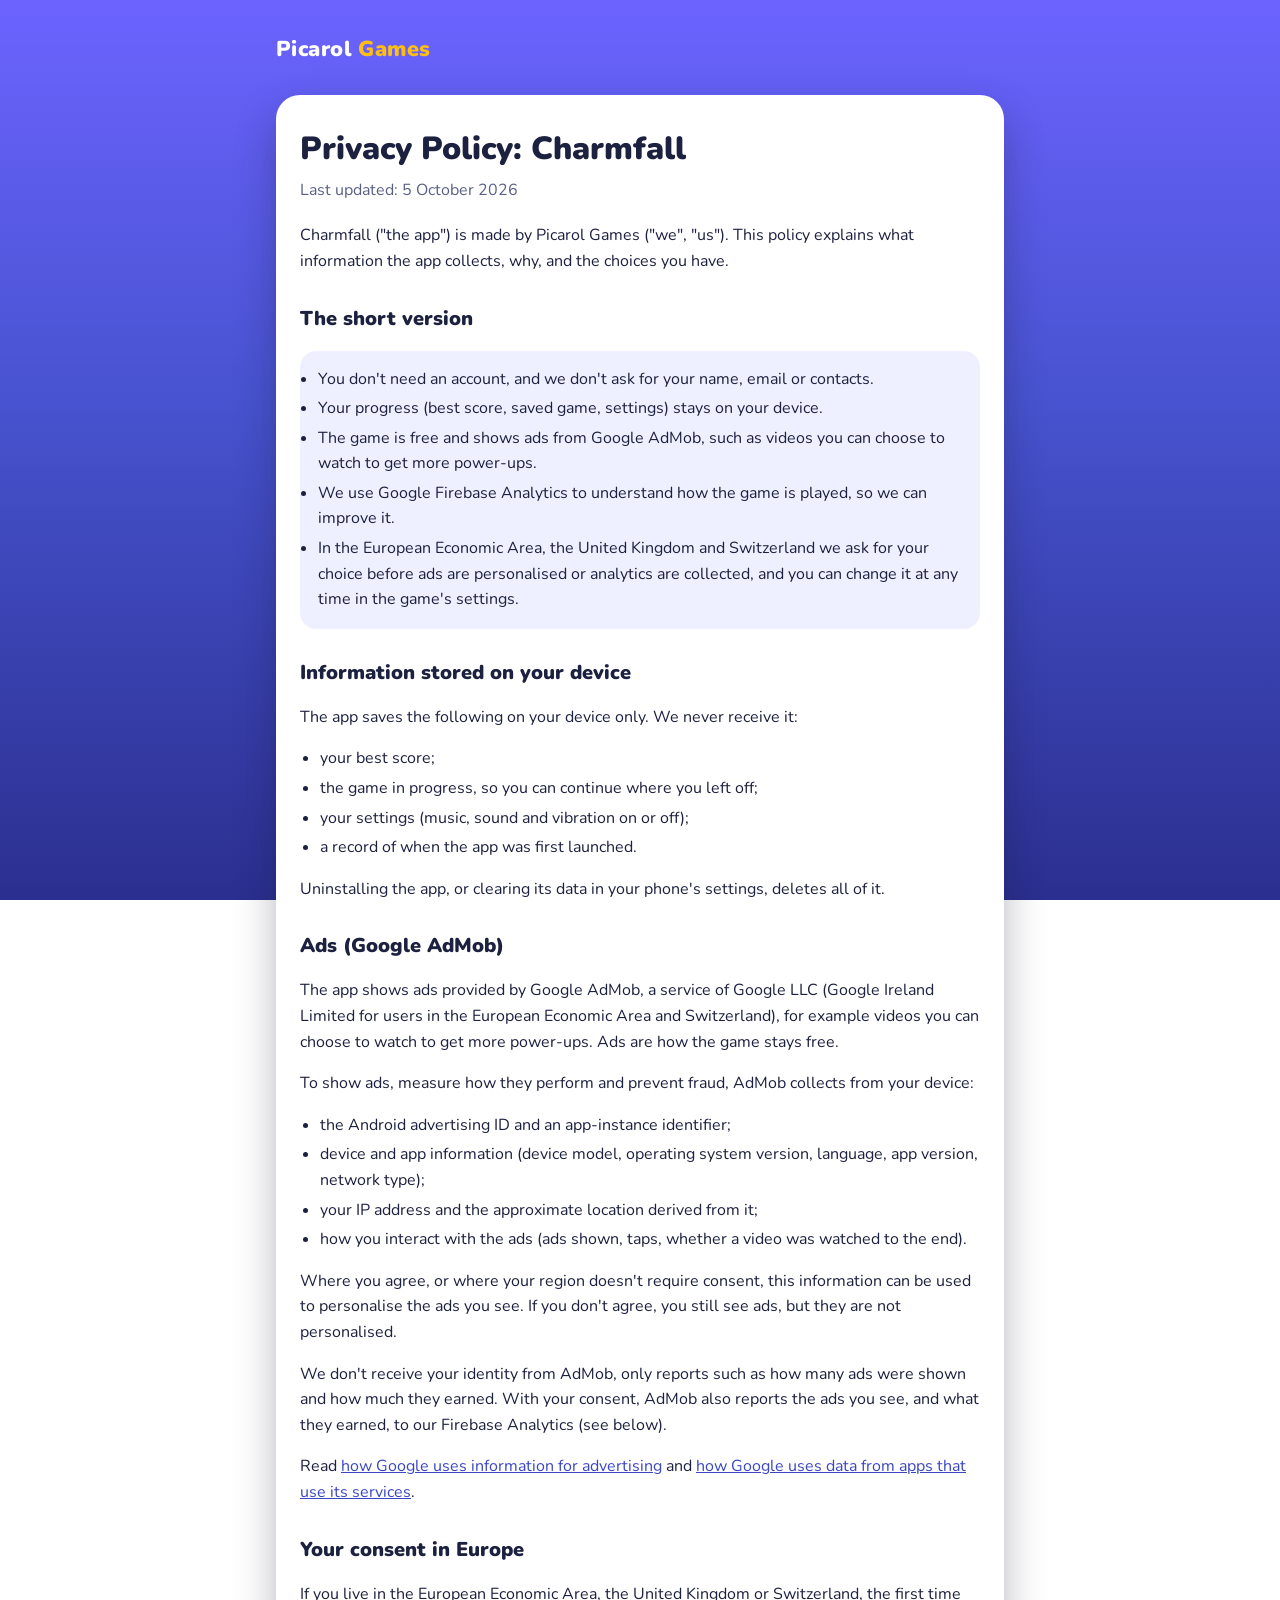
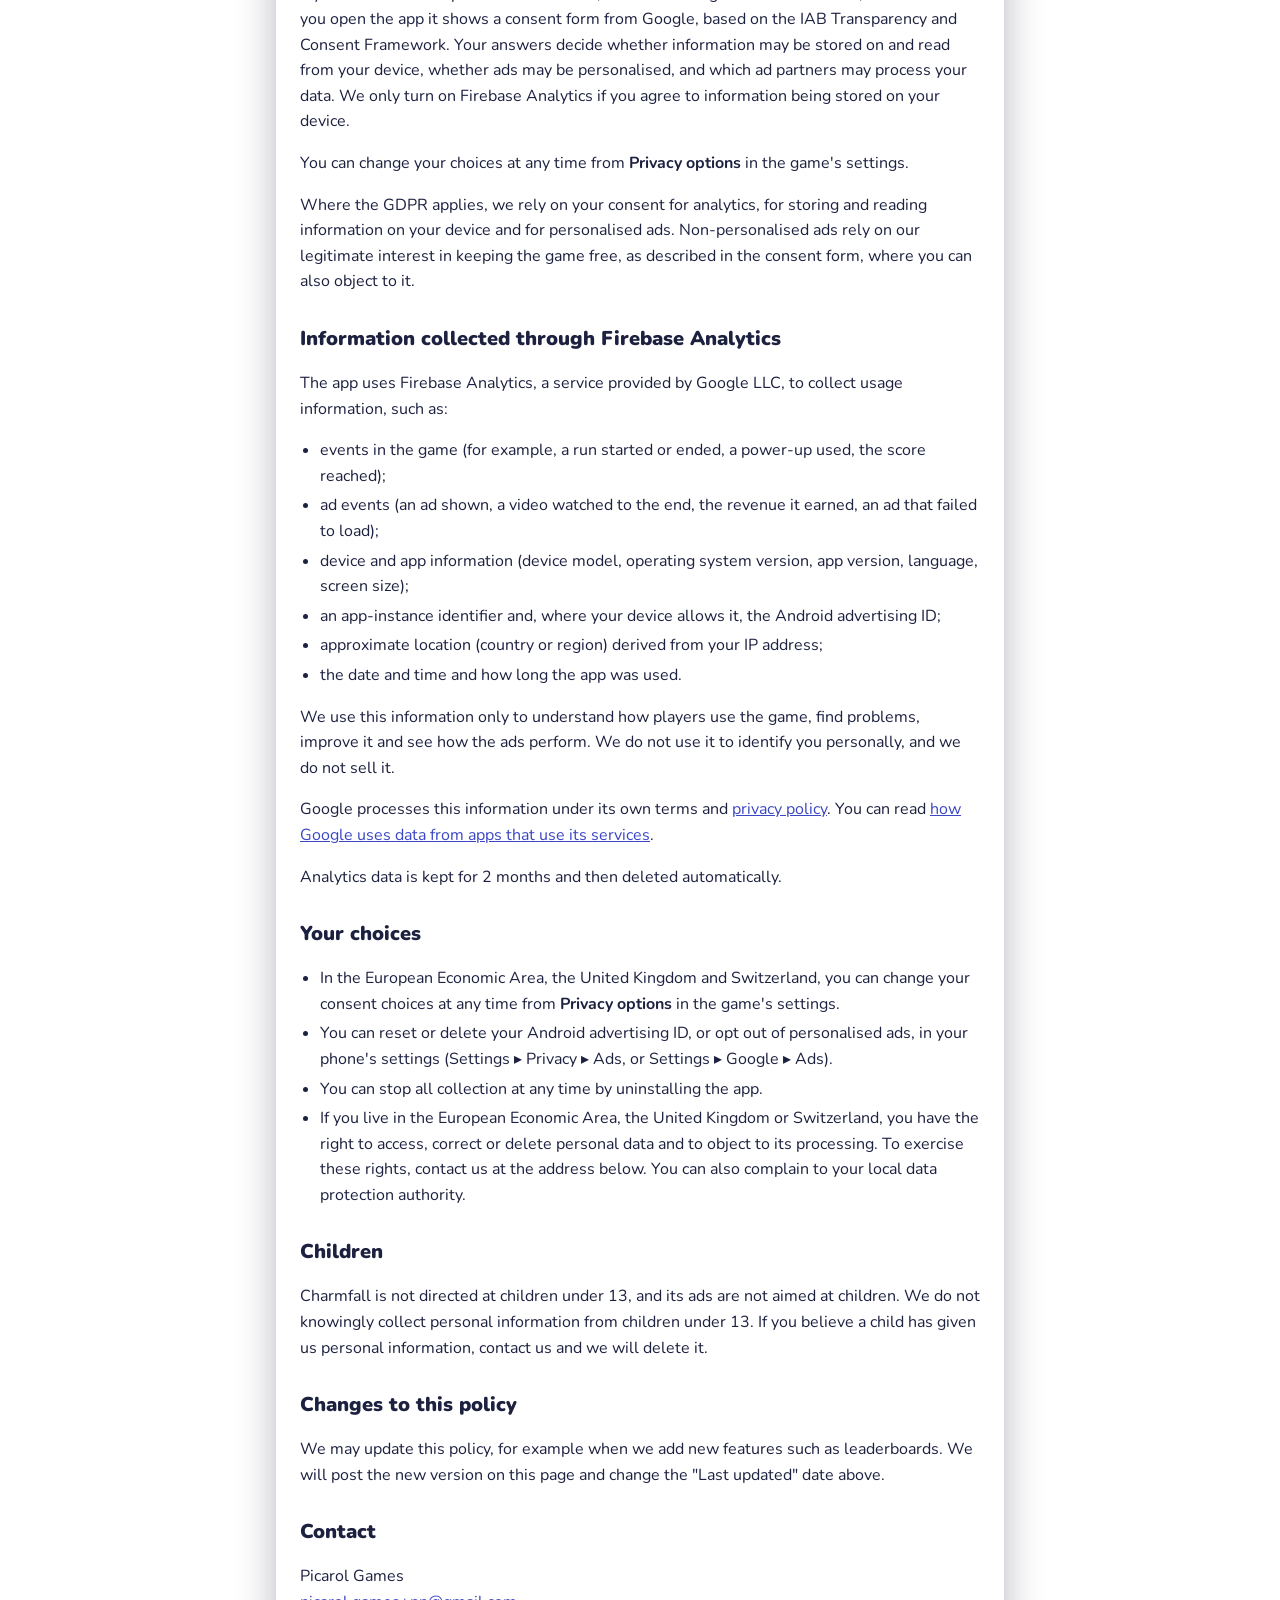
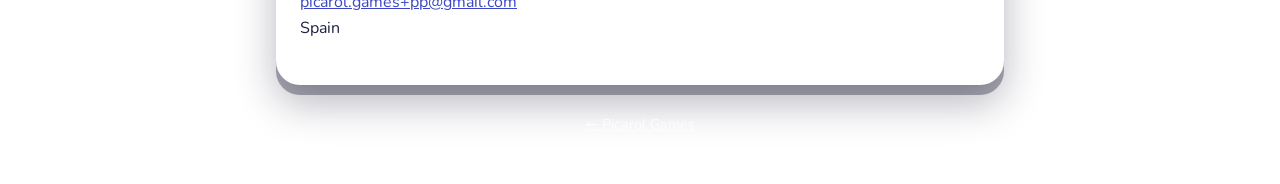
==== charmfall/privacy/index.html @ 5f687afd "Charmfall privacy policy: add AdMob ads and the consent form Co-Authored-By: Claude Opus 5.5 <norepl" ====
<!doctype html>
<html lang="en">
<head>
  <meta charset="utf-8">
  <meta name="viewport" content="width=device-width, initial-scale=1">
  <title>Charmfall Privacy Policy</title>
  <meta name="description" content="How Charmfall by Picarol Games handles your information.">
  <link rel="icon" href="../../assets/charmfall-icon.png">
  <link rel="preconnect" href="https://fonts.googleapis.com">
  <link rel="preconnect" href="https://fonts.gstatic.com" crossorigin>
  <link href="https://fonts.googleapis.com/css2?family=Nunito:wght@400;800;900&display=swap" rel="stylesheet">
  <link rel="stylesheet" href="../../assets/style.css">
</head>
<body>
  <div class="wrap">
    <header class="studio">
      <a class="name" href="../../">Picarol <span>Games</span></a>
    </header>

    <article class="card policy">
      <h1>Privacy Policy: Charmfall</h1>
      <p class="updated">Last updated: 5 October 2026</p>

      <p>Charmfall ("the app") is made by Picarol Games ("we", "us"). This policy explains what
      information the app collects, why, and the choices you have.</p>

      <h2>The short version</h2>
      <ul class="tldr">
        <li>You don't need an account, and we don't ask for your name, email or contacts.</li>
        <li>Your progress (best score, saved game, settings) stays on your device.</li>
        <li>The game is free and shows ads from Google AdMob, such as videos you can choose to watch to get
        more power-ups.</li>
        <li>We use Google Firebase Analytics to understand how the game is played, so we can improve it.</li>
        <li>In the European Economic Area, the United Kingdom and Switzerland we ask for your choice before
        ads are personalised or analytics are collected, and you can change it at any time in the game's
        settings.</li>
      </ul>

      <h2>Information stored on your device</h2>
      <p>The app saves the following on your device only. We never receive it:</p>
      <ul>
        <li>your best score;</li>
        <li>the game in progress, so you can continue where you left off;</li>
        <li>your settings (music, sound and vibration on or off);</li>
        <li>a record of when the app was first launched.</li>
      </ul>
      <p>Uninstalling the app, or clearing its data in your phone's settings, deletes all of it.</p>

      <h2>Ads (Google AdMob)</h2>
      <p>The app shows ads provided by Google AdMob, a service of Google LLC (Google Ireland Limited for
      users in the European Economic Area and Switzerland), for example videos you can choose to watch to
      get more power-ups. Ads are how the game stays free.</p>
      <p>To show ads, measure how they perform and prevent fraud, AdMob collects from your device:</p>
      <ul>
        <li>the Android advertising ID and an app-instance identifier;</li>
        <li>device and app information (device model, operating system version, language, app version, network type);</li>
        <li>your IP address and the approximate location derived from it;</li>
        <li>how you interact with the ads (ads shown, taps, whether a video was watched to the end).</li>
      </ul>
      <p>Where you agree, or where your region doesn't require consent, this information can be used to
      personalise the ads you see. If you don't agree, you still see ads, but they are not personalised.</p>
      <p>We don't receive your identity from AdMob, only reports such as how many ads were shown and how
      much they earned. With your consent, AdMob also reports the ads you see, and what they earned, to our
      Firebase Analytics (see below).</p>
      <p>Read <a href="https://policies.google.com/technologies/ads">how Google uses information for
      advertising</a> and <a href="https://policies.google.com/technologies/partner-sites">how Google uses
      data from apps that use its services</a>.</p>

      <h2>Your consent in Europe</h2>
      <p>If you live in the European Economic Area, the United Kingdom or Switzerland, the first time you
      open the app it shows a consent form from Google, based on the IAB Transparency and Consent
      Framework. Your answers decide whether information may be stored on and read from your device,
      whether ads may be personalised, and which ad partners may process your data. We only turn on Firebase
      Analytics if you agree to information being stored on your device.</p>
      <p>You can change your choices at any time from <strong>Privacy options</strong> in the game's
      settings.</p>
      <p>Where the GDPR applies, we rely on your consent for analytics, for storing and reading information
      on your device and for personalised ads. Non-personalised ads rely on our legitimate interest in
      keeping the game free, as described in the consent form, where you can also object to it.</p>

      <h2>Information collected through Firebase Analytics</h2>
      <p>The app uses Firebase Analytics, a service provided by Google LLC, to collect usage information,
      such as:</p>
      <ul>
        <li>events in the game (for example, a run started or ended, a power-up used, the score reached);</li>
        <li>ad events (an ad shown, a video watched to the end, the revenue it earned, an ad that failed to load);</li>
        <li>device and app information (device model, operating system version, app version, language, screen size);</li>
        <li>an app-instance identifier and, where your device allows it, the Android advertising ID;</li>
        <li>approximate location (country or region) derived from your IP address;</li>
        <li>the date and time and how long the app was used.</li>
      </ul>
      <p>We use this information only to understand how players use the game, find problems, improve it
      and see how the ads perform. We do not use it to identify you personally, and we do not sell it.</p>
      <p>Google processes this information under its own terms and
      <a href="https://policies.google.com/privacy">privacy policy</a>. You can read
      <a href="https://policies.google.com/technologies/partner-sites">how Google uses data from apps that use its services</a>.</p>
      <p>Analytics data is kept for 2 months and then deleted automatically.</p>

      <h2>Your choices</h2>
      <ul>
        <li>In the European Economic Area, the United Kingdom and Switzerland, you can change your consent
        choices at any time from <strong>Privacy options</strong> in the game's settings.</li>
        <li>You can reset or delete your Android advertising ID, or opt out of personalised ads, in your
        phone's settings (Settings ▸ Privacy ▸ Ads, or Settings ▸ Google ▸ Ads).</li>
        <li>You can stop all collection at any time by uninstalling the app.</li>
        <li>If you live in the European Economic Area, the United Kingdom or Switzerland, you have the right
        to access, correct or delete personal data and to object to its processing. To exercise these
        rights, contact us at the address below. You can also complain to your local data protection
        authority.</li>
      </ul>

      <h2>Children</h2>
      <p>Charmfall is not directed at children under 13, and its ads are not aimed at children. We do not
      knowingly collect personal information from children under 13. If you believe a child has given us
      personal information, contact us and we will delete it.</p>

      <h2>Changes to this policy</h2>
      <p>We may update this policy, for example when we add new features such as leaderboards. We will post the new
      version on this page and change the "Last updated" date above.</p>

      <h2>Contact</h2>
      <p>Picarol Games<br><a href="mailto:picarol.games+pp@gmail.com">picarol.games+pp@gmail.com</a><br>Spain</p>
    </article>

    <footer><a href="../../">← Picarol Games</a></footer>
  </div>
</body>
</html>
---- assets/style.css ----
:root {
  --bg: #4753cf;
  --bg-deep: #2b2f8f;
  --navy: #13152d;
  --card: #ffffff;
  --text: #1d2140;
  --muted: #5a5f86;
  --accent: #ffbe14;
  --link: #3a46c4;
}

* { box-sizing: border-box; }

html { -webkit-text-size-adjust: 100%; }

body {
  margin: 0;
  min-height: 100vh;
  font-family: "Nunito", system-ui, -apple-system, "Segoe UI", Roboto, sans-serif;
  color: var(--text);
  background: linear-gradient(180deg, #6c63ff 0%, var(--bg) 45%, var(--bg-deep) 100%) fixed;
  line-height: 1.6;
}

a { color: var(--link); }

.wrap { max-width: 760px; margin: 0 auto; padding: 32px 16px 48px; }

.studio {
  display: flex; align-items: center; justify-content: space-between; gap: 12px;
  color: #fff; margin-bottom: 28px;
}
.studio a { color: #fff; text-decoration: none; }
.studio .name { font-weight: 900; font-size: 1.35rem; letter-spacing: 0.02em; }
.studio .name span { color: var(--accent); }

.card {
  background: var(--card);
  border-radius: 24px;
  padding: 28px 24px;
  box-shadow: 0 10px 0 rgba(19, 21, 45, 0.35), 0 18px 40px rgba(19, 21, 45, 0.3);
}

.hero { color: #fff; text-align: center; margin: 8px 0 32px; }
.hero h1 { font-size: 2.4rem; font-weight: 900; margin: 0 0 8px; }
.hero p { margin: 0; opacity: 0.9; font-size: 1.1rem; }

.game { display: grid; grid-template-columns: 112px 1fr; gap: 20px; align-items: center; }
.game img.icon { width: 112px; height: 112px; border-radius: 24px; box-shadow: 0 6px 0 rgba(19, 21, 45, 0.25); }
.game h2 { margin: 0 0 4px; font-size: 1.6rem; font-weight: 900; }
.game p { margin: 0 0 10px; color: var(--muted); }
.banner { width: 100%; height: auto; border-radius: 16px; margin-bottom: 20px; display: block; }

.links { display: flex; flex-wrap: wrap; gap: 10px; }
.btn {
  display: inline-block; padding: 8px 16px; border-radius: 999px;
  background: var(--bg); color: #fff; font-weight: 800; text-decoration: none;
  box-shadow: 0 4px 0 var(--bg-deep);
}
.btn.soon { background: #c9cbe0; box-shadow: 0 4px 0 #a5a8c4; color: #fff; cursor: default; }

.policy h1 { font-size: 2rem; font-weight: 900; margin: 0 0 4px; }
.policy .updated { color: var(--muted); margin: 0 0 20px; }
.policy h2 { font-size: 1.25rem; font-weight: 900; margin: 28px 0 8px; }
.policy ul { padding-left: 1.25rem; }
.policy li { margin: 4px 0; }
.policy .tldr { background: #eef0ff; border-radius: 16px; padding: 12px 18px; }

footer { color: #fff; opacity: 0.8; text-align: center; font-size: 0.9rem; margin-top: 28px; }
footer a { color: #fff; }

@media (max-width: 520px) {
  .game { grid-template-columns: 1fr; text-align: center; }
  .game img.icon { margin: 0 auto; }
  .links { justify-content: center; }
  .hero h1 { font-size: 2rem; }
}
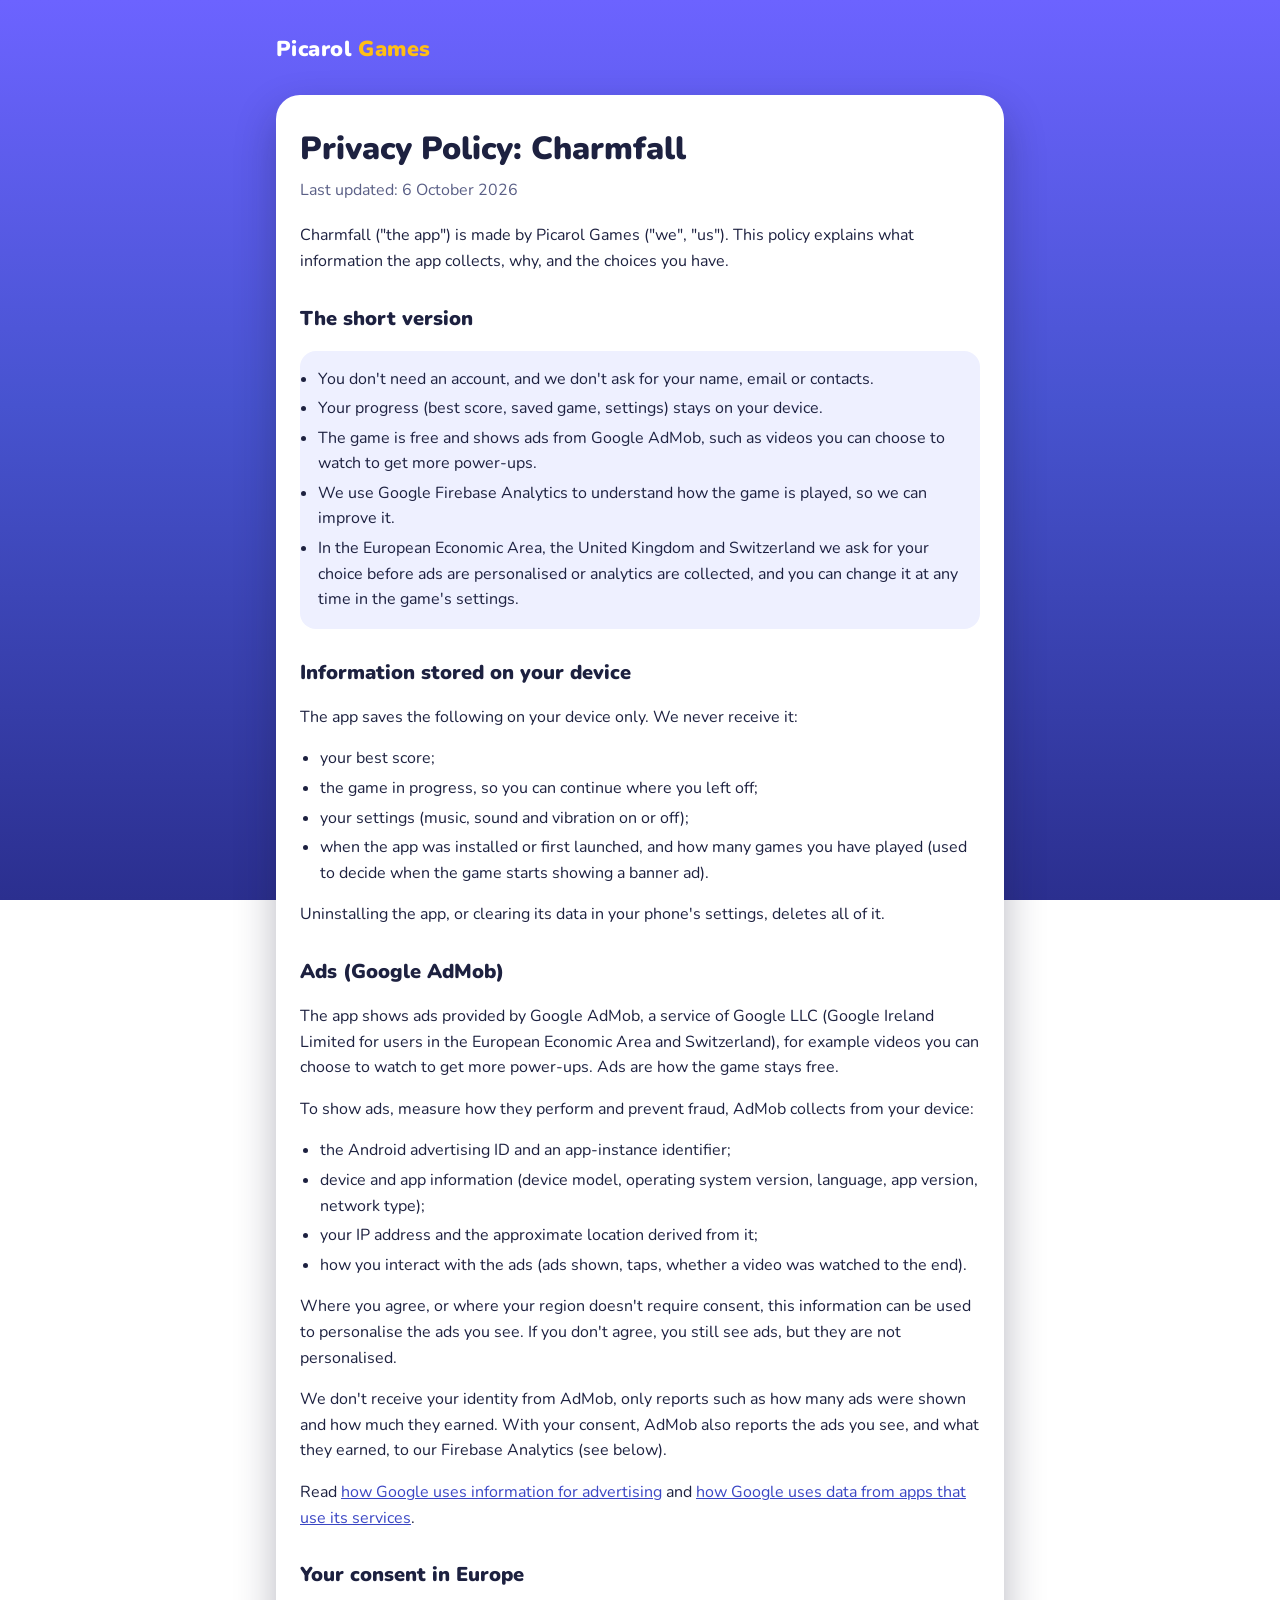
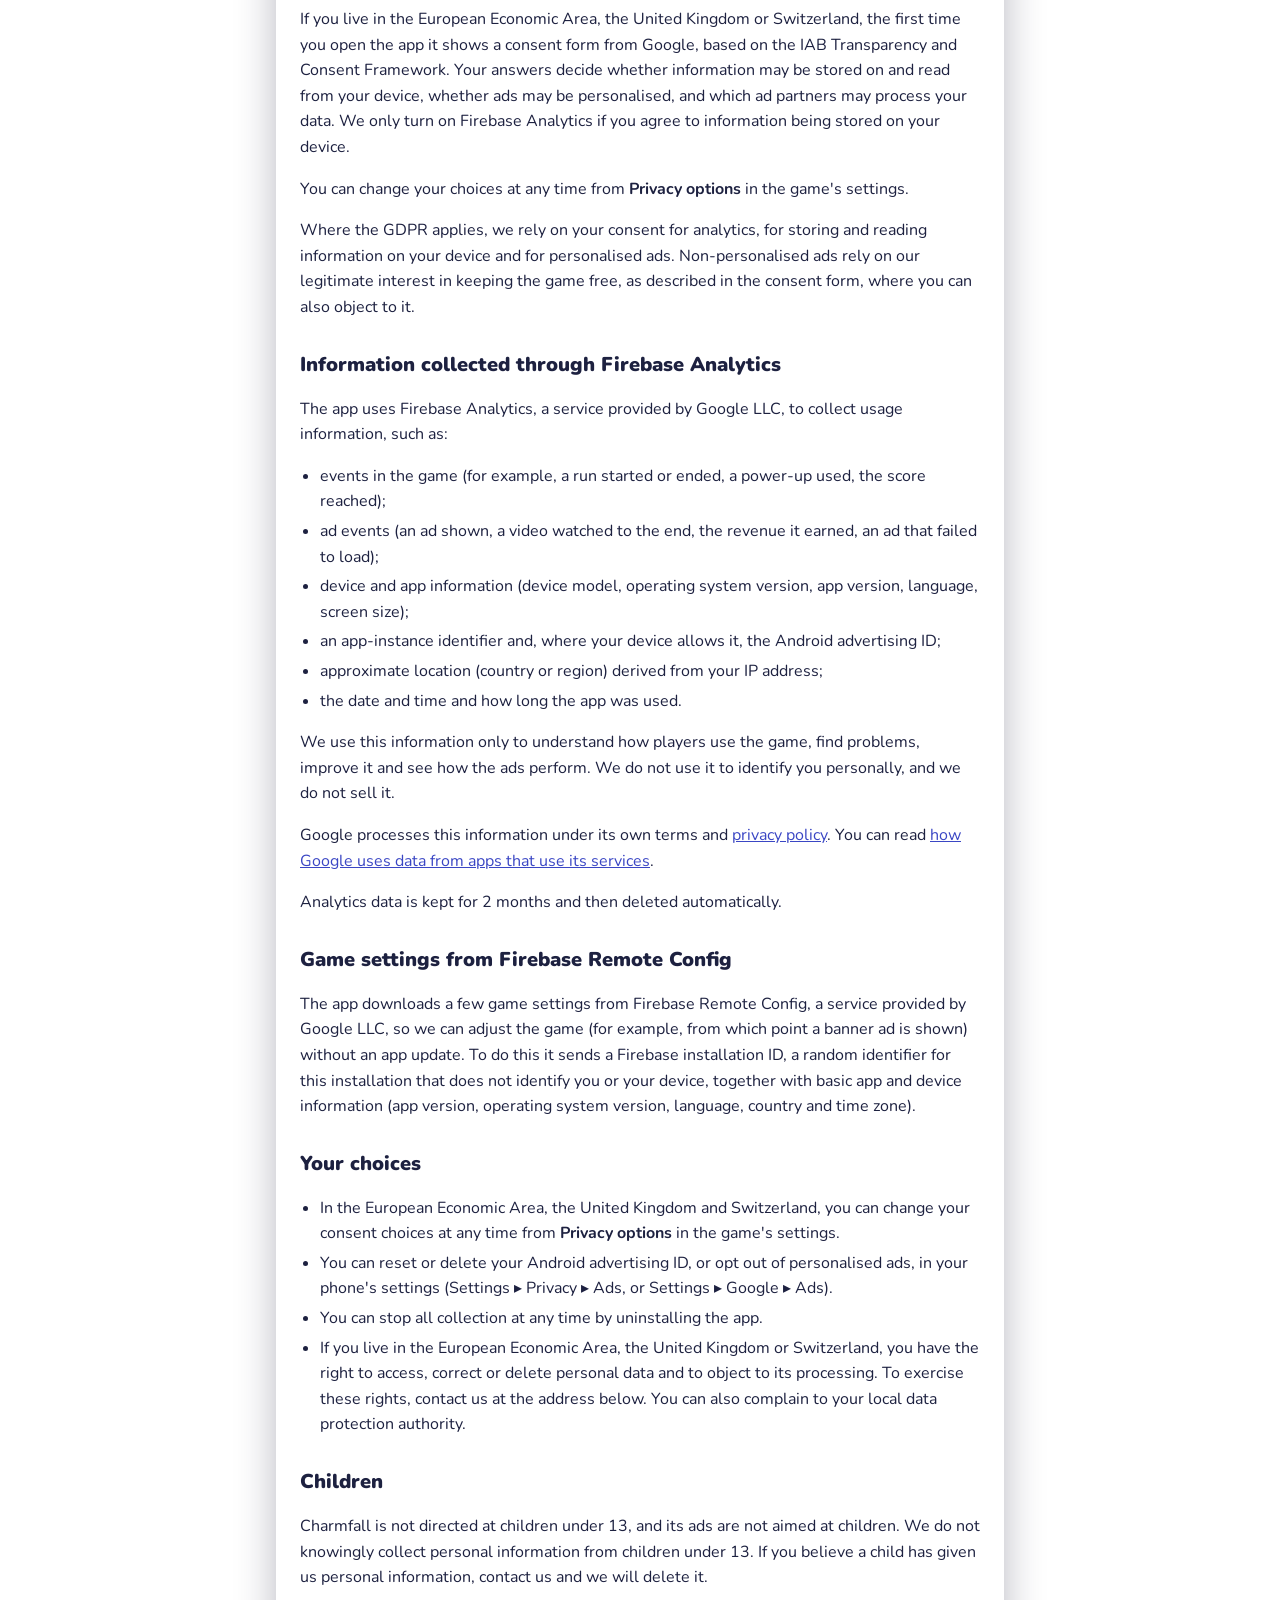
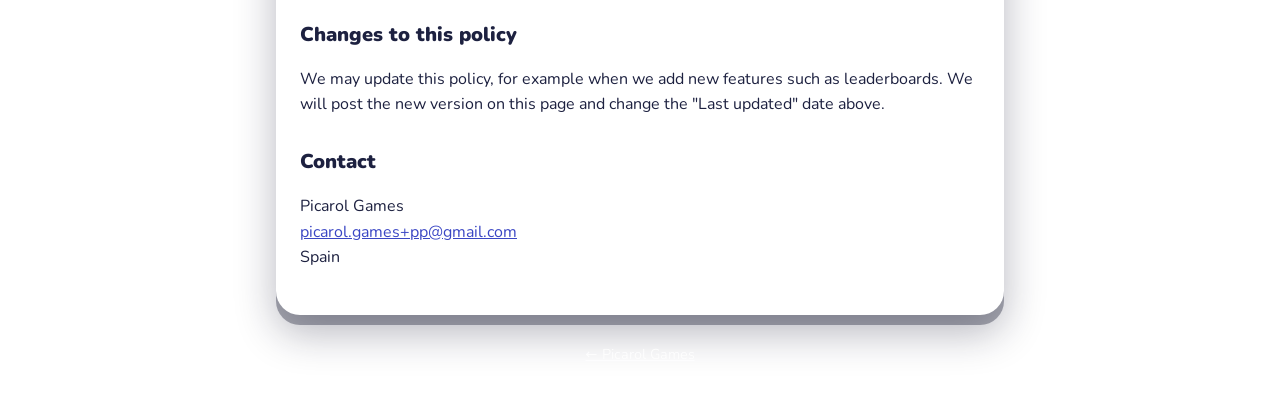
==== commit 9e9bb35f: "Charmfall privacy policy: Remote Config and the on-device install and games counters Co-Authored-By:" ====
--- a/charmfall/privacy/index.html
+++ b/charmfall/privacy/index.html
@@ -19,7 +19,7 @@
 
     <article class="card policy">
       <h1>Privacy Policy: Charmfall</h1>
-      <p class="updated">Last updated: 5 October 2026</p>
+      <p class="updated">Last updated: 6 October 2026</p>
 
       <p>Charmfall ("the app") is made by Picarol Games ("we", "us"). This policy explains what
       information the app collects, why, and the choices you have.</p>
@@ -42,7 +42,8 @@
         <li>your best score;</li>
         <li>the game in progress, so you can continue where you left off;</li>
         <li>your settings (music, sound and vibration on or off);</li>
-        <li>a record of when the app was first launched.</li>
+        <li>when the app was installed or first launched, and how many games you have played (used to decide
+        when the game starts showing a banner ad).</li>
       </ul>
       <p>Uninstalling the app, or clearing its data in your phone's settings, deletes all of it.</p>
 
@@ -96,6 +97,13 @@
       <a href="https://policies.google.com/technologies/partner-sites">how Google uses data from apps that use its services</a>.</p>
       <p>Analytics data is kept for 2 months and then deleted automatically.</p>
 
+      <h2>Game settings from Firebase Remote Config</h2>
+      <p>The app downloads a few game settings from Firebase Remote Config, a service provided by Google LLC,
+      so we can adjust the game (for example, from which point a banner ad is shown) without an app update. To do
+      this it sends a Firebase installation ID, a random identifier for this installation that does not identify
+      you or your device, together with basic app and device information (app version, operating system version,
+      language, country and time zone).</p>
+
       <h2>Your choices</h2>
       <ul>
         <li>In the European Economic Area, the United Kingdom and Switzerland, you can change your consent
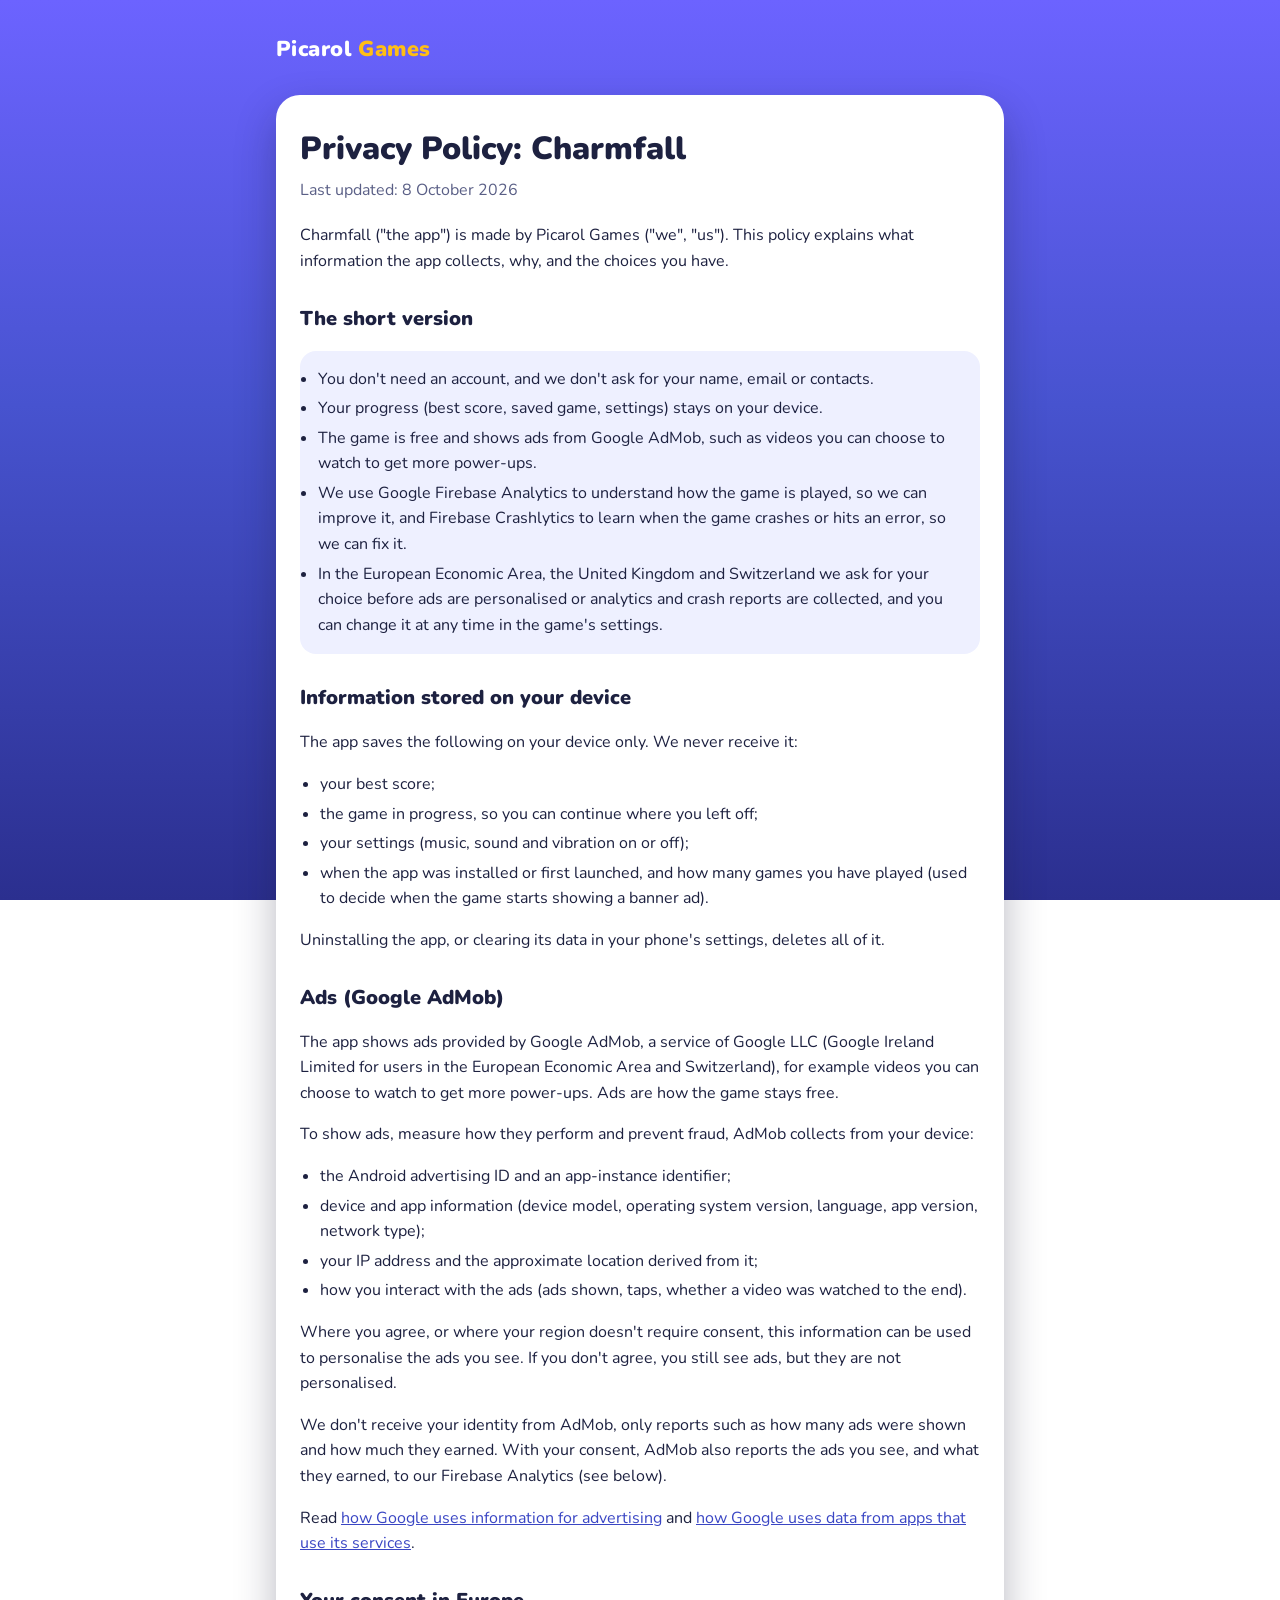
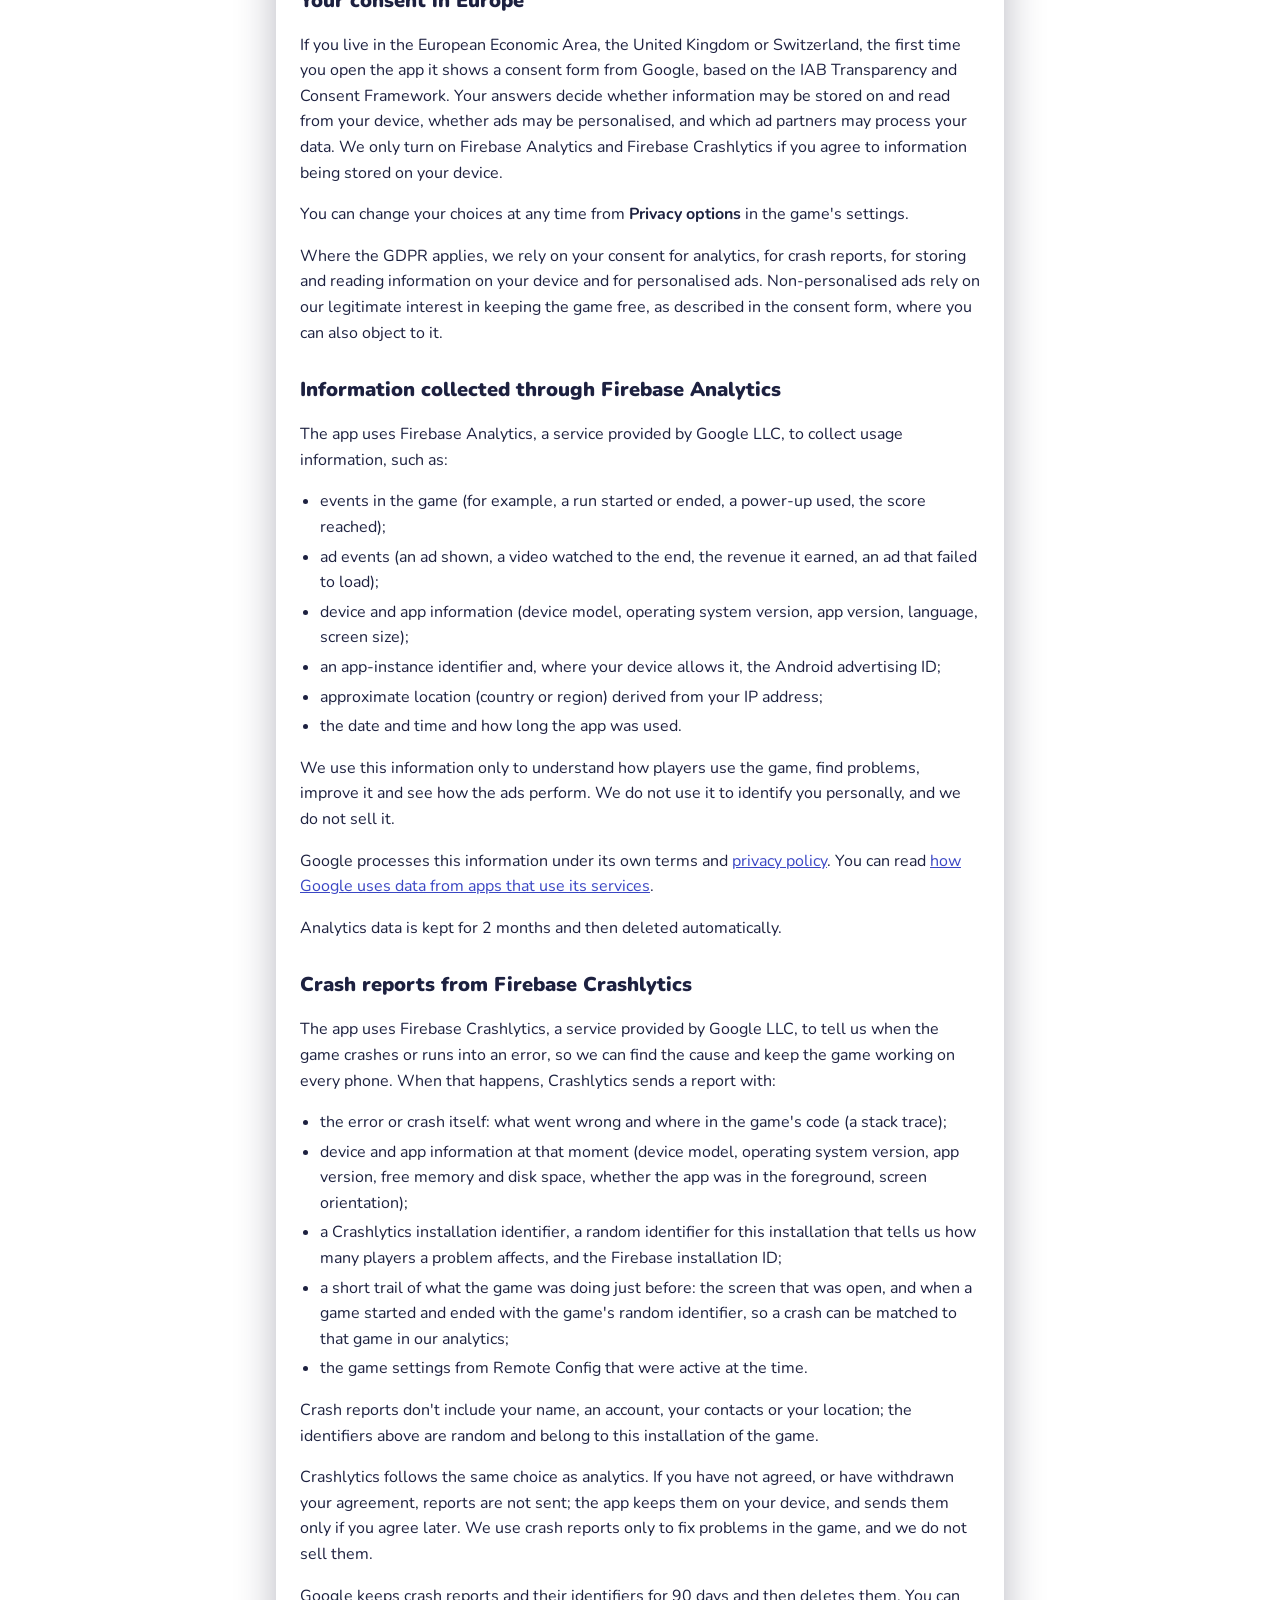
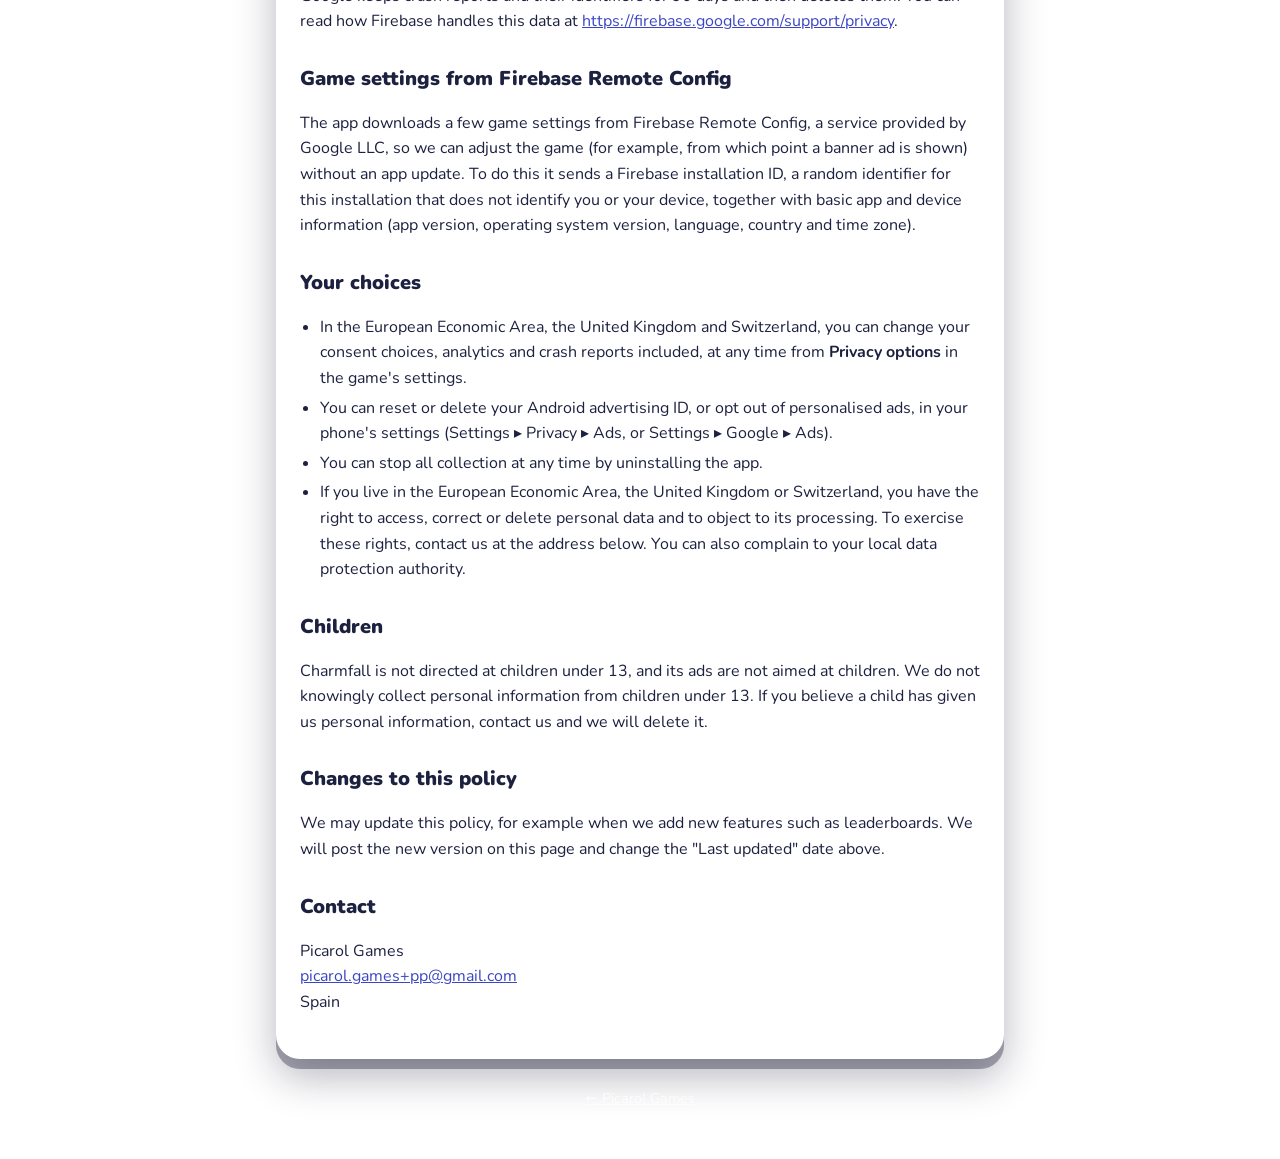
==== commit 3ac73306: "Charmfall privacy policy: add Firebase Crashlytics crash reports Co-Authored-By: Claude Sonnet 5.5 <" ====
--- a/charmfall/privacy/index.html
+++ b/charmfall/privacy/index.html
@@ -19,7 +19,7 @@
 
     <article class="card policy">
       <h1>Privacy Policy: Charmfall</h1>
-      <p class="updated">Last updated: 6 October 2026</p>
+      <p class="updated">Last updated: 8 October 2026</p>
 
       <p>Charmfall ("the app") is made by Picarol Games ("we", "us"). This policy explains what
       information the app collects, why, and the choices you have.</p>
@@ -30,10 +30,11 @@
         <li>Your progress (best score, saved game, settings) stays on your device.</li>
         <li>The game is free and shows ads from Google AdMob, such as videos you can choose to watch to get
         more power-ups.</li>
-        <li>We use Google Firebase Analytics to understand how the game is played, so we can improve it.</li>
+        <li>We use Google Firebase Analytics to understand how the game is played, so we can improve it, and
+        Firebase Crashlytics to learn when the game crashes or hits an error, so we can fix it.</li>
         <li>In the European Economic Area, the United Kingdom and Switzerland we ask for your choice before
-        ads are personalised or analytics are collected, and you can change it at any time in the game's
-        settings.</li>
+        ads are personalised or analytics and crash reports are collected, and you can change it at any
+        time in the game's settings.</li>
       </ul>
 
       <h2>Information stored on your device</h2>
@@ -72,11 +73,11 @@
       open the app it shows a consent form from Google, based on the IAB Transparency and Consent
       Framework. Your answers decide whether information may be stored on and read from your device,
       whether ads may be personalised, and which ad partners may process your data. We only turn on Firebase
-      Analytics if you agree to information being stored on your device.</p>
+      Analytics and Firebase Crashlytics if you agree to information being stored on your device.</p>
       <p>You can change your choices at any time from <strong>Privacy options</strong> in the game's
       settings.</p>
-      <p>Where the GDPR applies, we rely on your consent for analytics, for storing and reading information
-      on your device and for personalised ads. Non-personalised ads rely on our legitimate interest in
+      <p>Where the GDPR applies, we rely on your consent for analytics, for crash reports, for storing and
+      reading information on your device and for personalised ads. Non-personalised ads rely on our legitimate interest in
       keeping the game free, as described in the consent form, where you can also object to it.</p>
 
       <h2>Information collected through Firebase Analytics</h2>
@@ -97,6 +98,28 @@
       <a href="https://policies.google.com/technologies/partner-sites">how Google uses data from apps that use its services</a>.</p>
       <p>Analytics data is kept for 2 months and then deleted automatically.</p>
 
+      <h2>Crash reports from Firebase Crashlytics</h2>
+      <p>The app uses Firebase Crashlytics, a service provided by Google LLC, to tell us when the game crashes or
+      runs into an error, so we can find the cause and keep the game working on every phone. When that happens,
+      Crashlytics sends a report with:</p>
+      <ul>
+        <li>the error or crash itself: what went wrong and where in the game's code (a stack trace);</li>
+        <li>device and app information at that moment (device model, operating system version, app version, free
+        memory and disk space, whether the app was in the foreground, screen orientation);</li>
+        <li>a Crashlytics installation identifier, a random identifier for this installation that tells us how many
+        players a problem affects, and the Firebase installation ID;</li>
+        <li>a short trail of what the game was doing just before: the screen that was open, and when a game started
+        and ended with the game's random identifier, so a crash can be matched to that game in our analytics;</li>
+        <li>the game settings from Remote Config that were active at the time.</li>
+      </ul>
+      <p>Crash reports don't include your name, an account, your contacts or your location; the identifiers
+      above are random and belong to this installation of the game.</p>
+      <p>Crashlytics follows the same choice as analytics. If you have not agreed, or have withdrawn your
+      agreement, reports are not sent; the app keeps them on your device, and sends them only if you agree
+      later. We use crash reports only to fix problems in the game, and we do not sell them.</p>
+      <p>Google keeps crash reports and their identifiers for 90 days and then deletes them. You can read how
+      Firebase handles this data at <a href="https://firebase.google.com/support/privacy">https://firebase.google.com/support/privacy</a>.</p>
+
       <h2>Game settings from Firebase Remote Config</h2>
       <p>The app downloads a few game settings from Firebase Remote Config, a service provided by Google LLC,
       so we can adjust the game (for example, from which point a banner ad is shown) without an app update. To do
@@ -107,7 +130,8 @@
       <h2>Your choices</h2>
       <ul>
         <li>In the European Economic Area, the United Kingdom and Switzerland, you can change your consent
-        choices at any time from <strong>Privacy options</strong> in the game's settings.</li>
+        choices, analytics and crash reports included, at any time from <strong>Privacy options</strong> in the game's
+        settings.</li>
         <li>You can reset or delete your Android advertising ID, or opt out of personalised ads, in your
         phone's settings (Settings ▸ Privacy ▸ Ads, or Settings ▸ Google ▸ Ads).</li>
         <li>You can stop all collection at any time by uninstalling the app.</li>
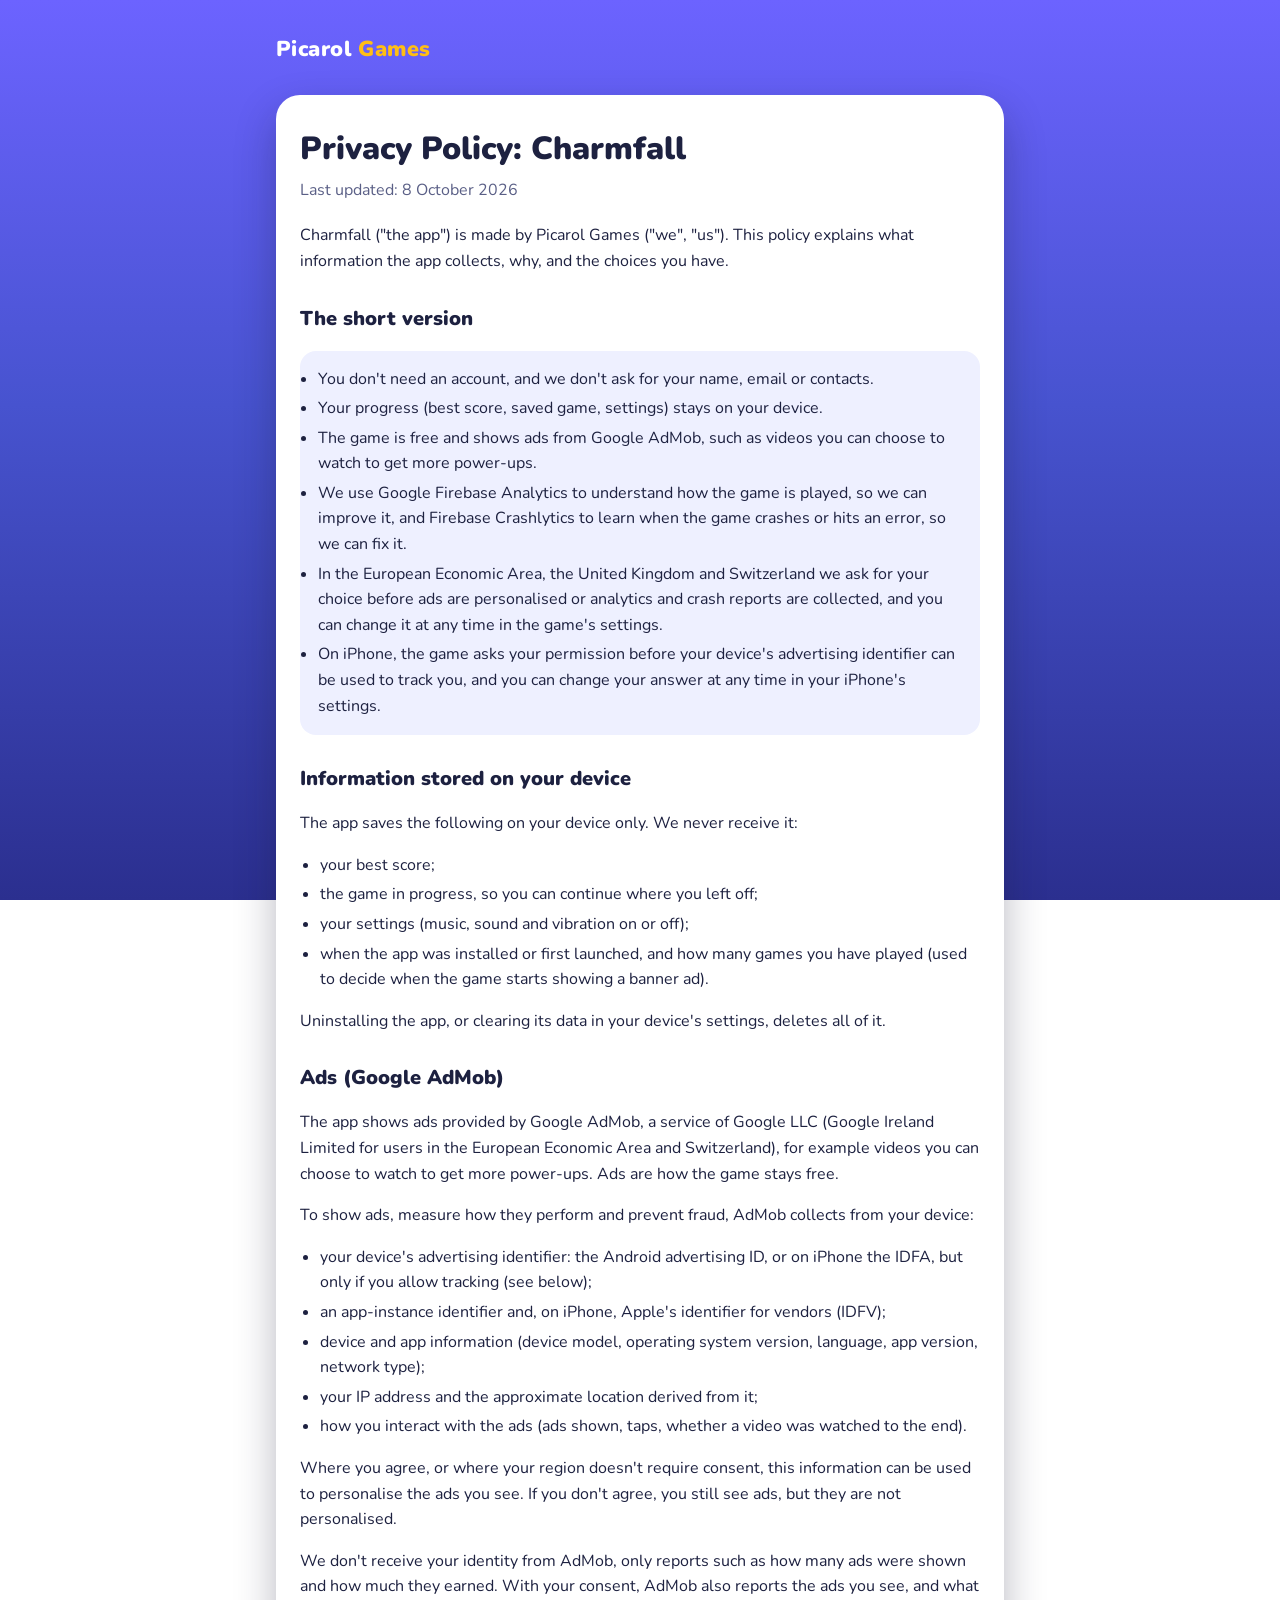
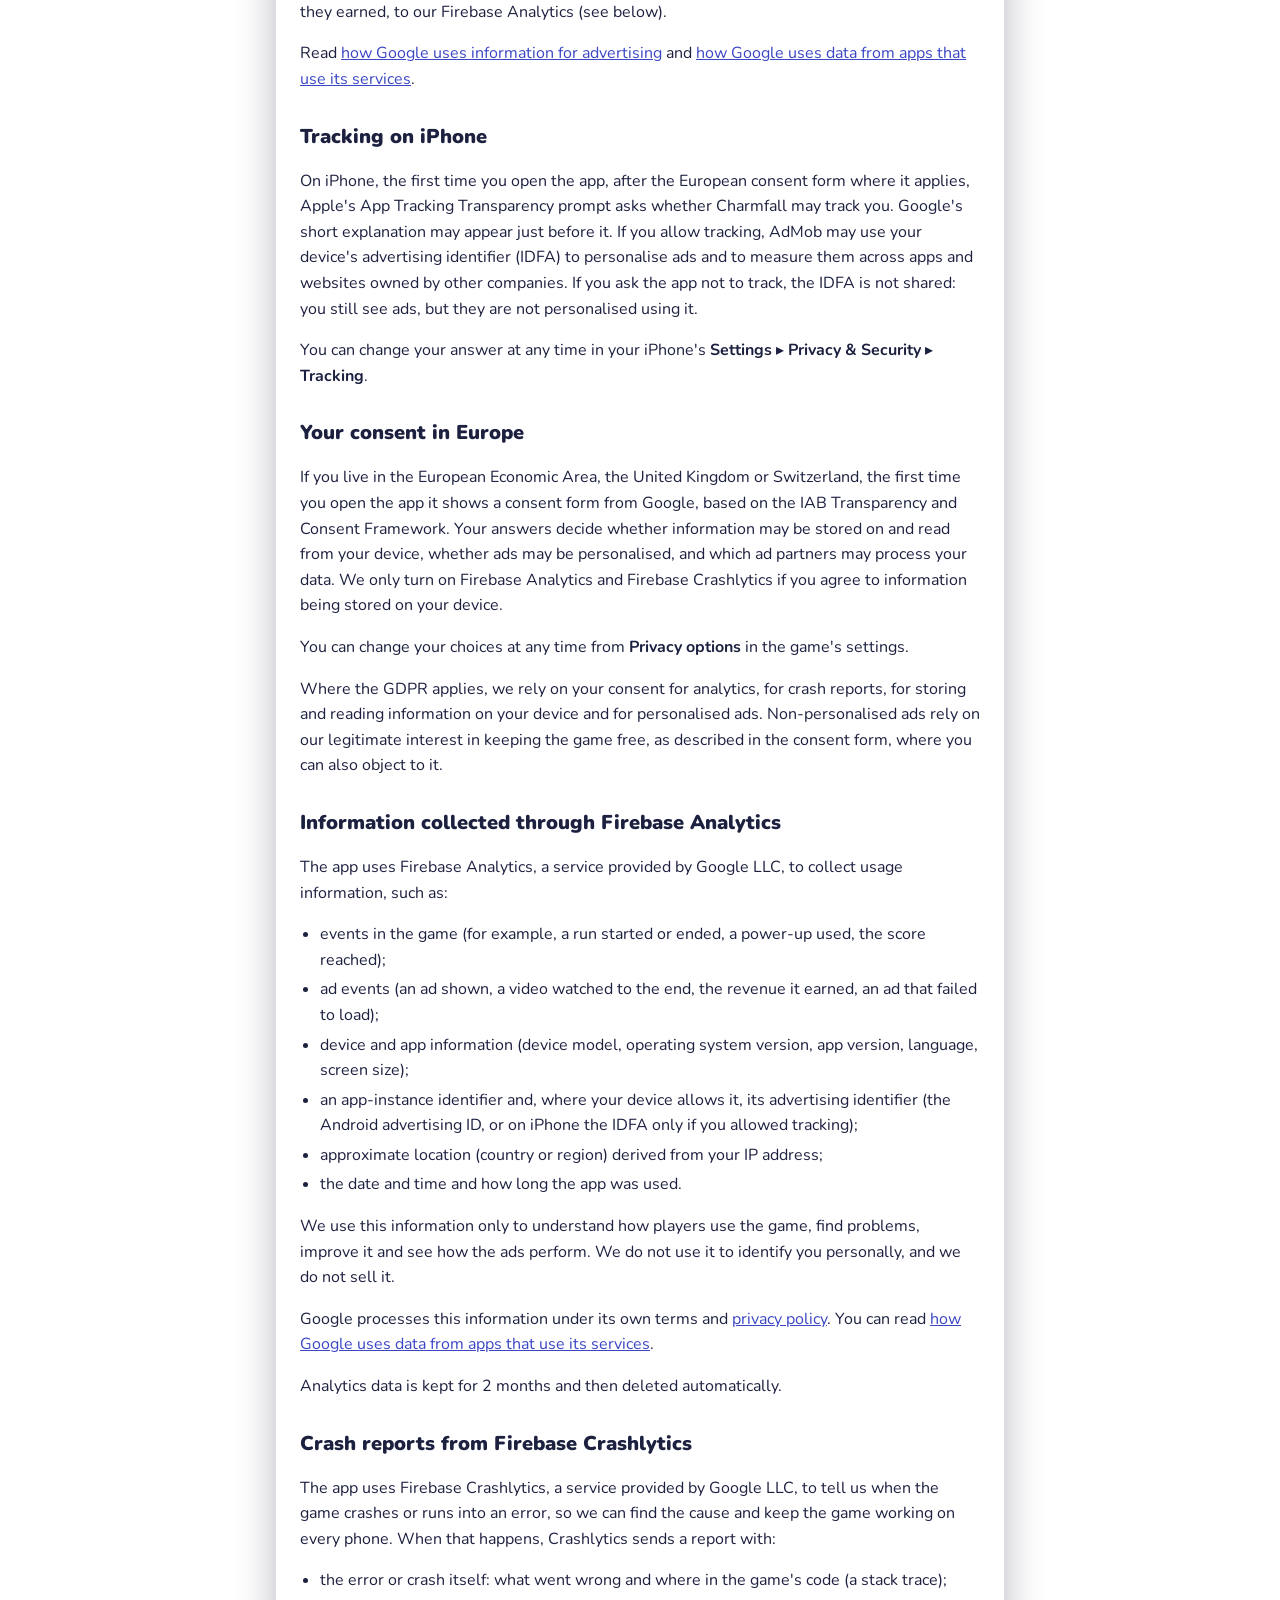
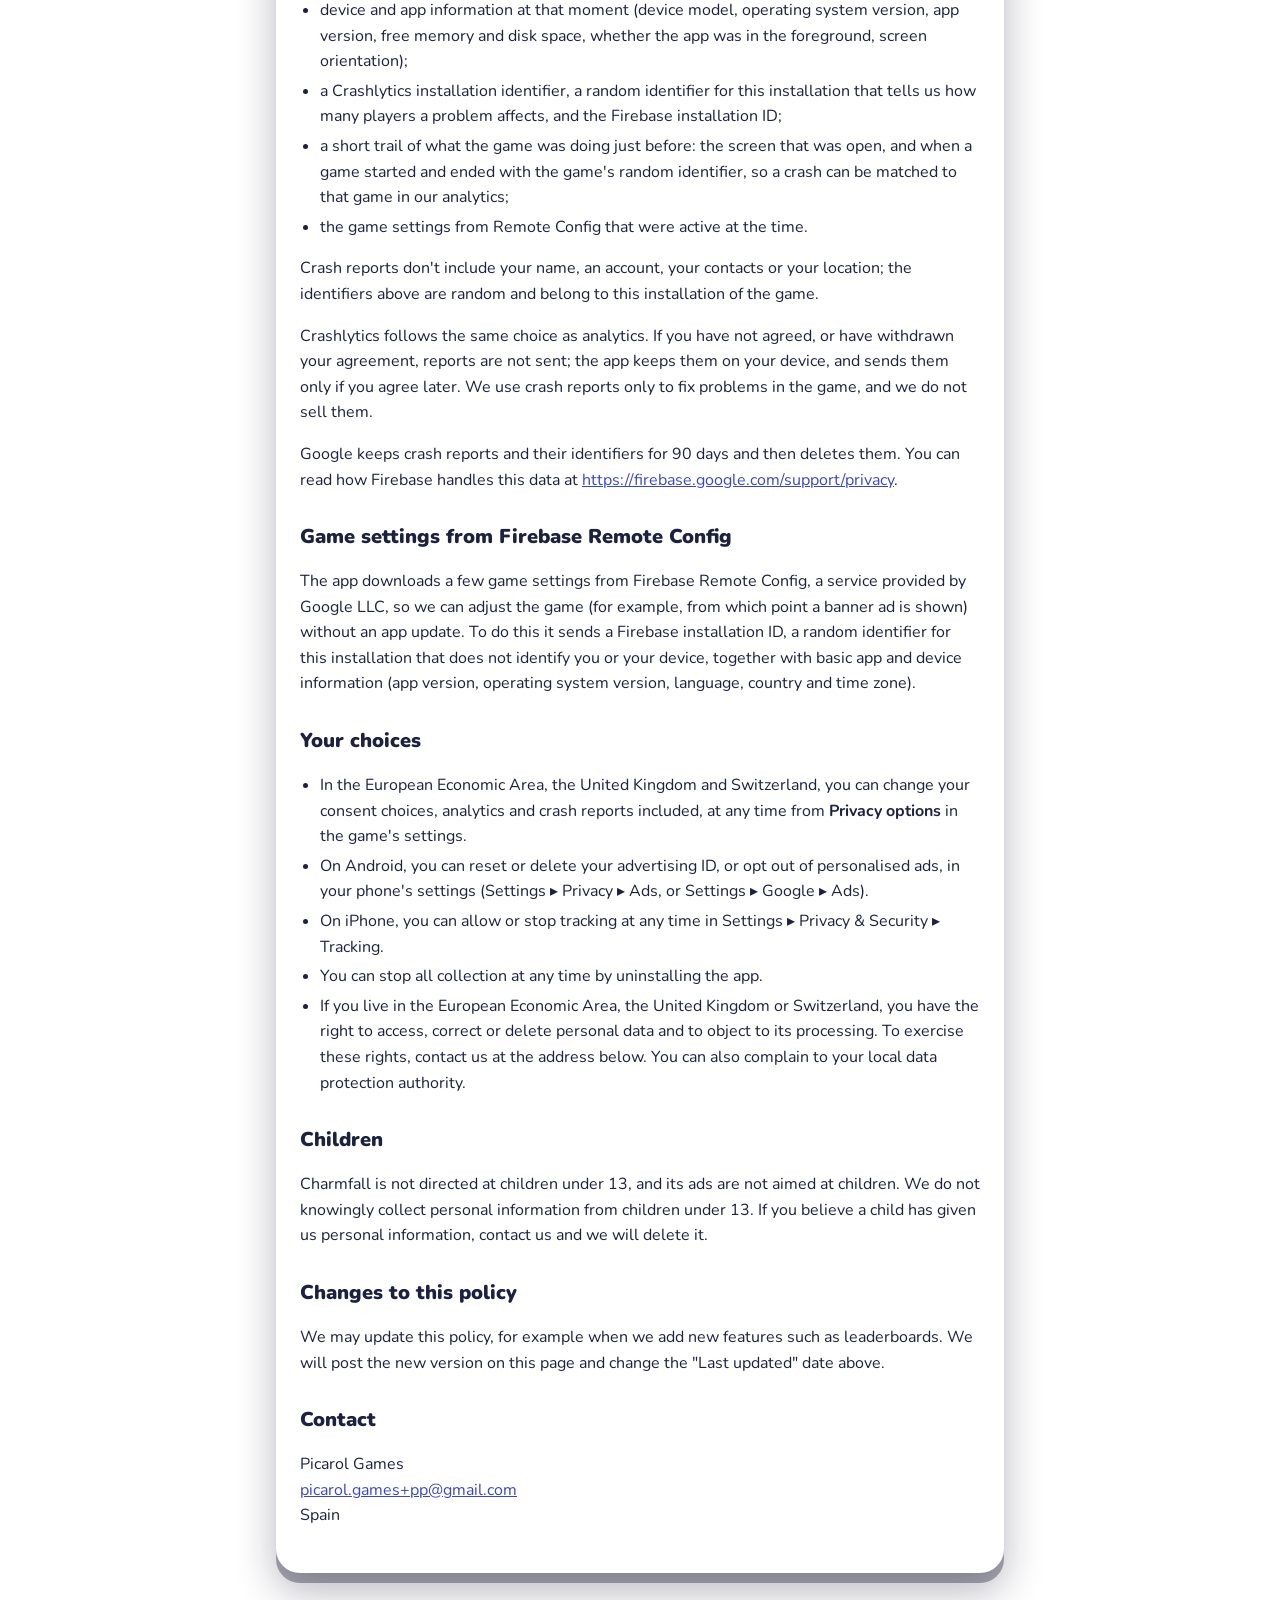
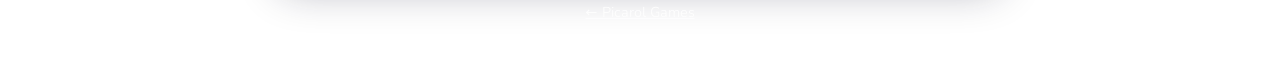
==== commit 7c02bcc4: "Charmfall: privacy policy covers iPhone tracking (ATT, IDFA); add the support page Co-Authored-By: C" ====
--- a/charmfall/privacy/index.html
+++ b/charmfall/privacy/index.html
@@ -35,6 +35,8 @@
         <li>In the European Economic Area, the United Kingdom and Switzerland we ask for your choice before
         ads are personalised or analytics and crash reports are collected, and you can change it at any
         time in the game's settings.</li>
+        <li>On iPhone, the game asks your permission before your device's advertising identifier can be used
+        to track you, and you can change your answer at any time in your iPhone's settings.</li>
       </ul>
 
       <h2>Information stored on your device</h2>
@@ -46,7 +48,7 @@
         <li>when the app was installed or first launched, and how many games you have played (used to decide
         when the game starts showing a banner ad).</li>
       </ul>
-      <p>Uninstalling the app, or clearing its data in your phone's settings, deletes all of it.</p>
+      <p>Uninstalling the app, or clearing its data in your device's settings, deletes all of it.</p>
 
       <h2>Ads (Google AdMob)</h2>
       <p>The app shows ads provided by Google AdMob, a service of Google LLC (Google Ireland Limited for
@@ -54,7 +56,9 @@
       get more power-ups. Ads are how the game stays free.</p>
       <p>To show ads, measure how they perform and prevent fraud, AdMob collects from your device:</p>
       <ul>
-        <li>the Android advertising ID and an app-instance identifier;</li>
+        <li>your device's advertising identifier: the Android advertising ID, or on iPhone the IDFA, but only if
+        you allow tracking (see below);</li>
+        <li>an app-instance identifier and, on iPhone, Apple's identifier for vendors (IDFV);</li>
         <li>device and app information (device model, operating system version, language, app version, network type);</li>
         <li>your IP address and the approximate location derived from it;</li>
         <li>how you interact with the ads (ads shown, taps, whether a video was watched to the end).</li>
@@ -67,6 +71,16 @@
       <p>Read <a href="https://policies.google.com/technologies/ads">how Google uses information for
       advertising</a> and <a href="https://policies.google.com/technologies/partner-sites">how Google uses
       data from apps that use its services</a>.</p>
+
+      <h2>Tracking on iPhone</h2>
+      <p>On iPhone, the first time you open the app, after the European consent form where it applies,
+      Apple's App Tracking Transparency prompt asks whether Charmfall may track you. Google's short
+      explanation may appear just before it. If you allow tracking, AdMob may use your device's advertising
+      identifier (IDFA) to personalise ads and to measure them across apps and websites owned by other
+      companies. If you ask the app not to track, the IDFA is not shared: you still see ads, but they are
+      not personalised using it.</p>
+      <p>You can change your answer at any time in your iPhone's <strong>Settings ▸ Privacy &amp; Security ▸
+      Tracking</strong>.</p>
 
       <h2>Your consent in Europe</h2>
       <p>If you live in the European Economic Area, the United Kingdom or Switzerland, the first time you
@@ -87,7 +101,8 @@
         <li>events in the game (for example, a run started or ended, a power-up used, the score reached);</li>
         <li>ad events (an ad shown, a video watched to the end, the revenue it earned, an ad that failed to load);</li>
         <li>device and app information (device model, operating system version, app version, language, screen size);</li>
-        <li>an app-instance identifier and, where your device allows it, the Android advertising ID;</li>
+        <li>an app-instance identifier and, where your device allows it, its advertising identifier (the
+        Android advertising ID, or on iPhone the IDFA only if you allowed tracking);</li>
         <li>approximate location (country or region) derived from your IP address;</li>
         <li>the date and time and how long the app was used.</li>
       </ul>
@@ -132,8 +147,9 @@
         <li>In the European Economic Area, the United Kingdom and Switzerland, you can change your consent
         choices, analytics and crash reports included, at any time from <strong>Privacy options</strong> in the game's
         settings.</li>
-        <li>You can reset or delete your Android advertising ID, or opt out of personalised ads, in your
+        <li>On Android, you can reset or delete your advertising ID, or opt out of personalised ads, in your
         phone's settings (Settings ▸ Privacy ▸ Ads, or Settings ▸ Google ▸ Ads).</li>
+        <li>On iPhone, you can allow or stop tracking at any time in Settings ▸ Privacy &amp; Security ▸ Tracking.</li>
         <li>You can stop all collection at any time by uninstalling the app.</li>
         <li>If you live in the European Economic Area, the United Kingdom or Switzerland, you have the right
         to access, correct or delete personal data and to object to its processing. To exercise these
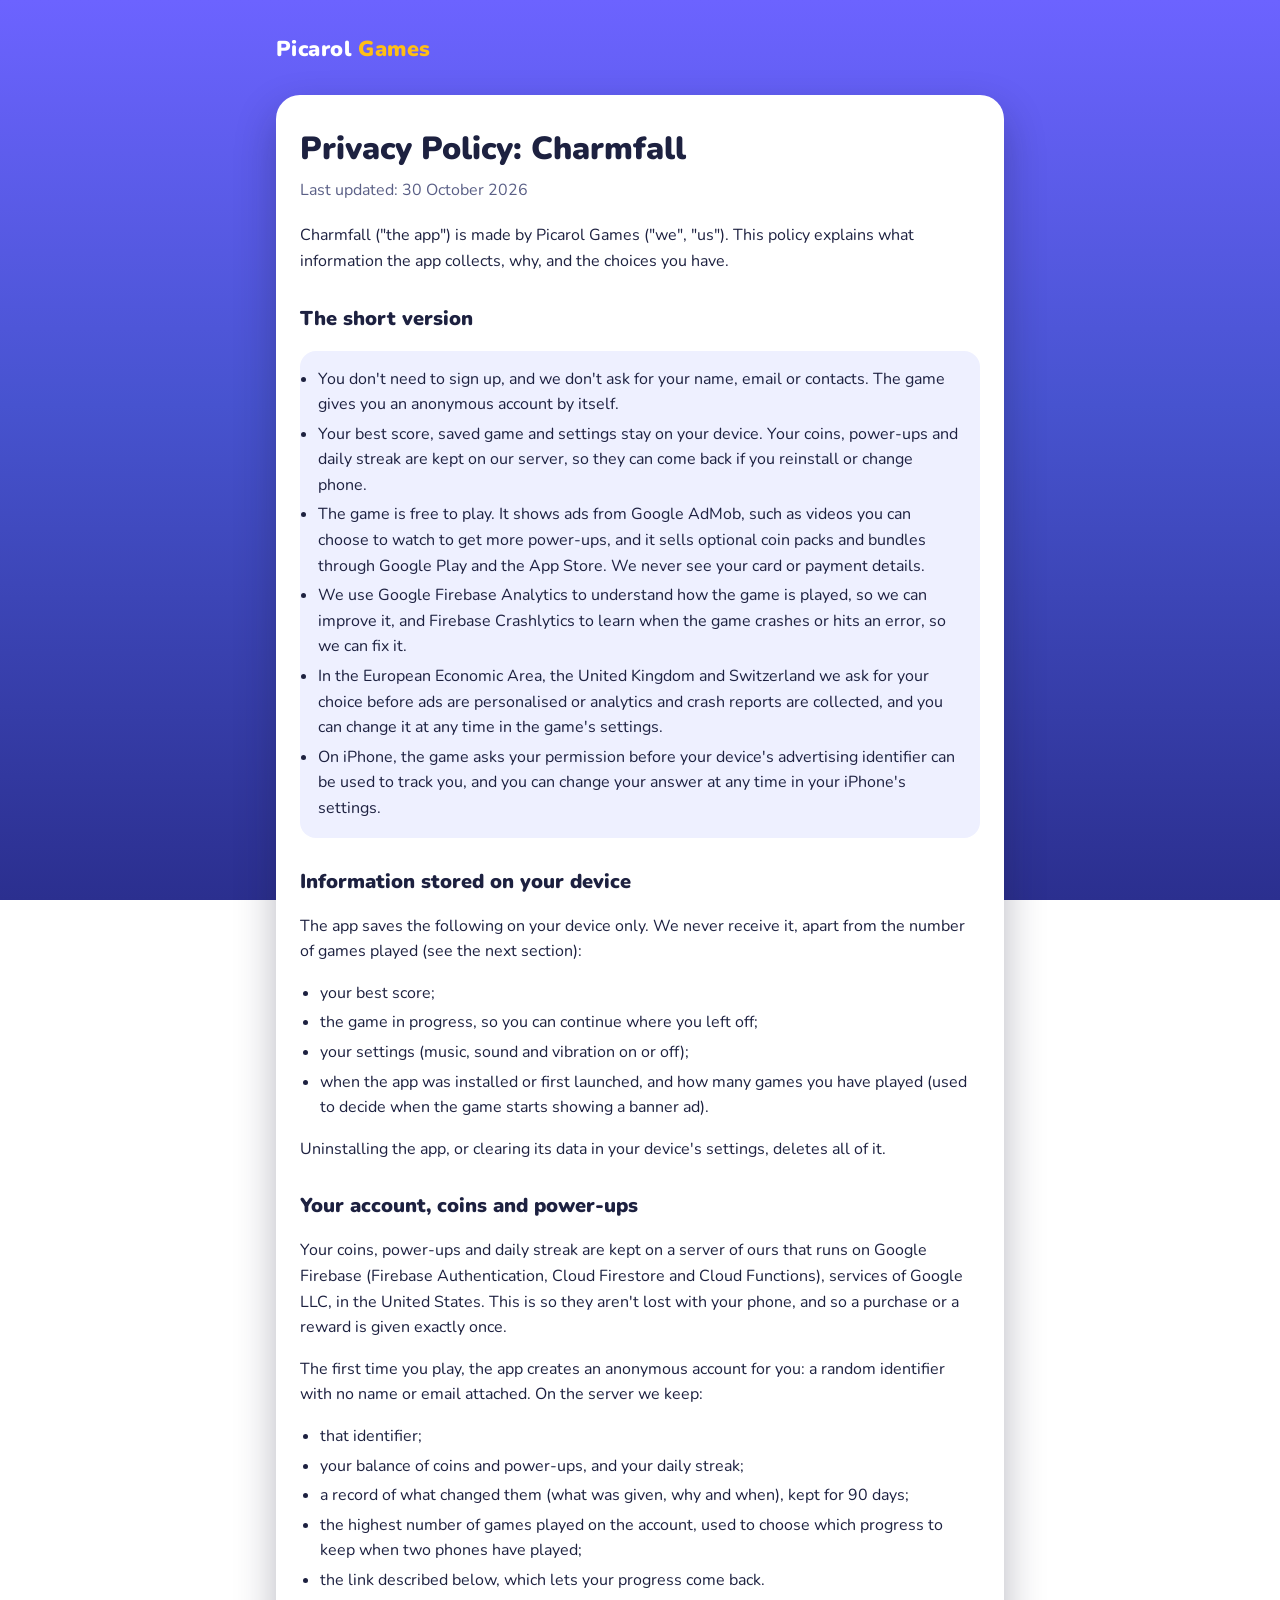
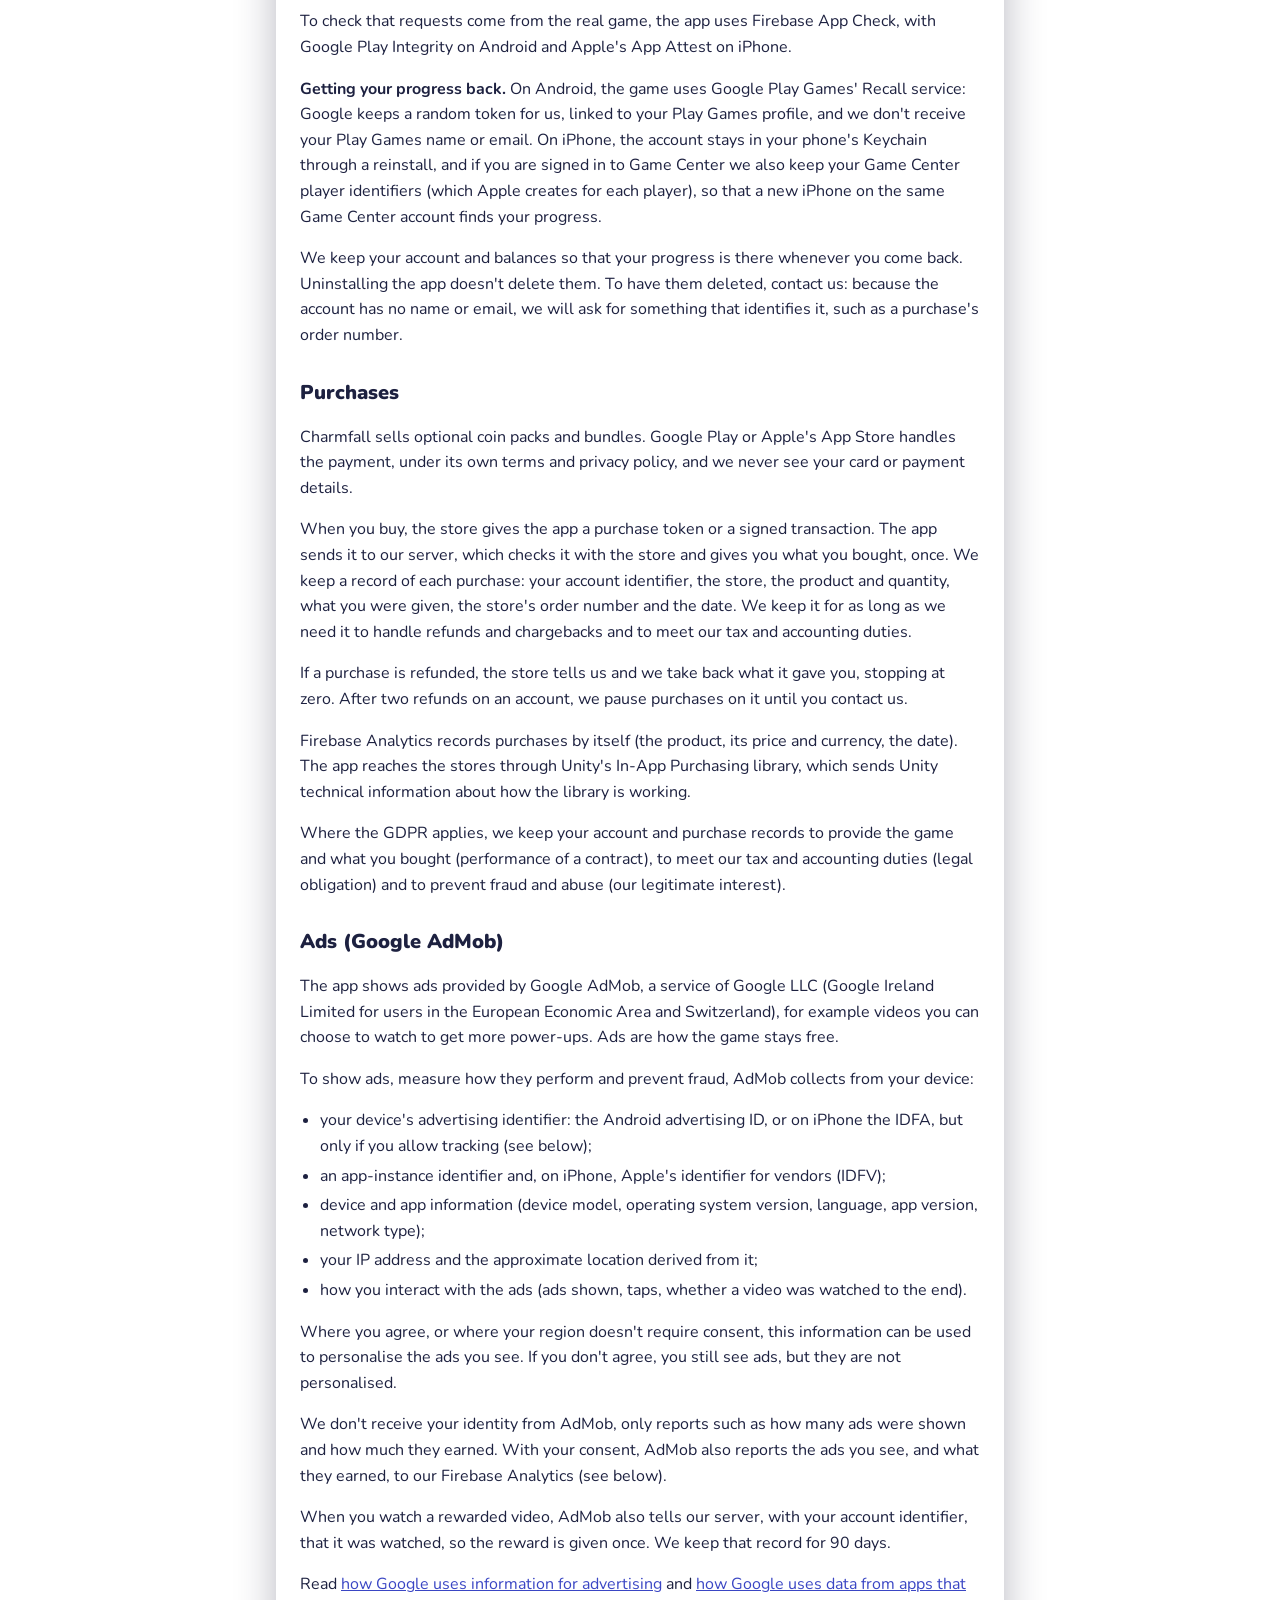
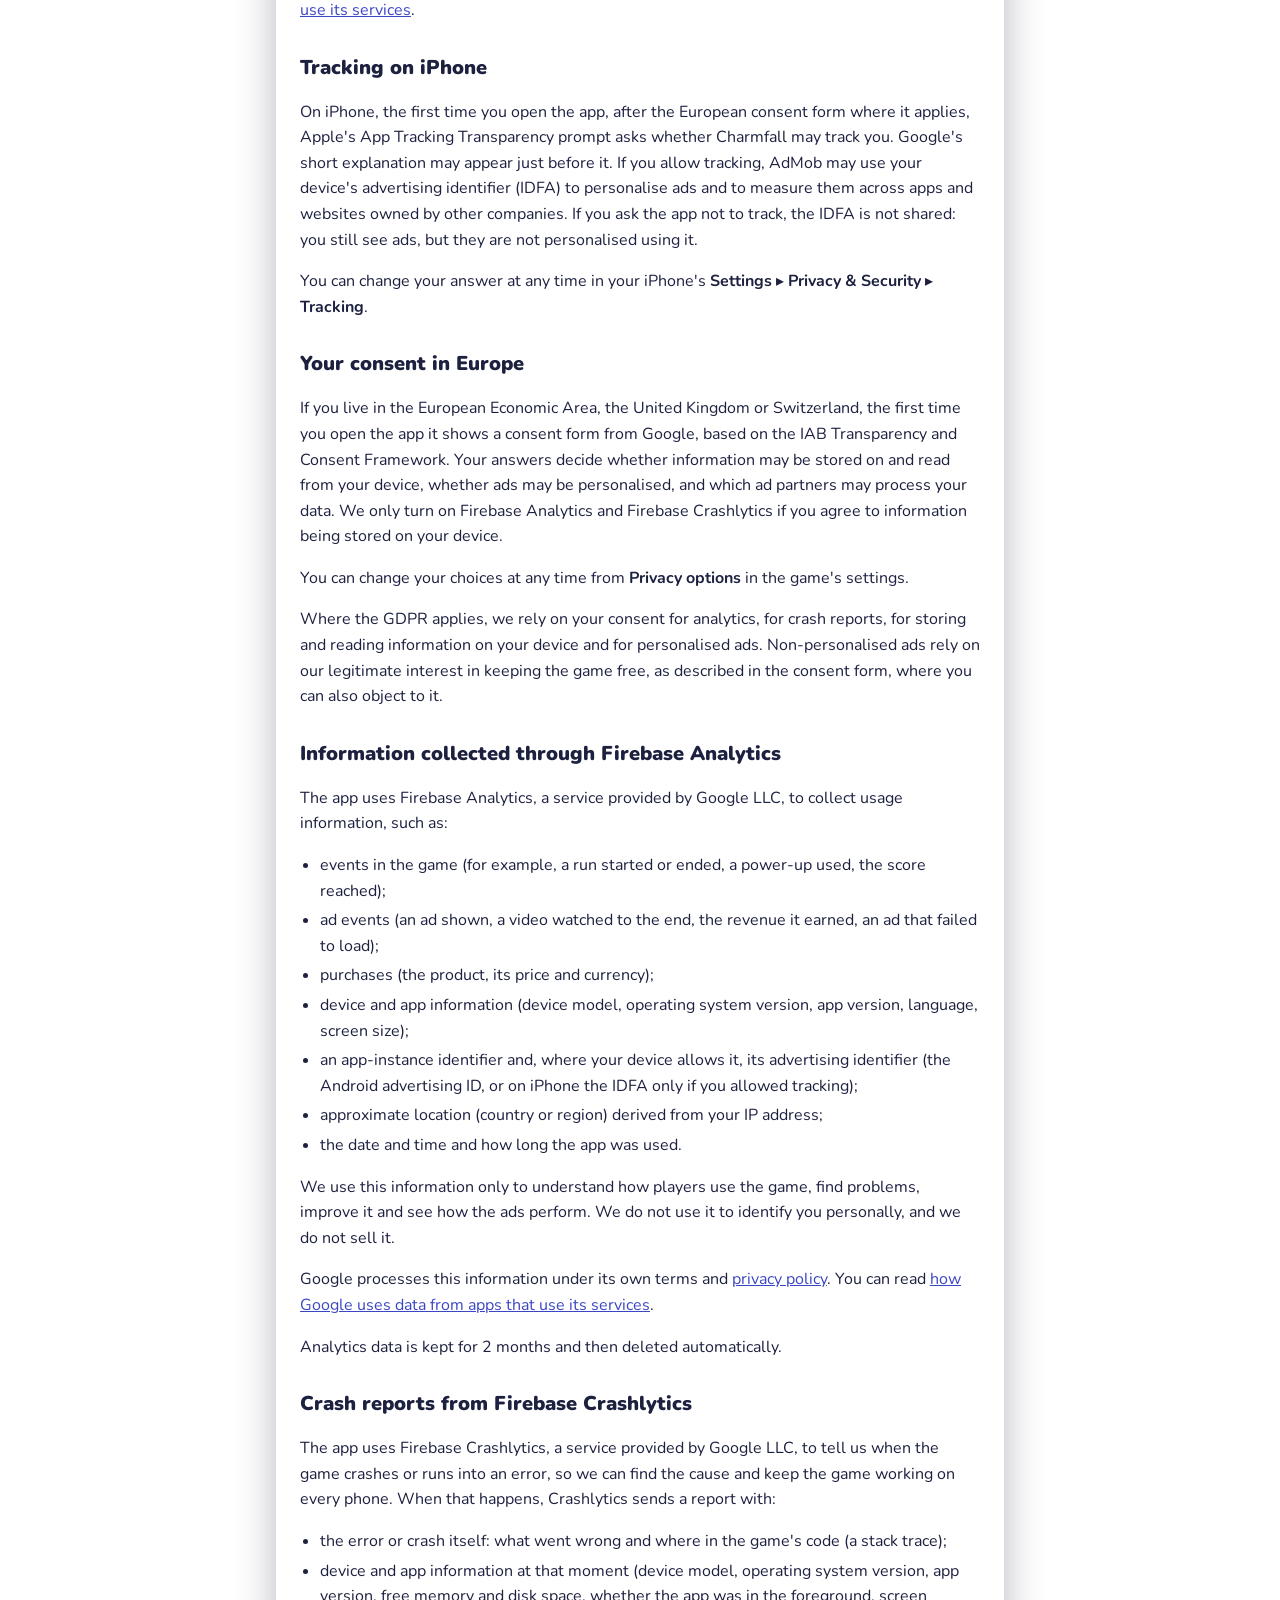
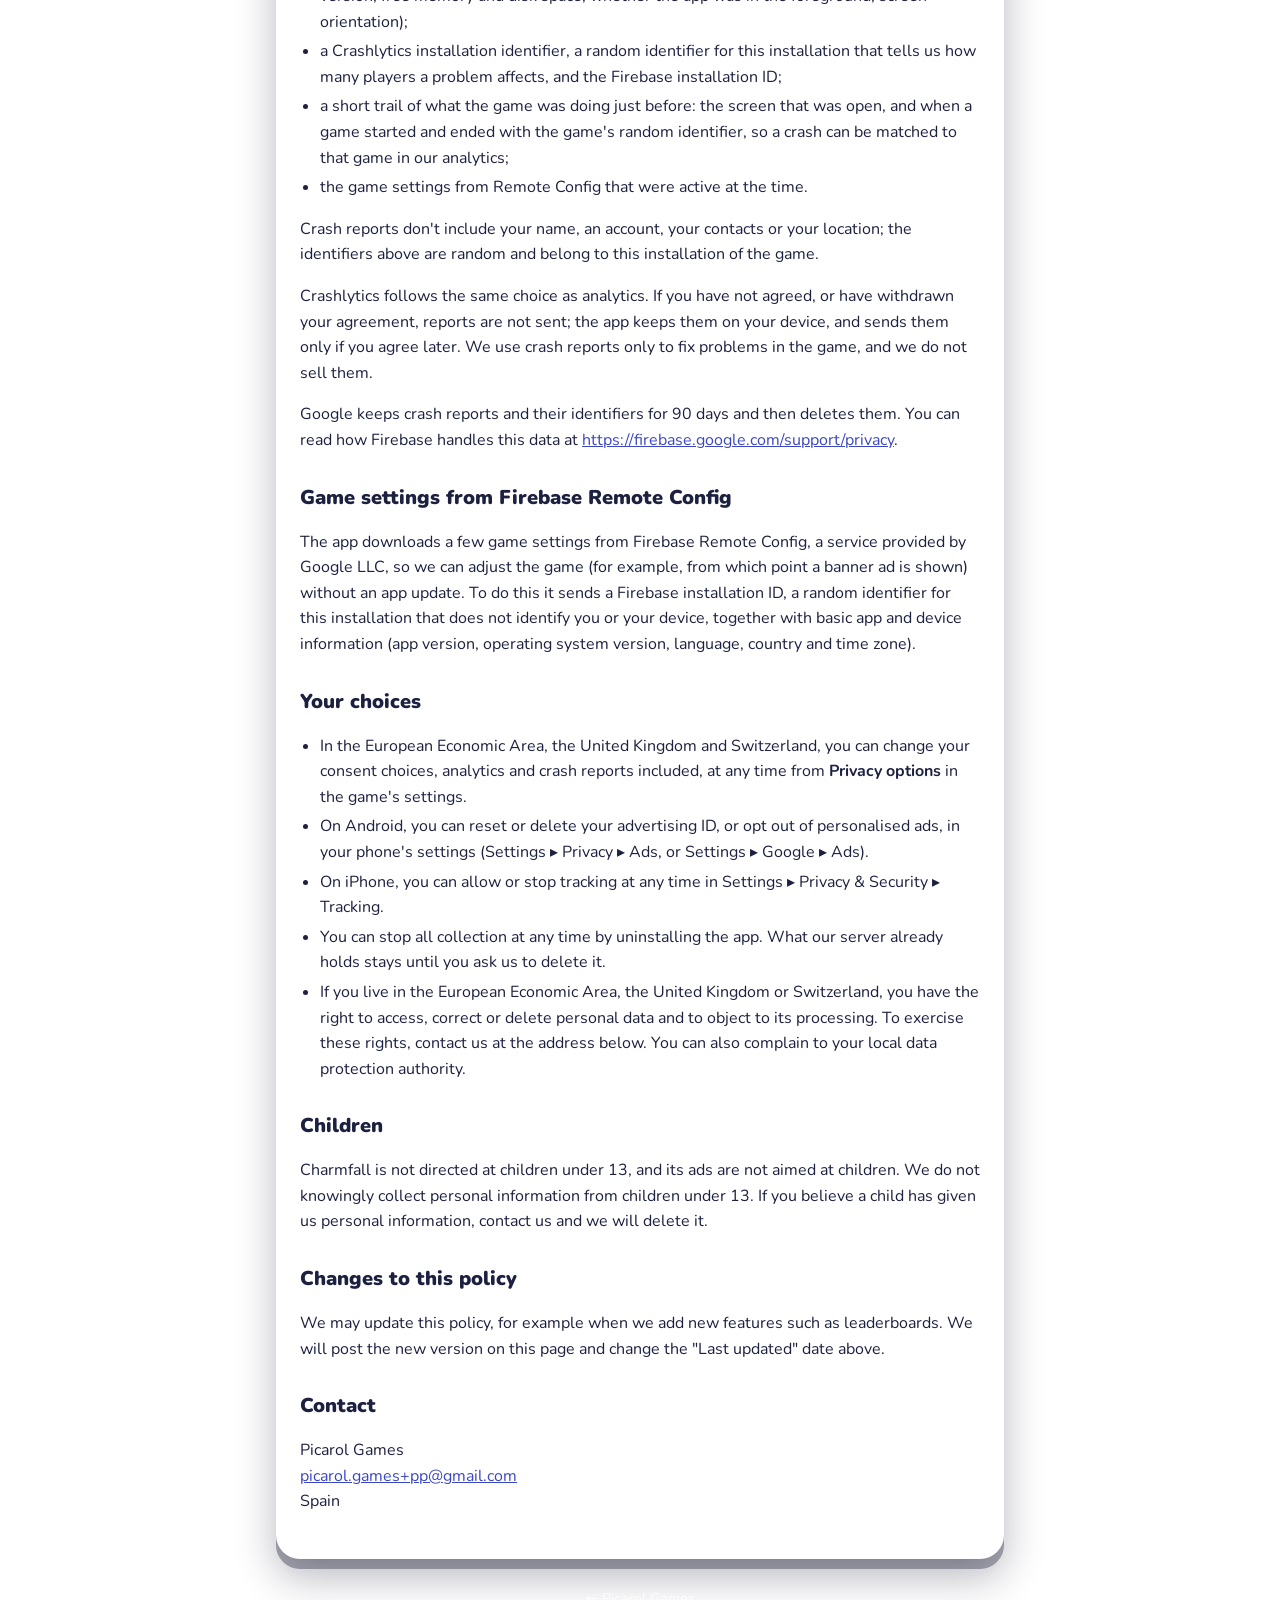
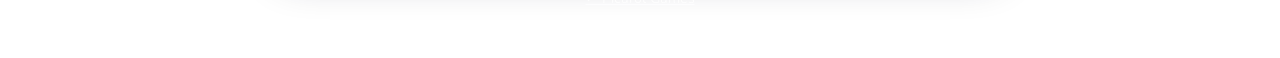
==== commit dc3d559a: "Charmfall: privacy policy covers the server economy and purchases Co-Authored-By: Claude Opus 5.5 <n" ====
--- a/charmfall/privacy/index.html
+++ b/charmfall/privacy/index.html
@@ -19,17 +19,20 @@
 
     <article class="card policy">
       <h1>Privacy Policy: Charmfall</h1>
-      <p class="updated">Last updated: 8 October 2026</p>
+      <p class="updated">Last updated: 30 October 2026</p>
 
       <p>Charmfall ("the app") is made by Picarol Games ("we", "us"). This policy explains what
       information the app collects, why, and the choices you have.</p>
 
       <h2>The short version</h2>
       <ul class="tldr">
-        <li>You don't need an account, and we don't ask for your name, email or contacts.</li>
-        <li>Your progress (best score, saved game, settings) stays on your device.</li>
-        <li>The game is free and shows ads from Google AdMob, such as videos you can choose to watch to get
-        more power-ups.</li>
+        <li>You don't need to sign up, and we don't ask for your name, email or contacts. The game gives you an
+        anonymous account by itself.</li>
+        <li>Your best score, saved game and settings stay on your device. Your coins, power-ups and daily streak
+        are kept on our server, so they can come back if you reinstall or change phone.</li>
+        <li>The game is free to play. It shows ads from Google AdMob, such as videos you can choose to watch to get
+        more power-ups, and it sells optional coin packs and bundles through Google Play and the App Store. We
+        never see your card or payment details.</li>
         <li>We use Google Firebase Analytics to understand how the game is played, so we can improve it, and
         Firebase Crashlytics to learn when the game crashes or hits an error, so we can fix it.</li>
         <li>In the European Economic Area, the United Kingdom and Switzerland we ask for your choice before
@@ -40,7 +43,8 @@
       </ul>
 
       <h2>Information stored on your device</h2>
-      <p>The app saves the following on your device only. We never receive it:</p>
+      <p>The app saves the following on your device only. We never receive it, apart from the number of games
+      played (see the next section):</p>
       <ul>
         <li>your best score;</li>
         <li>the game in progress, so you can continue where you left off;</li>
@@ -49,6 +53,47 @@
         when the game starts showing a banner ad).</li>
       </ul>
       <p>Uninstalling the app, or clearing its data in your device's settings, deletes all of it.</p>
+
+      <h2>Your account, coins and power-ups</h2>
+      <p>Your coins, power-ups and daily streak are kept on a server of ours that runs on Google Firebase
+      (Firebase Authentication, Cloud Firestore and Cloud Functions), services of Google LLC, in the United
+      States. This is so they aren't lost with your phone, and so a purchase or a reward is given exactly once.</p>
+      <p>The first time you play, the app creates an anonymous account for you: a random identifier with no
+      name or email attached. On the server we keep:</p>
+      <ul>
+        <li>that identifier;</li>
+        <li>your balance of coins and power-ups, and your daily streak;</li>
+        <li>a record of what changed them (what was given, why and when), kept for 90 days;</li>
+        <li>the highest number of games played on the account, used to choose which progress to keep when two
+        phones have played;</li>
+        <li>the link described below, which lets your progress come back.</li>
+      </ul>
+      <p>To check that requests come from the real game, the app uses Firebase App Check, with Google Play
+      Integrity on Android and Apple's App Attest on iPhone.</p>
+      <p><strong>Getting your progress back.</strong> On Android, the game uses Google Play Games' Recall service: Google
+      keeps a random token for us, linked to your Play Games profile, and we don't receive your Play Games name
+      or email. On iPhone, the account stays in your phone's Keychain through a reinstall, and if you are signed
+      in to Game Center we also keep your Game Center player identifiers (which Apple creates for each player),
+      so that a new iPhone on the same Game Center account finds your progress.</p>
+      <p>We keep your account and balances so that your progress is there whenever you come back. Uninstalling
+      the app doesn't delete them. To have them deleted, contact us: because the account has no name or email,
+      we will ask for something that identifies it, such as a purchase's order number.</p>
+      <h2>Purchases</h2>
+      <p>Charmfall sells optional coin packs and bundles. Google Play or Apple's App Store handles the payment,
+      under its own terms and privacy policy, and we never see your card or payment details.</p>
+      <p>When you buy, the store gives the app a purchase token or a signed transaction. The app sends it to our
+      server, which checks it with the store and gives you what you bought, once. We keep a record of each
+      purchase: your account identifier, the store, the product and quantity, what you were given, the store's
+      order number and the date. We keep it for as long as we need it to handle refunds and chargebacks and to
+      meet our tax and accounting duties.</p>
+      <p>If a purchase is refunded, the store tells us and we take back what it gave you, stopping at zero. After
+      two refunds on an account, we pause purchases on it until you contact us.</p>
+      <p>Firebase Analytics records purchases by itself (the product, its price and currency, the date). The app
+      reaches the stores through Unity's In-App Purchasing library, which sends Unity technical information
+      about how the library is working.</p>
+      <p>Where the GDPR applies, we keep your account and purchase records to provide the game and what you
+      bought (performance of a contract), to meet our tax and accounting duties (legal obligation) and to
+      prevent fraud and abuse (our legitimate interest).</p>
 
       <h2>Ads (Google AdMob)</h2>
       <p>The app shows ads provided by Google AdMob, a service of Google LLC (Google Ireland Limited for
@@ -68,6 +113,8 @@
       <p>We don't receive your identity from AdMob, only reports such as how many ads were shown and how
       much they earned. With your consent, AdMob also reports the ads you see, and what they earned, to our
       Firebase Analytics (see below).</p>
+      <p>When you watch a rewarded video, AdMob also tells our server, with your account identifier, that it was
+      watched, so the reward is given once. We keep that record for 90 days.</p>
       <p>Read <a href="https://policies.google.com/technologies/ads">how Google uses information for
       advertising</a> and <a href="https://policies.google.com/technologies/partner-sites">how Google uses
       data from apps that use its services</a>.</p>
@@ -100,6 +147,7 @@
       <ul>
         <li>events in the game (for example, a run started or ended, a power-up used, the score reached);</li>
         <li>ad events (an ad shown, a video watched to the end, the revenue it earned, an ad that failed to load);</li>
+        <li>purchases (the product, its price and currency);</li>
         <li>device and app information (device model, operating system version, app version, language, screen size);</li>
         <li>an app-instance identifier and, where your device allows it, its advertising identifier (the
         Android advertising ID, or on iPhone the IDFA only if you allowed tracking);</li>
@@ -150,7 +198,8 @@
         <li>On Android, you can reset or delete your advertising ID, or opt out of personalised ads, in your
         phone's settings (Settings ▸ Privacy ▸ Ads, or Settings ▸ Google ▸ Ads).</li>
         <li>On iPhone, you can allow or stop tracking at any time in Settings ▸ Privacy &amp; Security ▸ Tracking.</li>
-        <li>You can stop all collection at any time by uninstalling the app.</li>
+        <li>You can stop all collection at any time by uninstalling the app. What our server already holds stays
+        until you ask us to delete it.</li>
         <li>If you live in the European Economic Area, the United Kingdom or Switzerland, you have the right
         to access, correct or delete personal data and to object to its processing. To exercise these
         rights, contact us at the address below. You can also complain to your local data protection
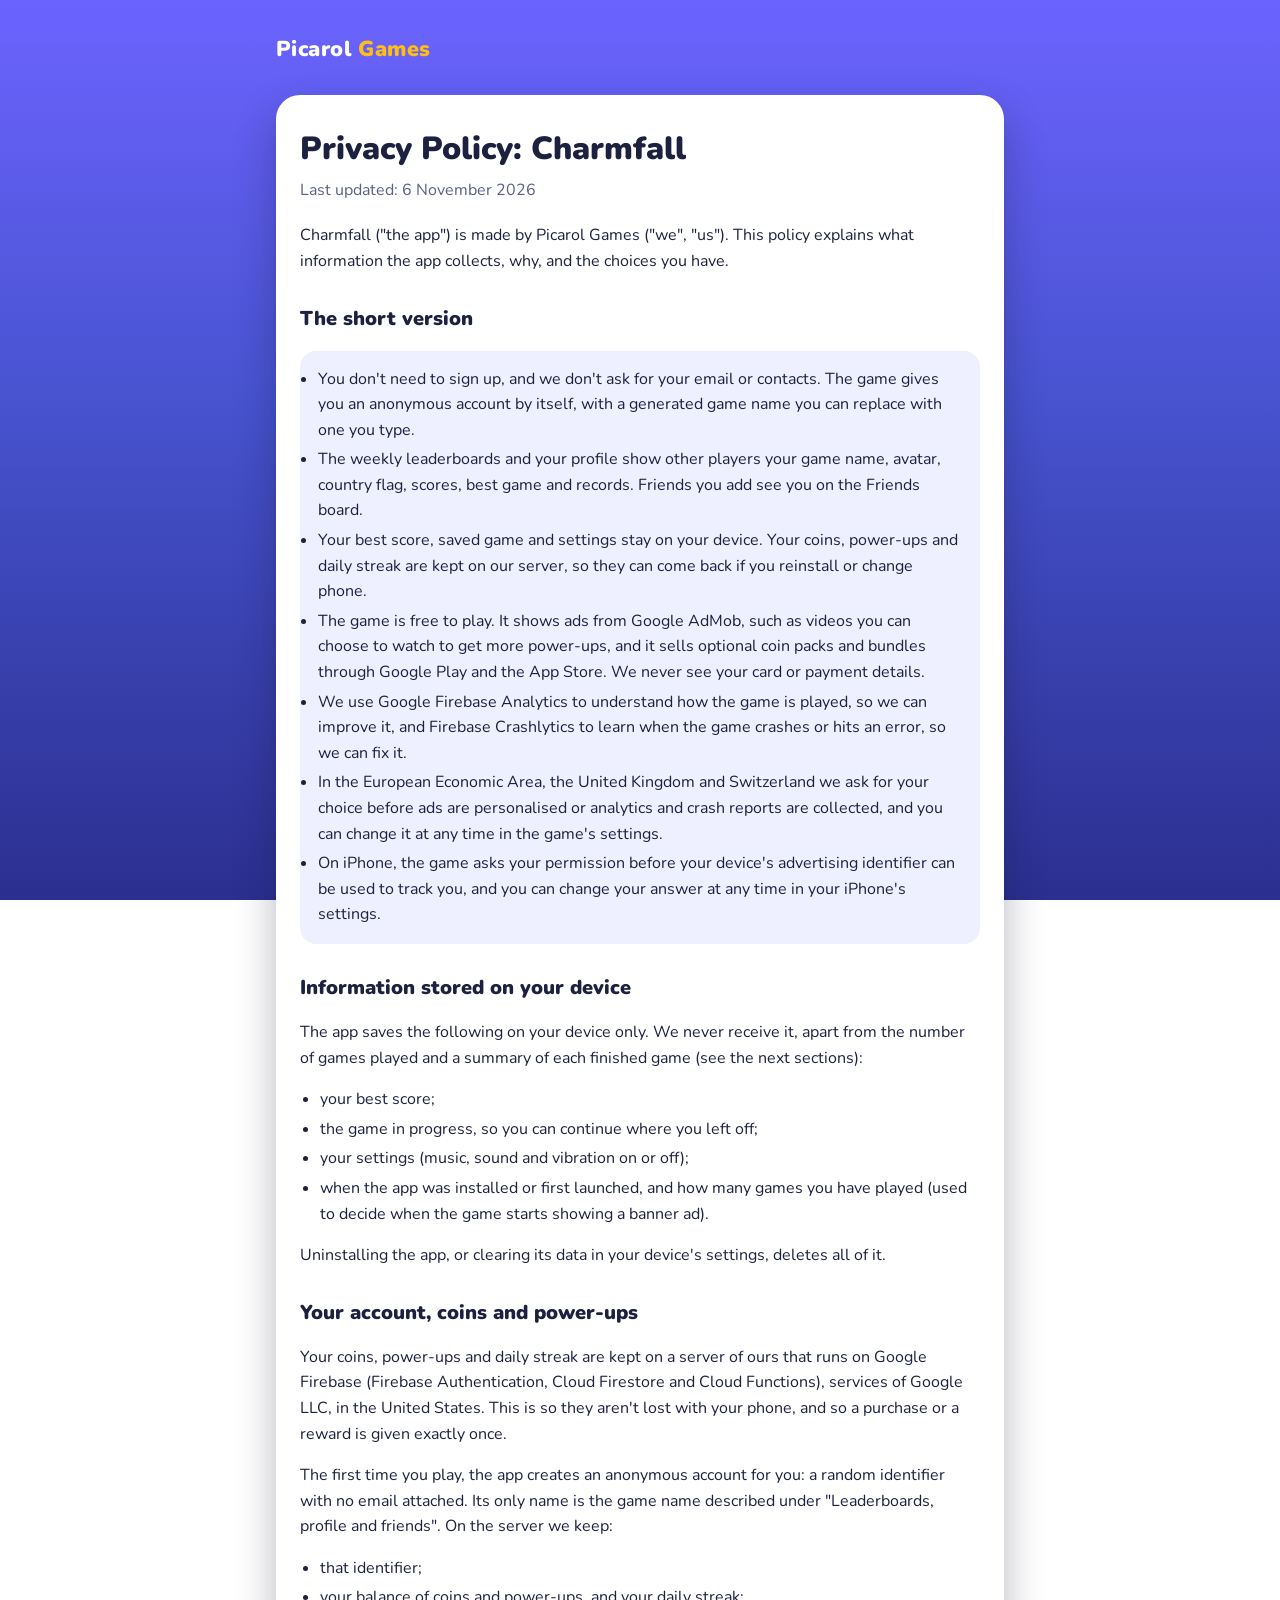
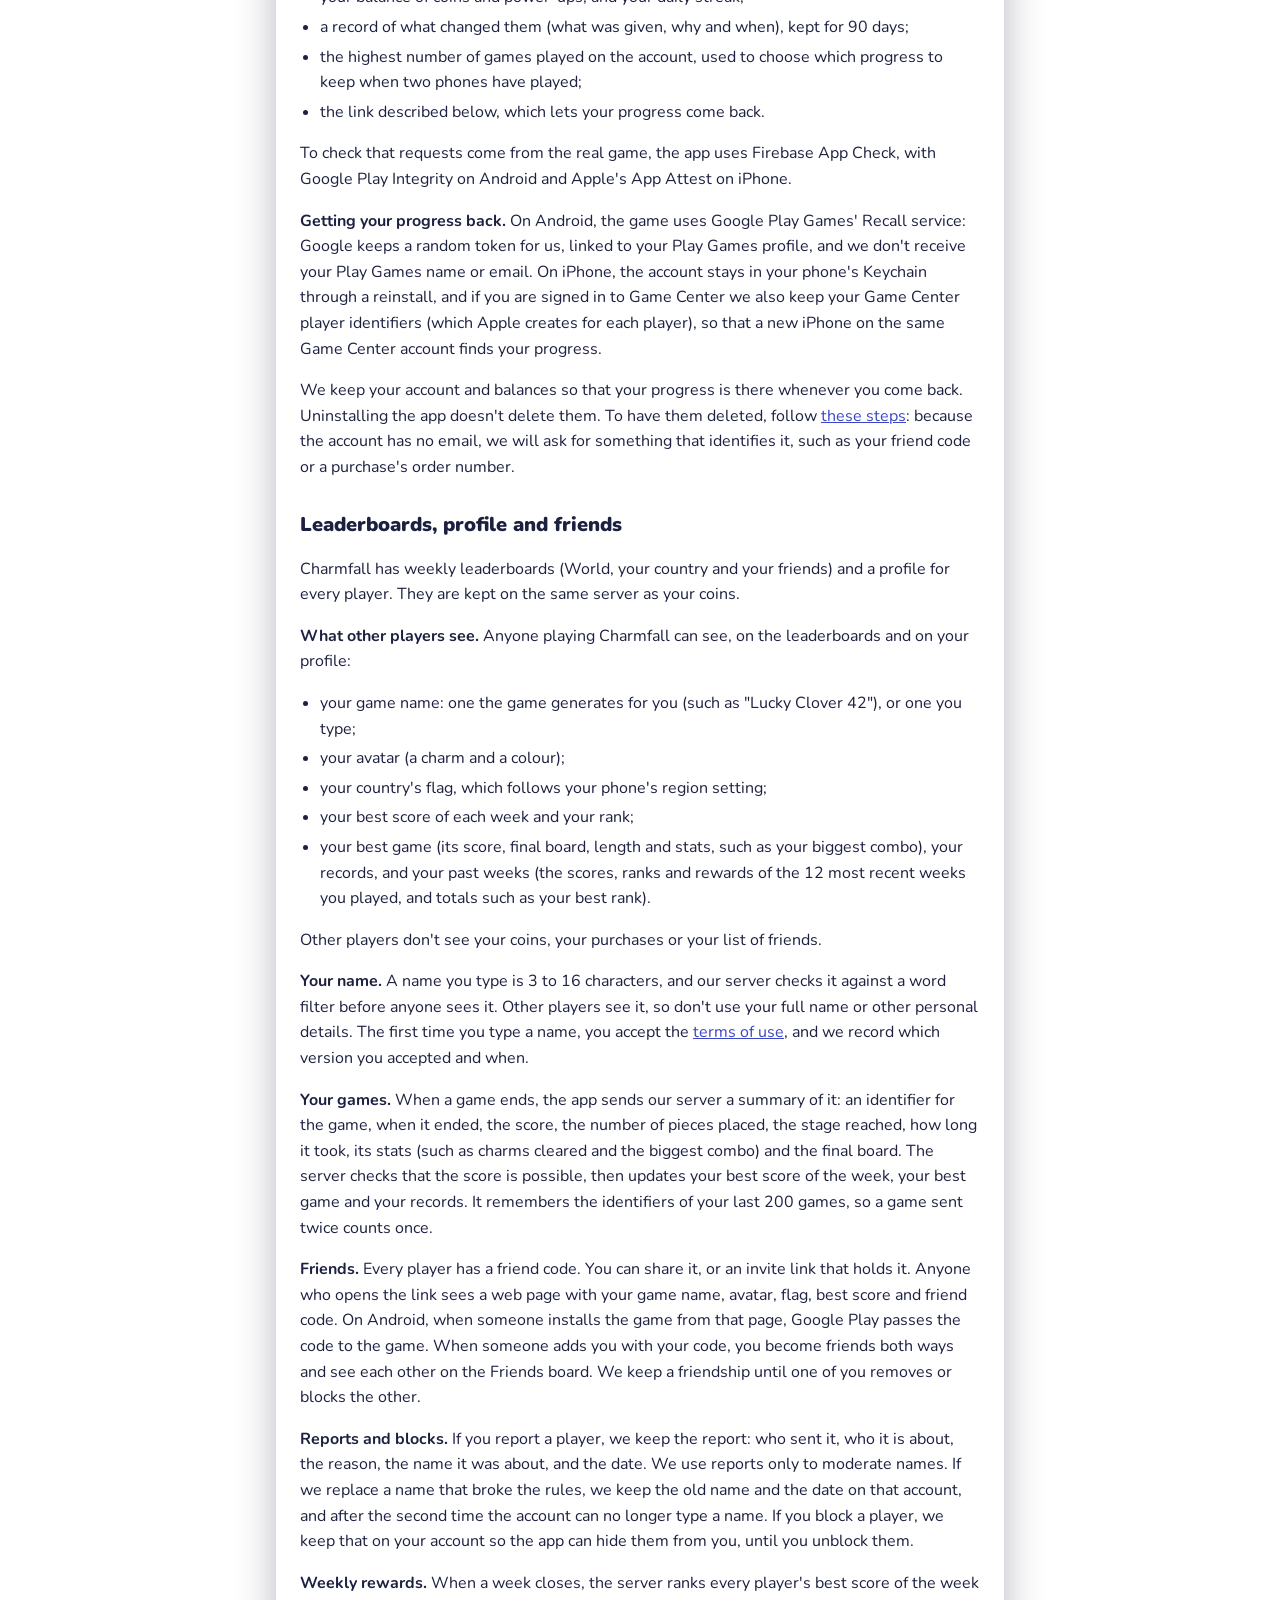
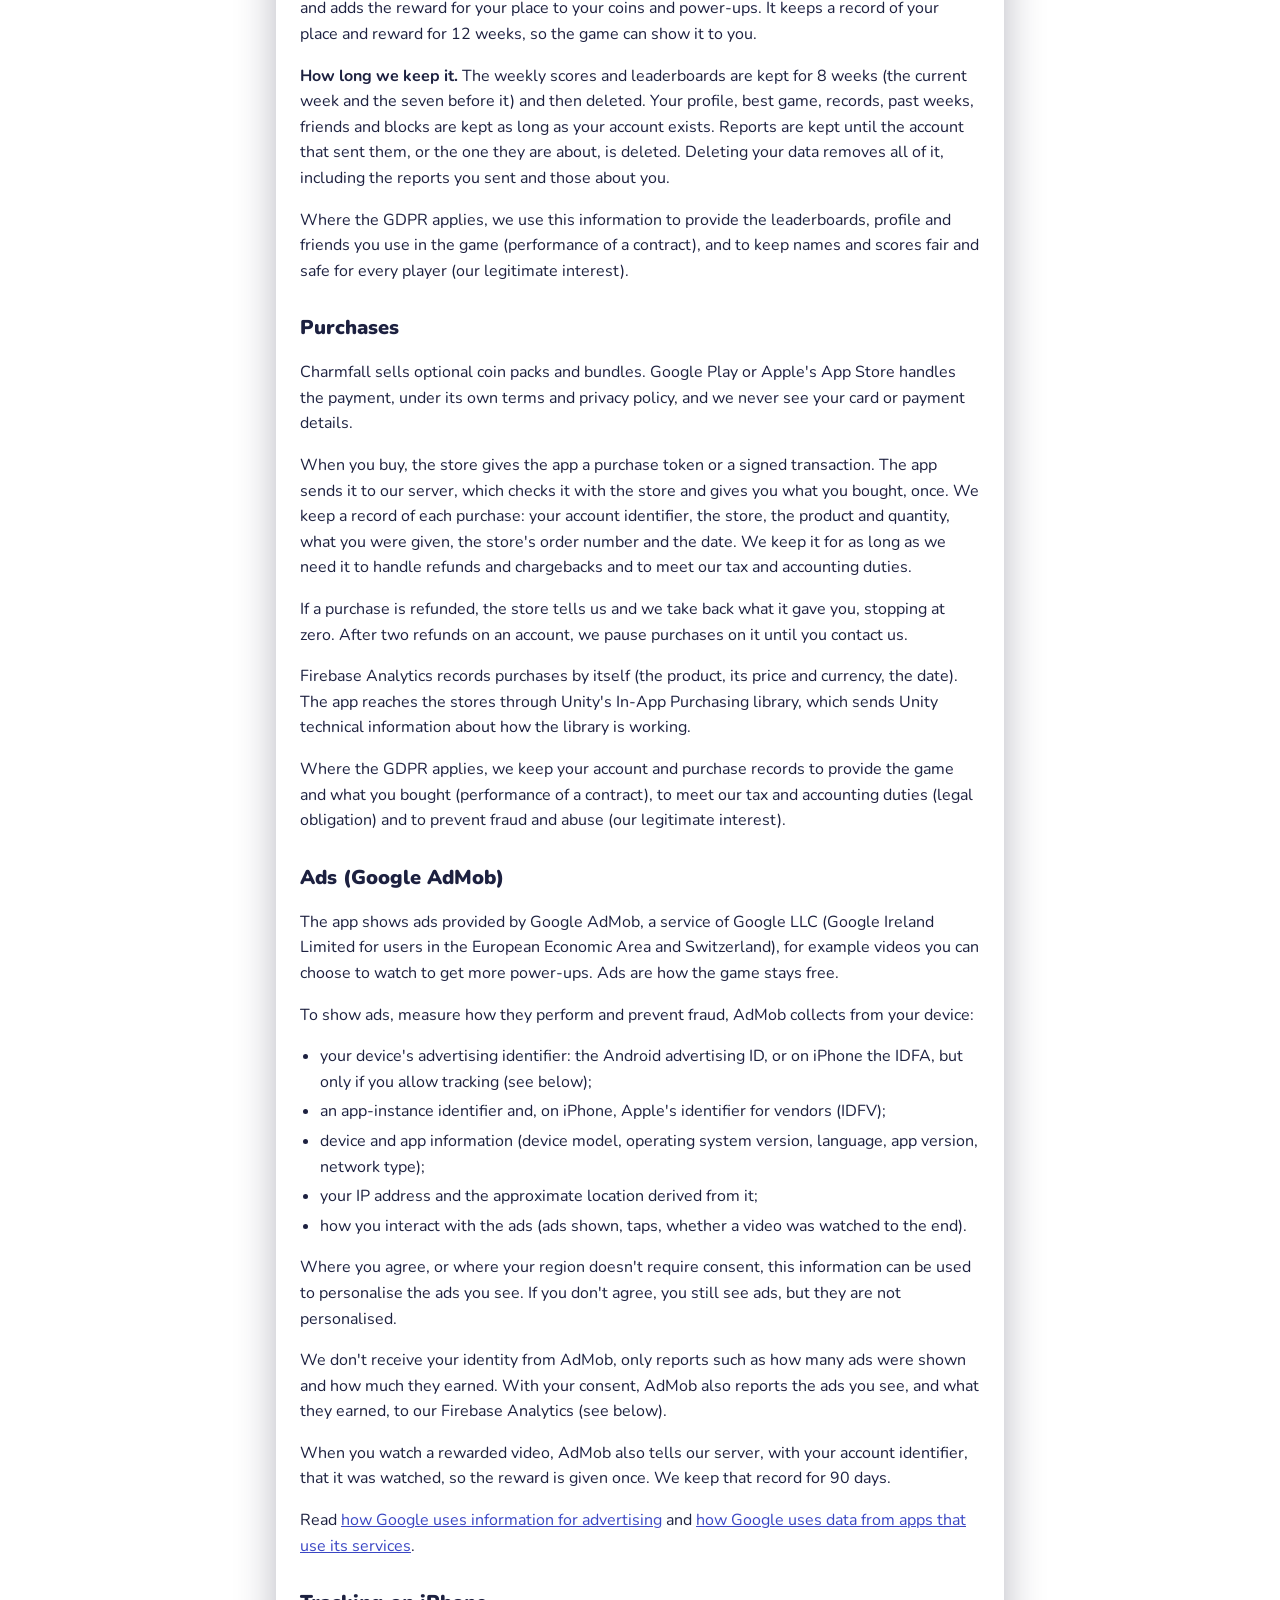
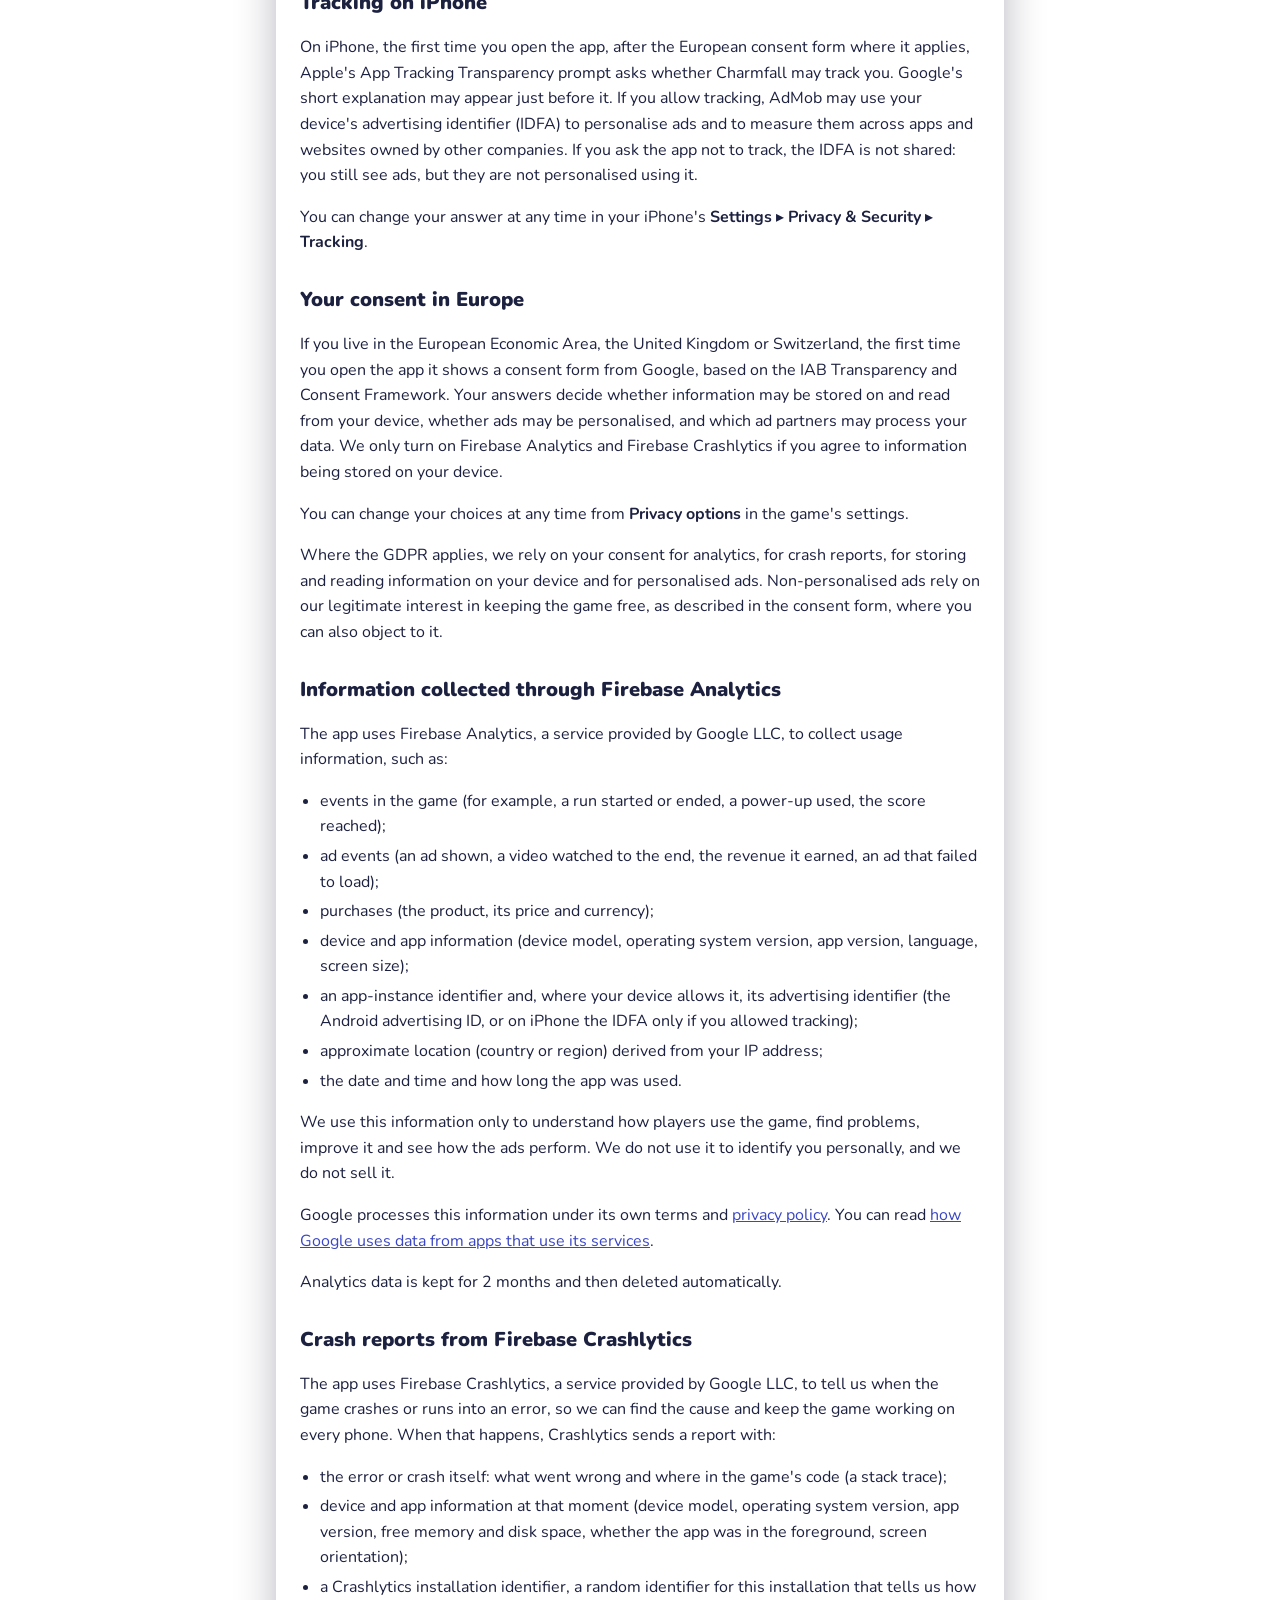
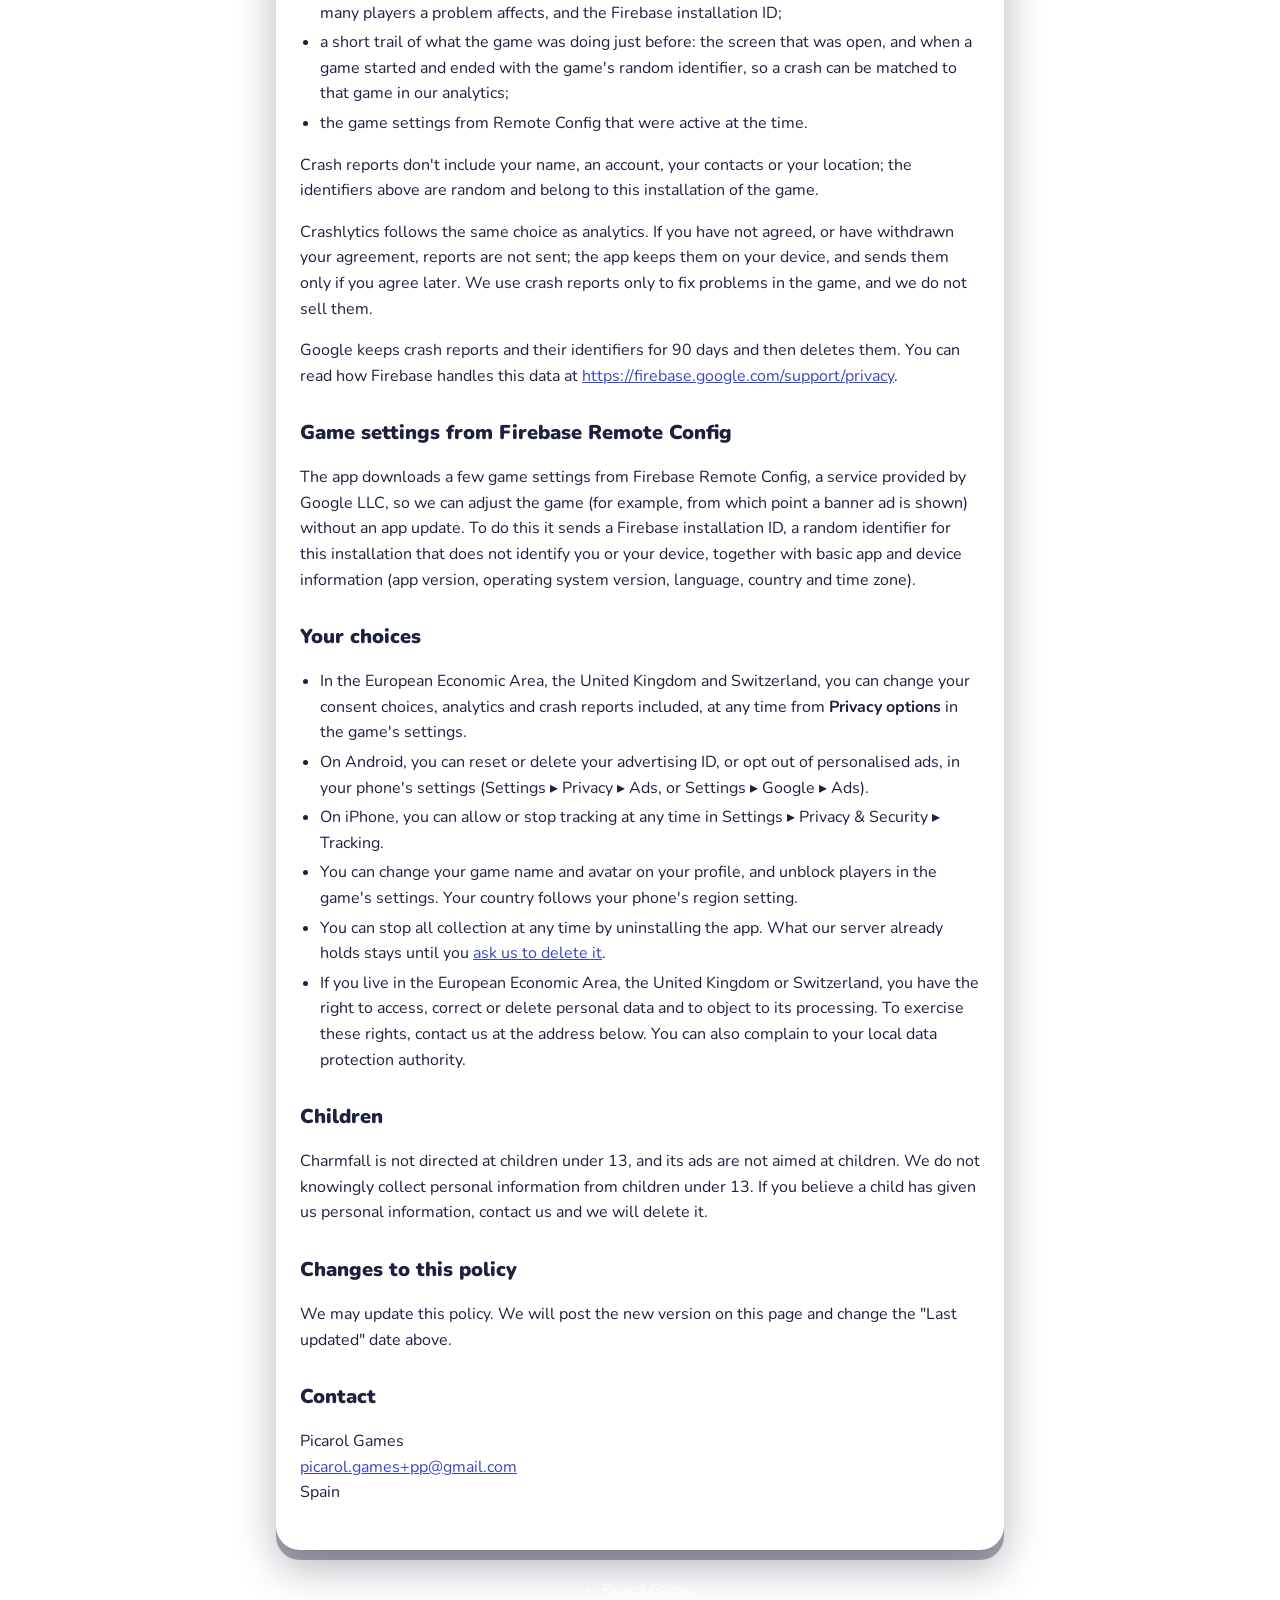
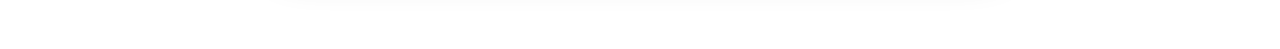
==== commit 2a45ba91: "Charmfall: privacy policy covers names, leaderboards, friends and reports Co-Authored-By: Claude Opu" ====
--- a/charmfall/privacy/index.html
+++ b/charmfall/privacy/index.html
@@ -19,15 +19,17 @@
 
     <article class="card policy">
       <h1>Privacy Policy: Charmfall</h1>
-      <p class="updated">Last updated: 30 October 2026</p>
+      <p class="updated">Last updated: 6 November 2026</p>
 
       <p>Charmfall ("the app") is made by Picarol Games ("we", "us"). This policy explains what
       information the app collects, why, and the choices you have.</p>
 
       <h2>The short version</h2>
       <ul class="tldr">
-        <li>You don't need to sign up, and we don't ask for your name, email or contacts. The game gives you an
-        anonymous account by itself.</li>
+        <li>You don't need to sign up, and we don't ask for your email or contacts. The game gives you an
+        anonymous account by itself, with a generated game name you can replace with one you type.</li>
+        <li>The weekly leaderboards and your profile show other players your game name, avatar, country flag,
+        scores, best game and records. Friends you add see you on the Friends board.</li>
         <li>Your best score, saved game and settings stay on your device. Your coins, power-ups and daily streak
         are kept on our server, so they can come back if you reinstall or change phone.</li>
         <li>The game is free to play. It shows ads from Google AdMob, such as videos you can choose to watch to get
@@ -44,7 +46,7 @@
 
       <h2>Information stored on your device</h2>
       <p>The app saves the following on your device only. We never receive it, apart from the number of games
-      played (see the next section):</p>
+      played and a summary of each finished game (see the next sections):</p>
       <ul>
         <li>your best score;</li>
         <li>the game in progress, so you can continue where you left off;</li>
@@ -59,7 +61,8 @@
       (Firebase Authentication, Cloud Firestore and Cloud Functions), services of Google LLC, in the United
       States. This is so they aren't lost with your phone, and so a purchase or a reward is given exactly once.</p>
       <p>The first time you play, the app creates an anonymous account for you: a random identifier with no
-      name or email attached. On the server we keep:</p>
+      email attached. Its only name is the game name described under "Leaderboards, profile and friends". On the
+      server we keep:</p>
       <ul>
         <li>that identifier;</li>
         <li>your balance of coins and power-ups, and your daily streak;</li>
@@ -76,8 +79,55 @@
       in to Game Center we also keep your Game Center player identifiers (which Apple creates for each player),
       so that a new iPhone on the same Game Center account finds your progress.</p>
       <p>We keep your account and balances so that your progress is there whenever you come back. Uninstalling
-      the app doesn't delete them. To have them deleted, contact us: because the account has no name or email,
-      we will ask for something that identifies it, such as a purchase's order number.</p>
+      the app doesn't delete them. To have them deleted, follow <a href="../delete-data/">these steps</a>: because
+      the account has no email, we will ask for something that identifies it, such as your friend code or a
+      purchase's order number.</p>
+
+      <h2>Leaderboards, profile and friends</h2>
+      <p>Charmfall has weekly leaderboards (World, your country and your friends) and a profile for every player.
+      They are kept on the same server as your coins.</p>
+      <p><strong>What other players see.</strong> Anyone playing Charmfall can see, on the leaderboards and on your
+      profile:</p>
+      <ul>
+        <li>your game name: one the game generates for you (such as "Lucky Clover 42"), or one you type;</li>
+        <li>your avatar (a charm and a colour);</li>
+        <li>your country's flag, which follows your phone's region setting;</li>
+        <li>your best score of each week and your rank;</li>
+        <li>your best game (its score, final board, length and stats, such as your biggest combo), your records,
+        and your past weeks (the scores, ranks and rewards of the 12 most recent weeks you played, and totals such
+        as your best rank).</li>
+      </ul>
+      <p>Other players don't see your coins, your purchases or your list of friends.</p>
+      <p><strong>Your name.</strong> A name you type is 3 to 16 characters, and our server checks it against a word
+      filter before anyone sees it. Other players see it, so don't use your full name or other personal details.
+      The first time you type a name, you accept the <a href="../terms/">terms of use</a>, and we record which
+      version you accepted and when.</p>
+      <p><strong>Your games.</strong> When a game ends, the app sends our server a summary of it: an identifier for
+      the game, when it ended, the score, the number of pieces placed, the stage reached, how long it took, its
+      stats (such as charms cleared and the biggest combo) and the final board. The server checks that the score is
+      possible, then updates your best score of the week, your best game and your records. It remembers the
+      identifiers of your last 200 games, so a game sent twice counts once.</p>
+      <p><strong>Friends.</strong> Every player has a friend code. You can share it, or an invite link that holds
+      it. Anyone who opens the link sees a web page with your game name, avatar, flag, best score and friend code.
+      On Android, when someone installs the game from that page, Google Play passes the code to the game. When
+      someone adds you with your code, you become friends both ways and see each other on the Friends board. We
+      keep a friendship until one of you removes or blocks the other.</p>
+      <p><strong>Reports and blocks.</strong> If you report a player, we keep the report: who sent it, who it is
+      about, the reason, the name it was about, and the date. We use reports only to moderate names. If we replace
+      a name that broke the rules, we keep the old name and the date on that account, and after the second time
+      the account can no longer type a name. If you block a player, we keep that on your account so the app can
+      hide them from you, until you unblock them.</p>
+      <p><strong>Weekly rewards.</strong> When a week closes, the server ranks every player's best score of the
+      week and adds the reward for your place to your coins and power-ups. It keeps a record of your place and
+      reward for 12 weeks, so the game can show it to you.</p>
+      <p><strong>How long we keep it.</strong> The weekly scores and leaderboards are kept for 8 weeks (the current
+      week and the seven before it) and then deleted. Your profile, best game, records, past weeks, friends and
+      blocks are kept as long as your account exists. Reports are kept until the account that sent them, or the
+      one they are about, is deleted. Deleting your data removes all of it, including the reports you sent and
+      those about you.</p>
+      <p>Where the GDPR applies, we use this information to provide the leaderboards, profile and friends you use
+      in the game (performance of a contract), and to keep names and scores fair and safe for every player (our
+      legitimate interest).</p>
       <h2>Purchases</h2>
       <p>Charmfall sells optional coin packs and bundles. Google Play or Apple's App Store handles the payment,
       under its own terms and privacy policy, and we never see your card or payment details.</p>
@@ -198,8 +248,10 @@
         <li>On Android, you can reset or delete your advertising ID, or opt out of personalised ads, in your
         phone's settings (Settings ▸ Privacy ▸ Ads, or Settings ▸ Google ▸ Ads).</li>
         <li>On iPhone, you can allow or stop tracking at any time in Settings ▸ Privacy &amp; Security ▸ Tracking.</li>
+        <li>You can change your game name and avatar on your profile, and unblock players in the
+        game's settings. Your country follows your phone's region setting.</li>
         <li>You can stop all collection at any time by uninstalling the app. What our server already holds stays
-        until you ask us to delete it.</li>
+        until you <a href="../delete-data/">ask us to delete it</a>.</li>
         <li>If you live in the European Economic Area, the United Kingdom or Switzerland, you have the right
         to access, correct or delete personal data and to object to its processing. To exercise these
         rights, contact us at the address below. You can also complain to your local data protection
@@ -212,8 +264,8 @@
       personal information, contact us and we will delete it.</p>
 
       <h2>Changes to this policy</h2>
-      <p>We may update this policy, for example when we add new features such as leaderboards. We will post the new
-      version on this page and change the "Last updated" date above.</p>
+      <p>We may update this policy. We will post the new version on this page and change the "Last updated" date
+      above.</p>
 
       <h2>Contact</h2>
       <p>Picarol Games<br><a href="mailto:picarol.games+pp@gmail.com">picarol.games+pp@gmail.com</a><br>Spain</p>
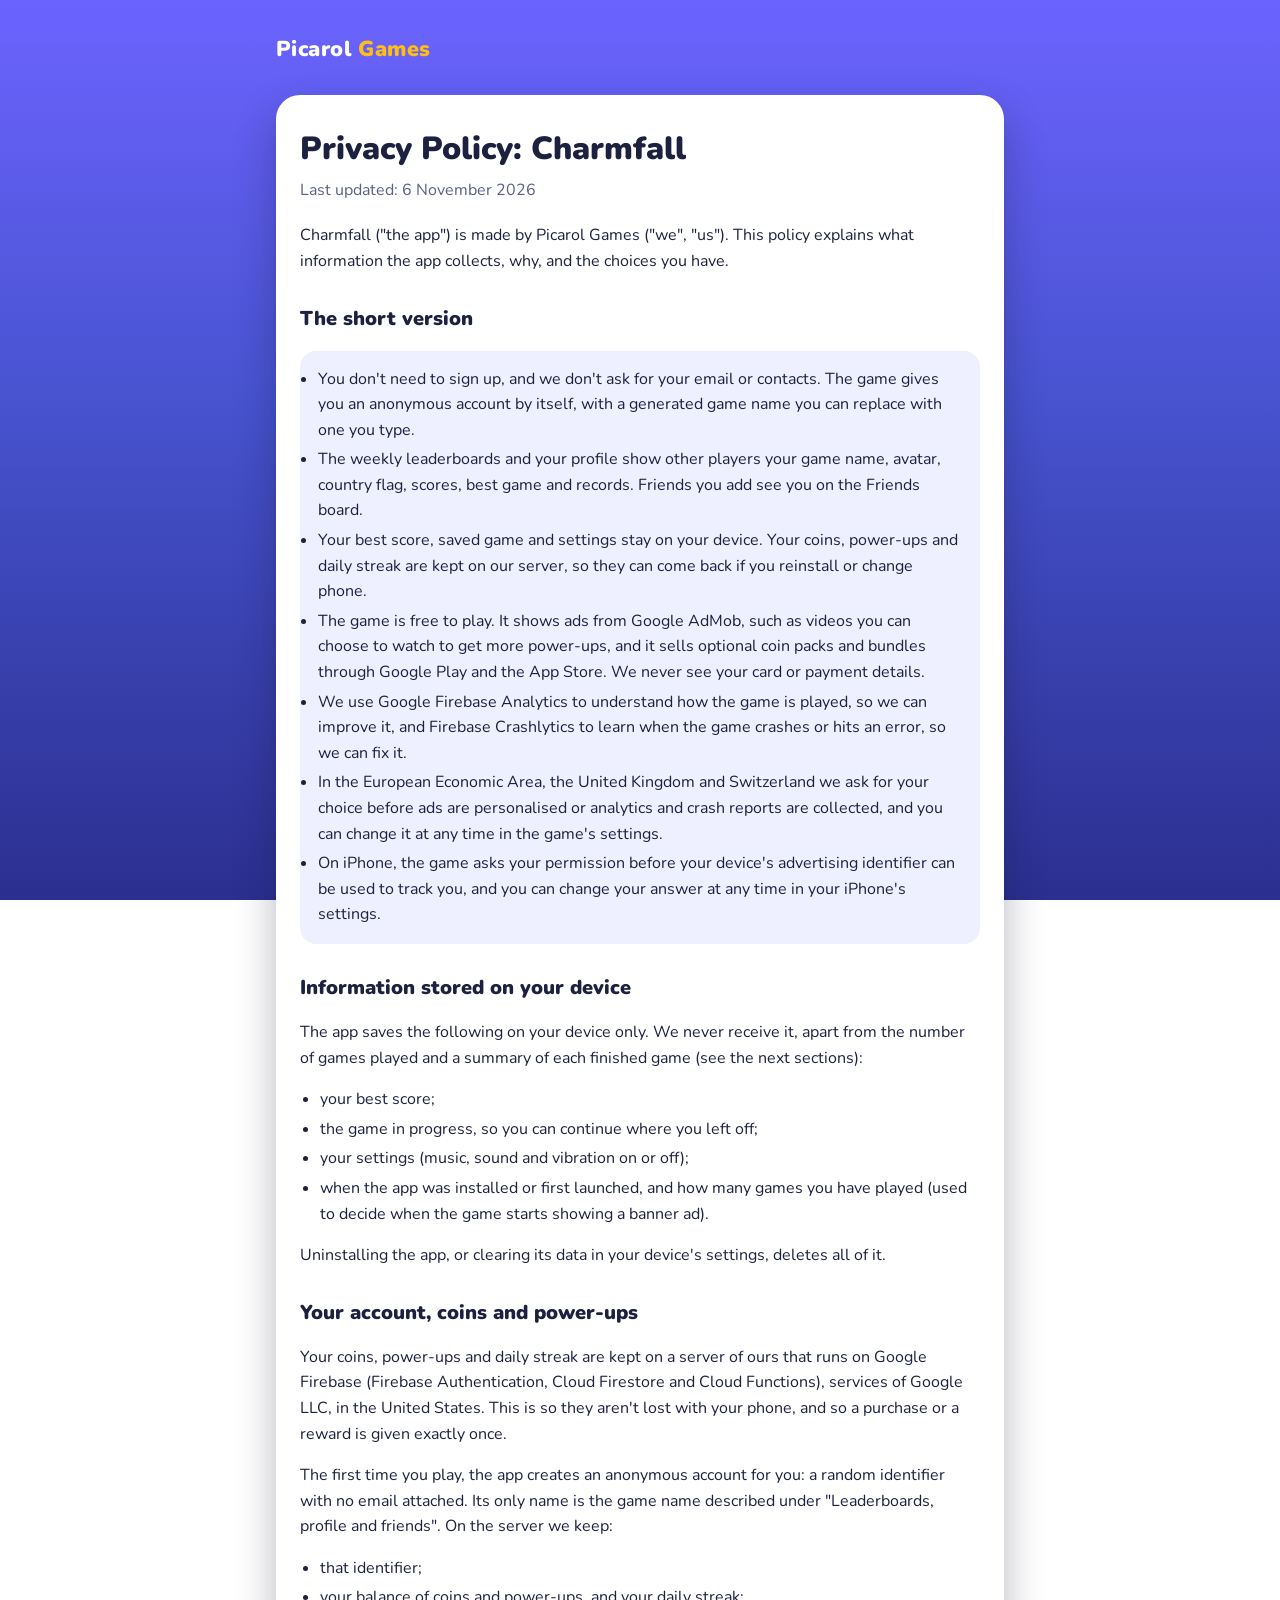
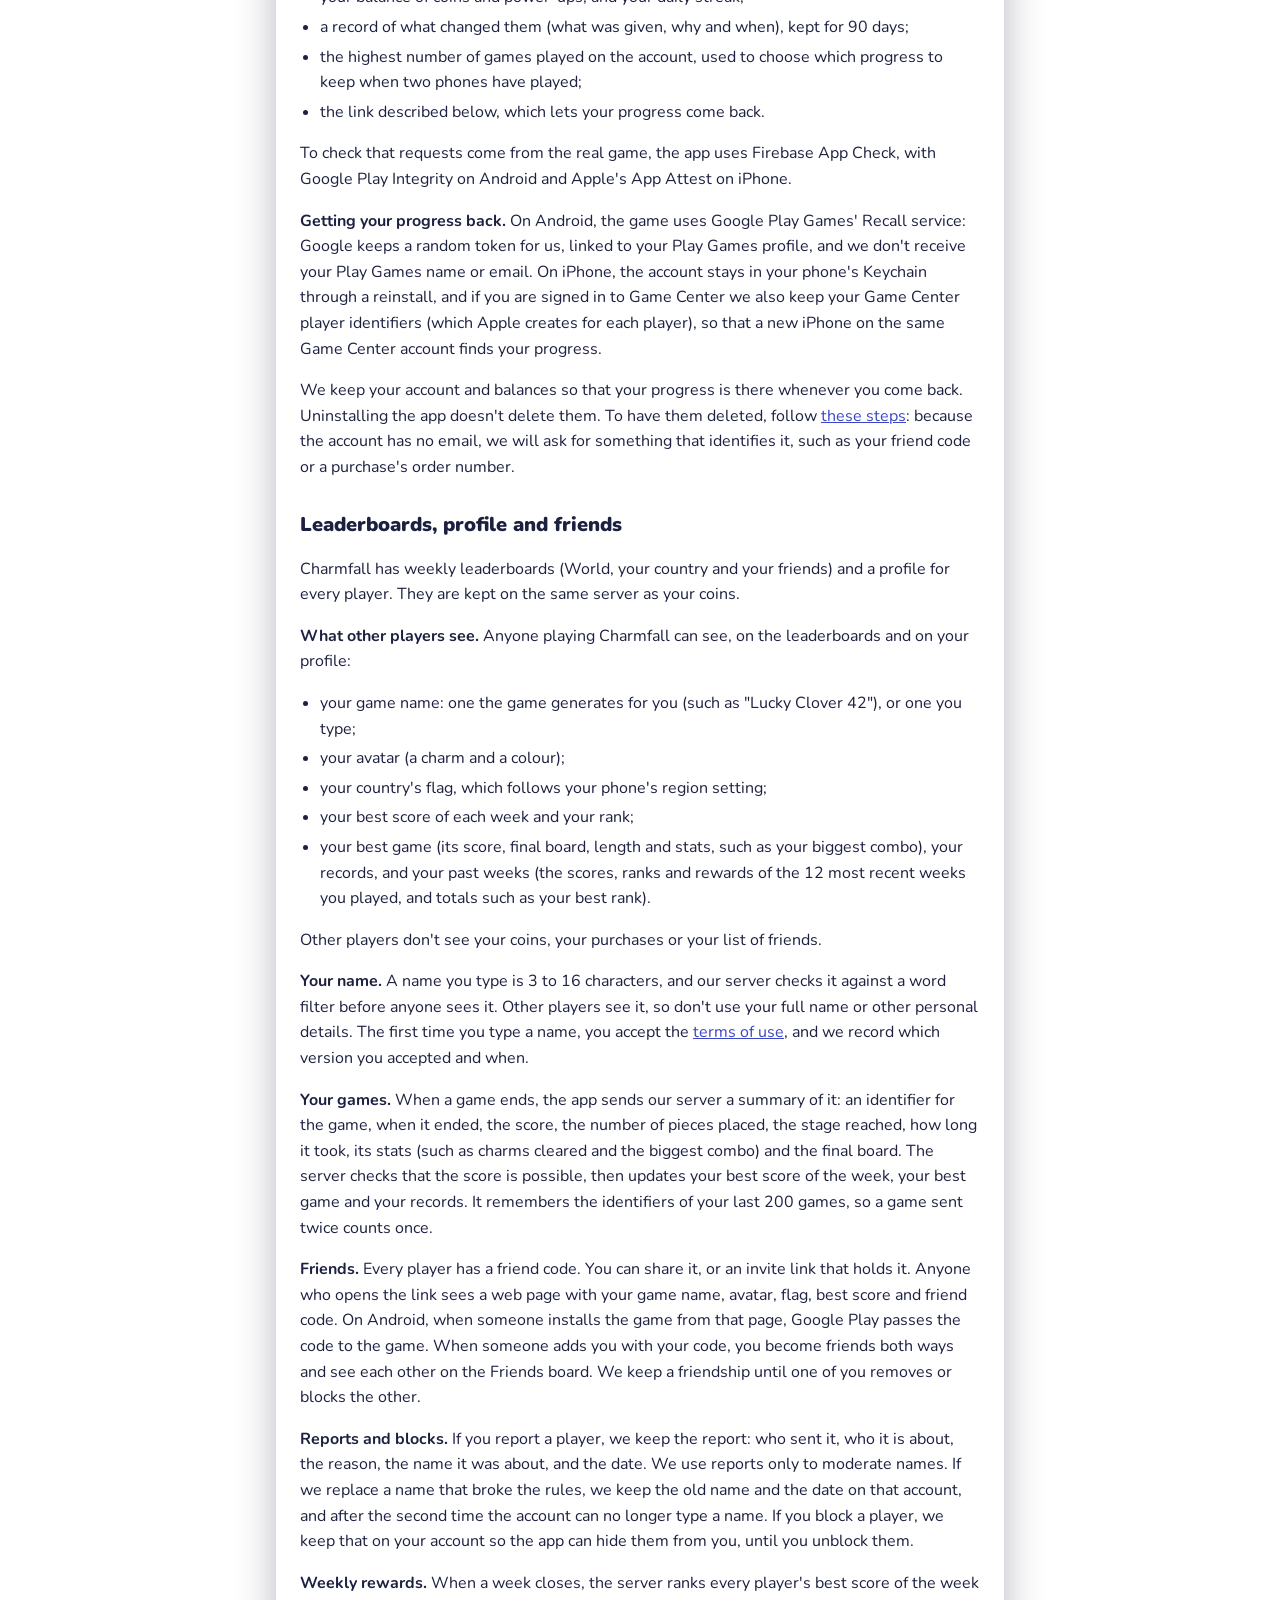
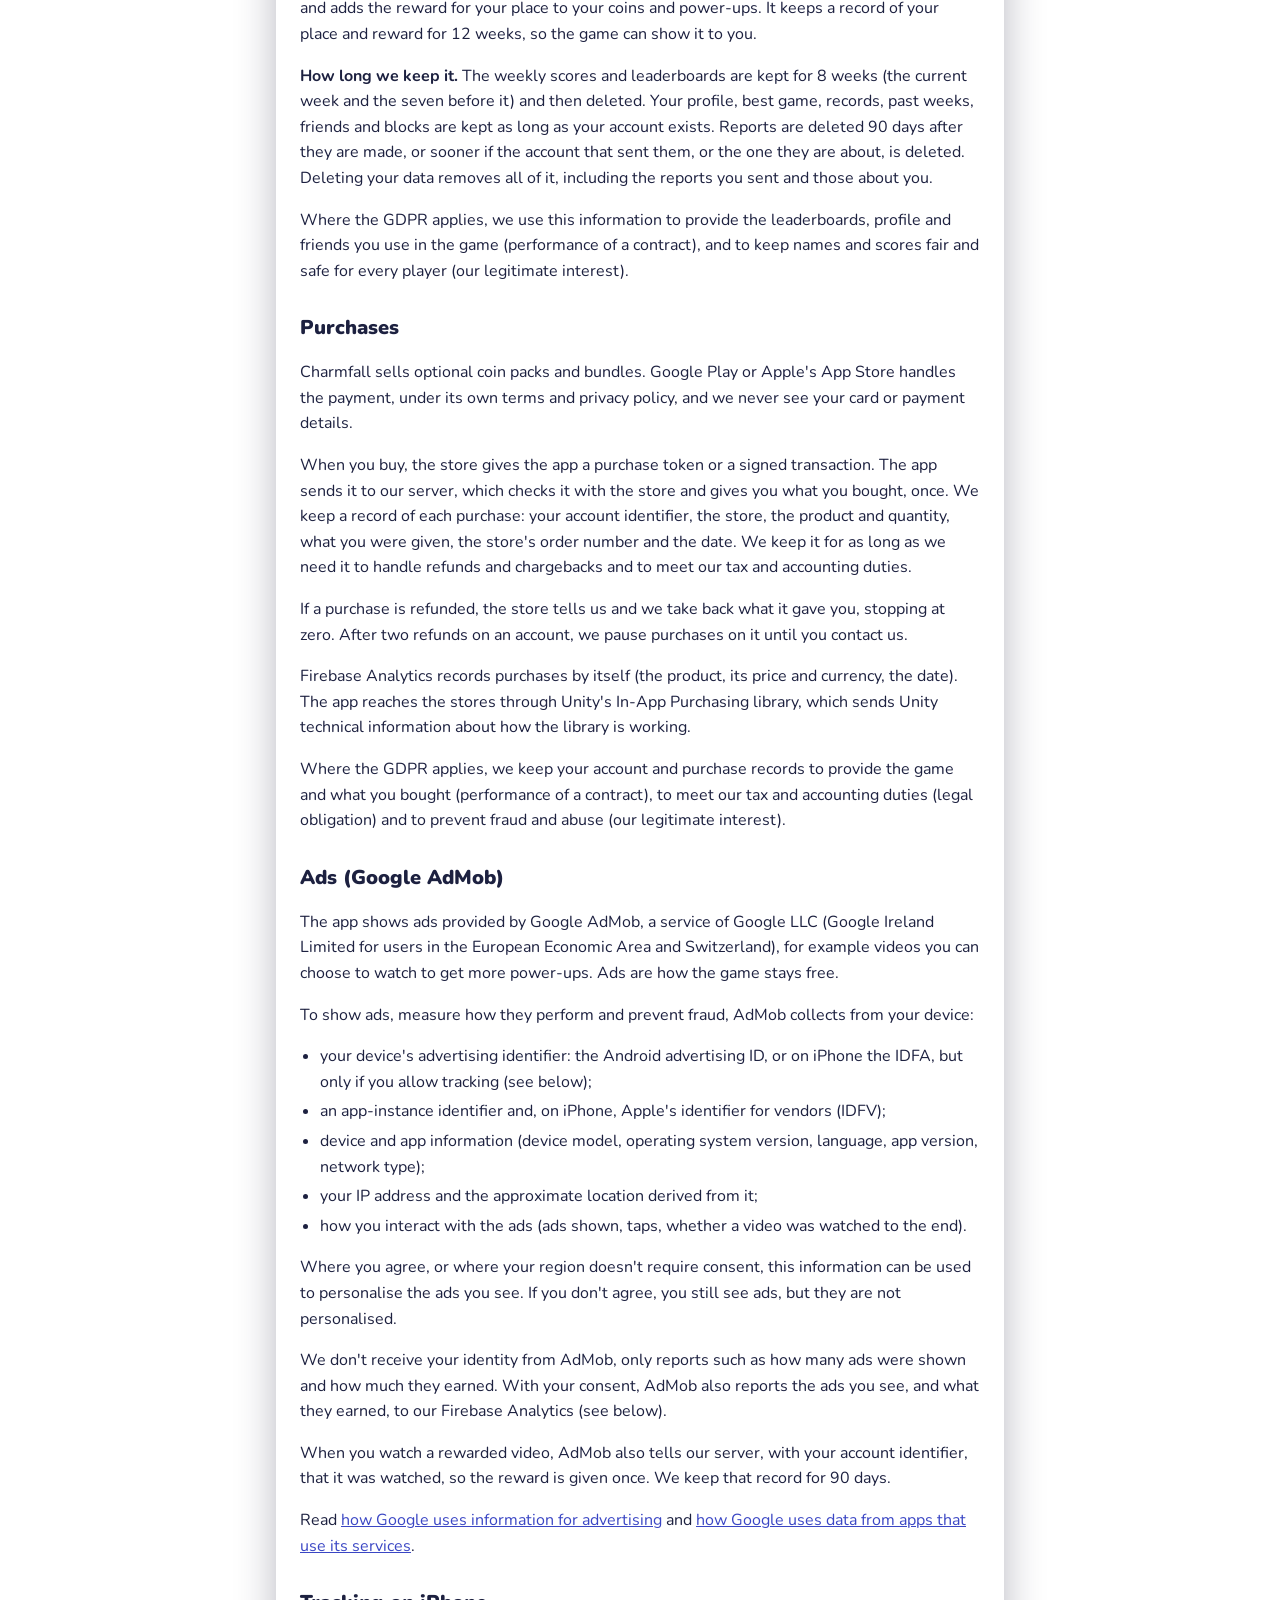
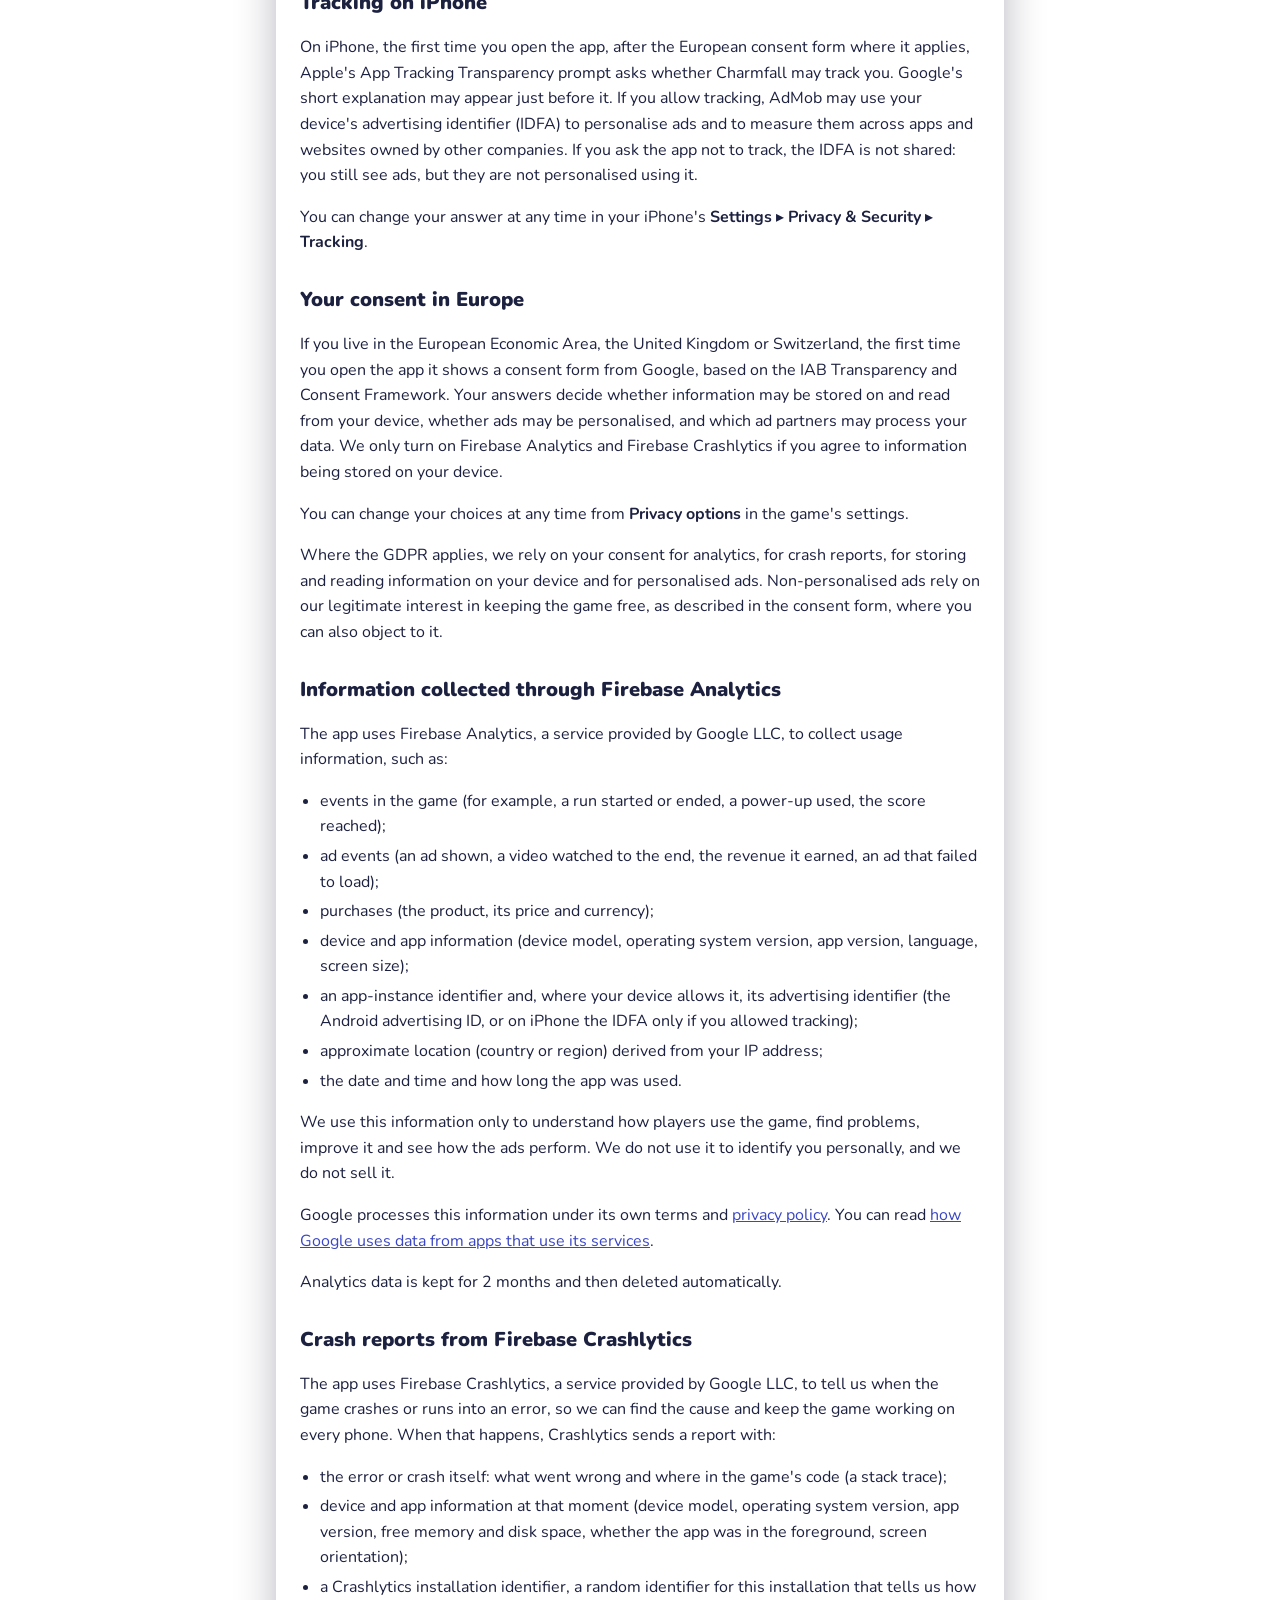
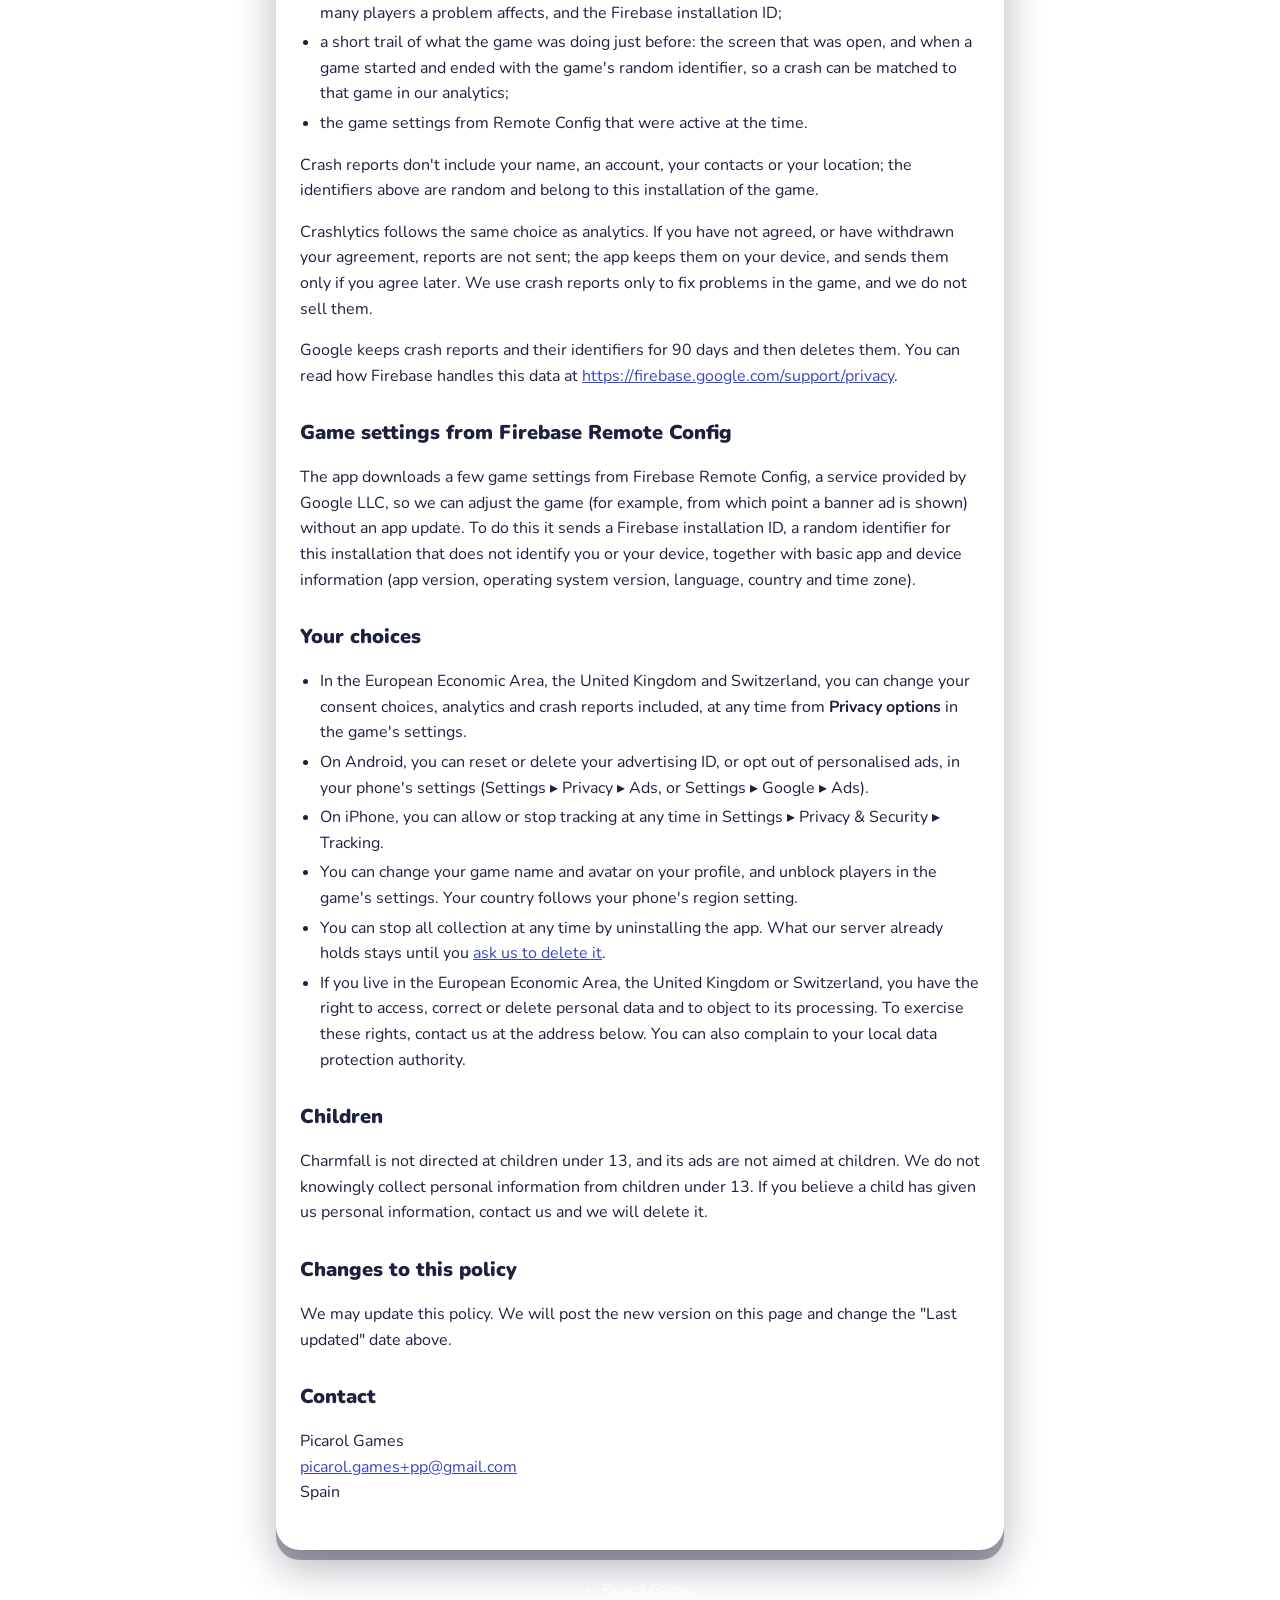
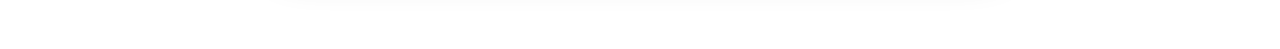
==== commit 20e6b5cf: "Charmfall: privacy policy says reports are deleted after 90 days Co-Authored-By: Claude Opus 5.5 <no" ====
--- a/charmfall/privacy/index.html
+++ b/charmfall/privacy/index.html
@@ -122,8 +122,8 @@
       reward for 12 weeks, so the game can show it to you.</p>
       <p><strong>How long we keep it.</strong> The weekly scores and leaderboards are kept for 8 weeks (the current
       week and the seven before it) and then deleted. Your profile, best game, records, past weeks, friends and
-      blocks are kept as long as your account exists. Reports are kept until the account that sent them, or the
-      one they are about, is deleted. Deleting your data removes all of it, including the reports you sent and
+      blocks are kept as long as your account exists. Reports are deleted 90 days after they are made,
+      or sooner if the account that sent them, or the one they are about, is deleted. Deleting your data removes all of it, including the reports you sent and
       those about you.</p>
       <p>Where the GDPR applies, we use this information to provide the leaderboards, profile and friends you use
       in the game (performance of a contract), and to keep names and scores fair and safe for every player (our
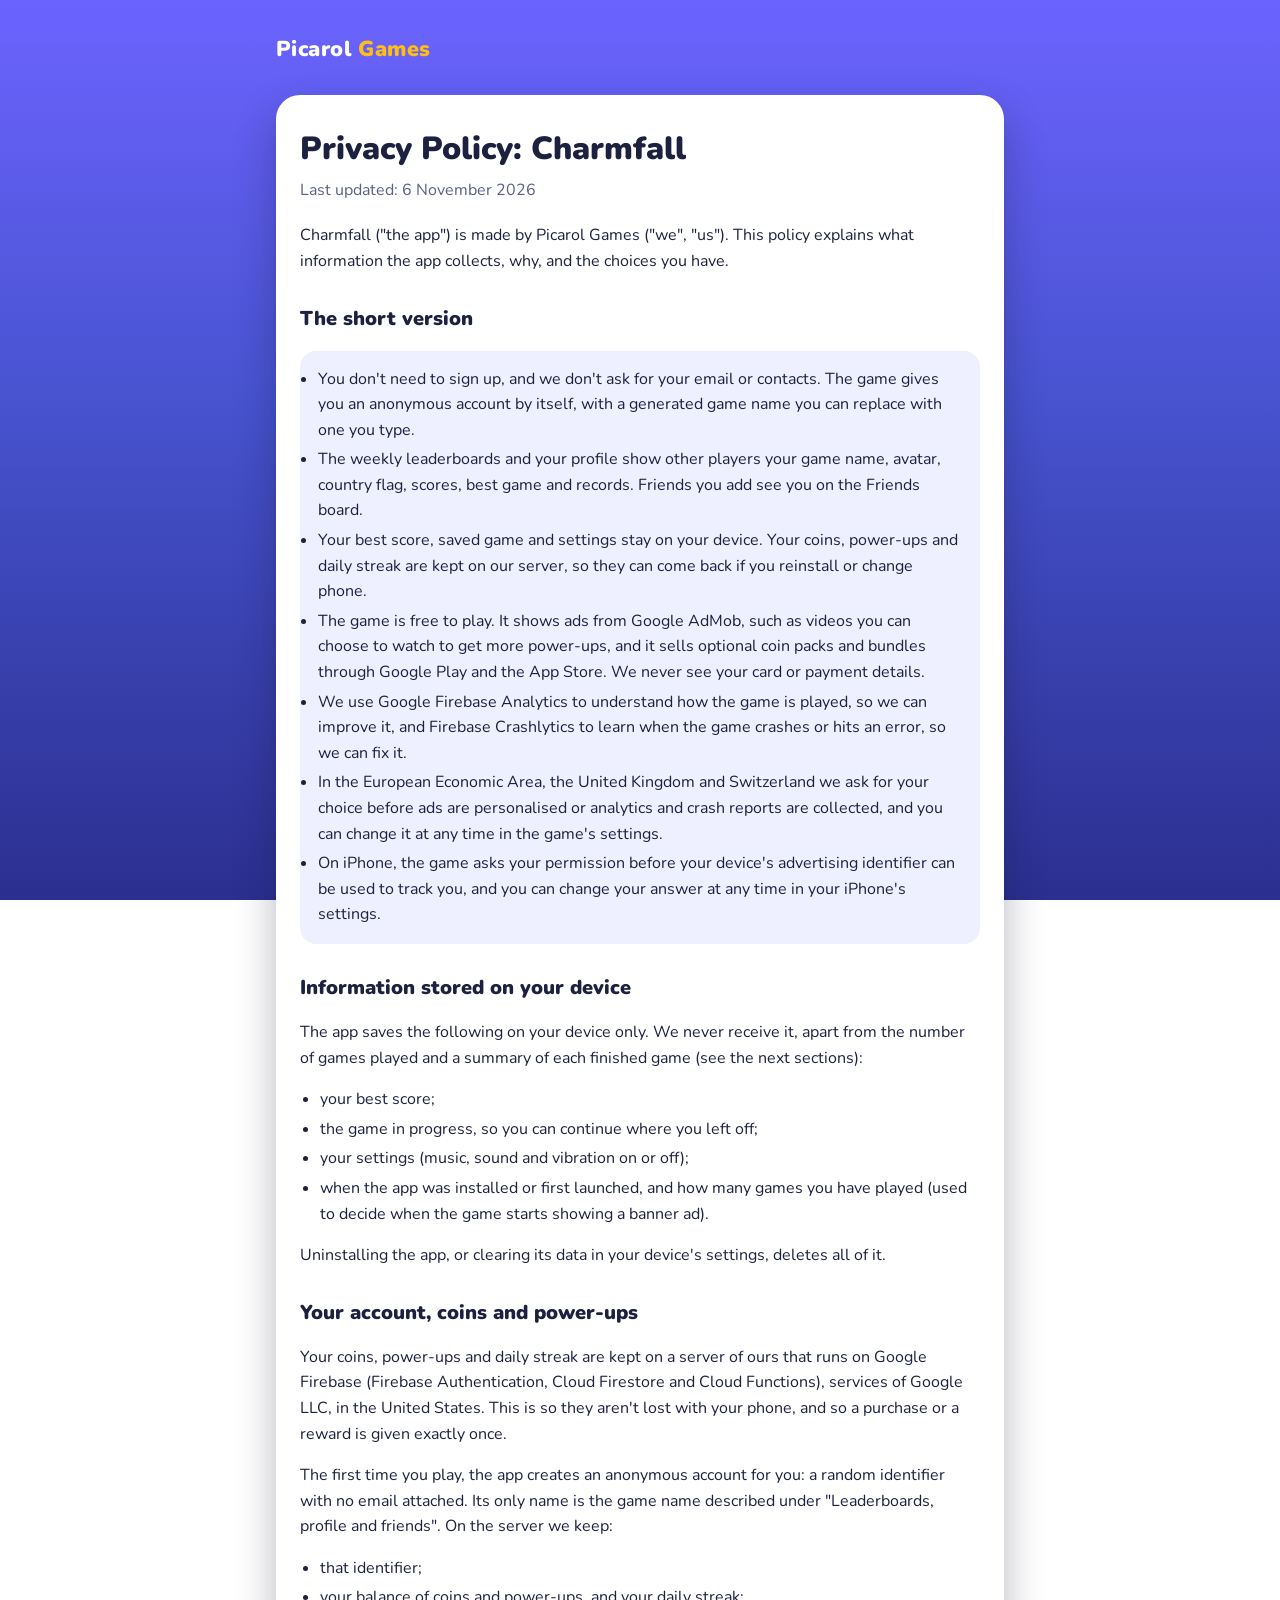
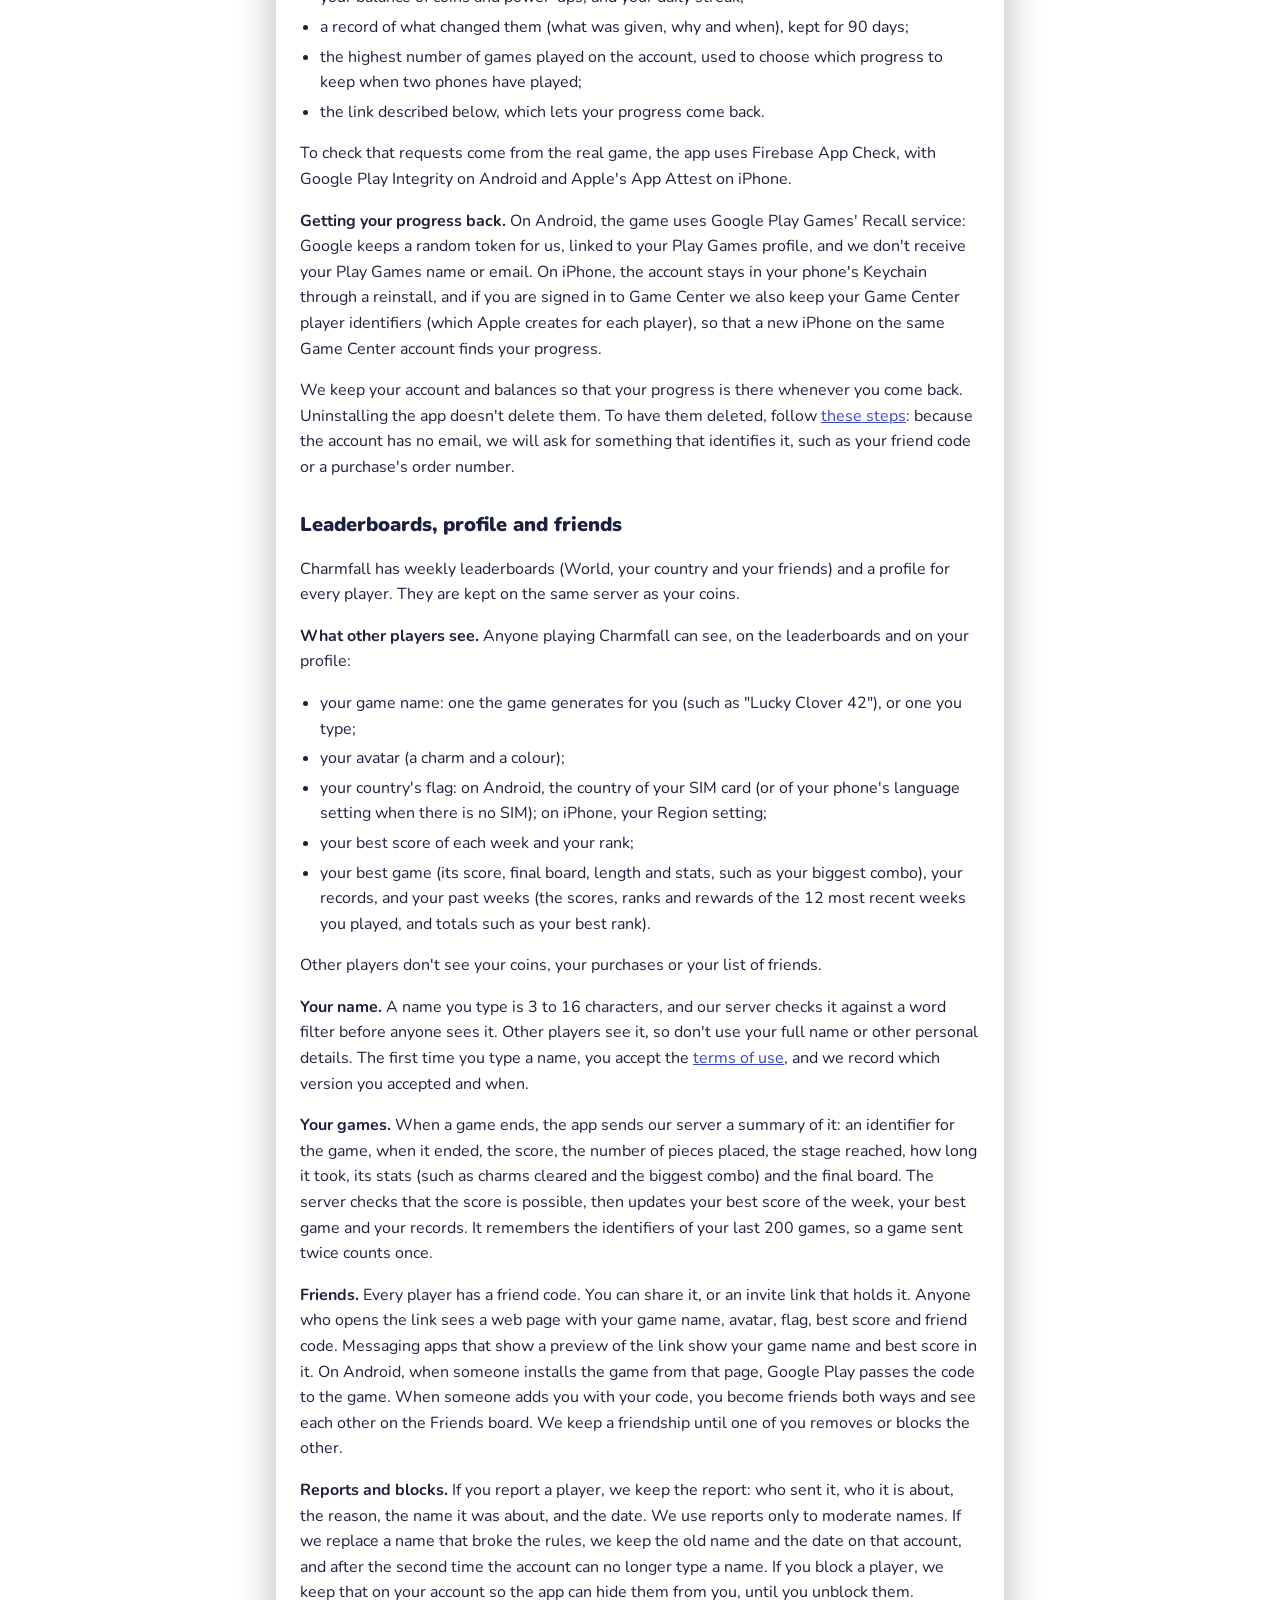
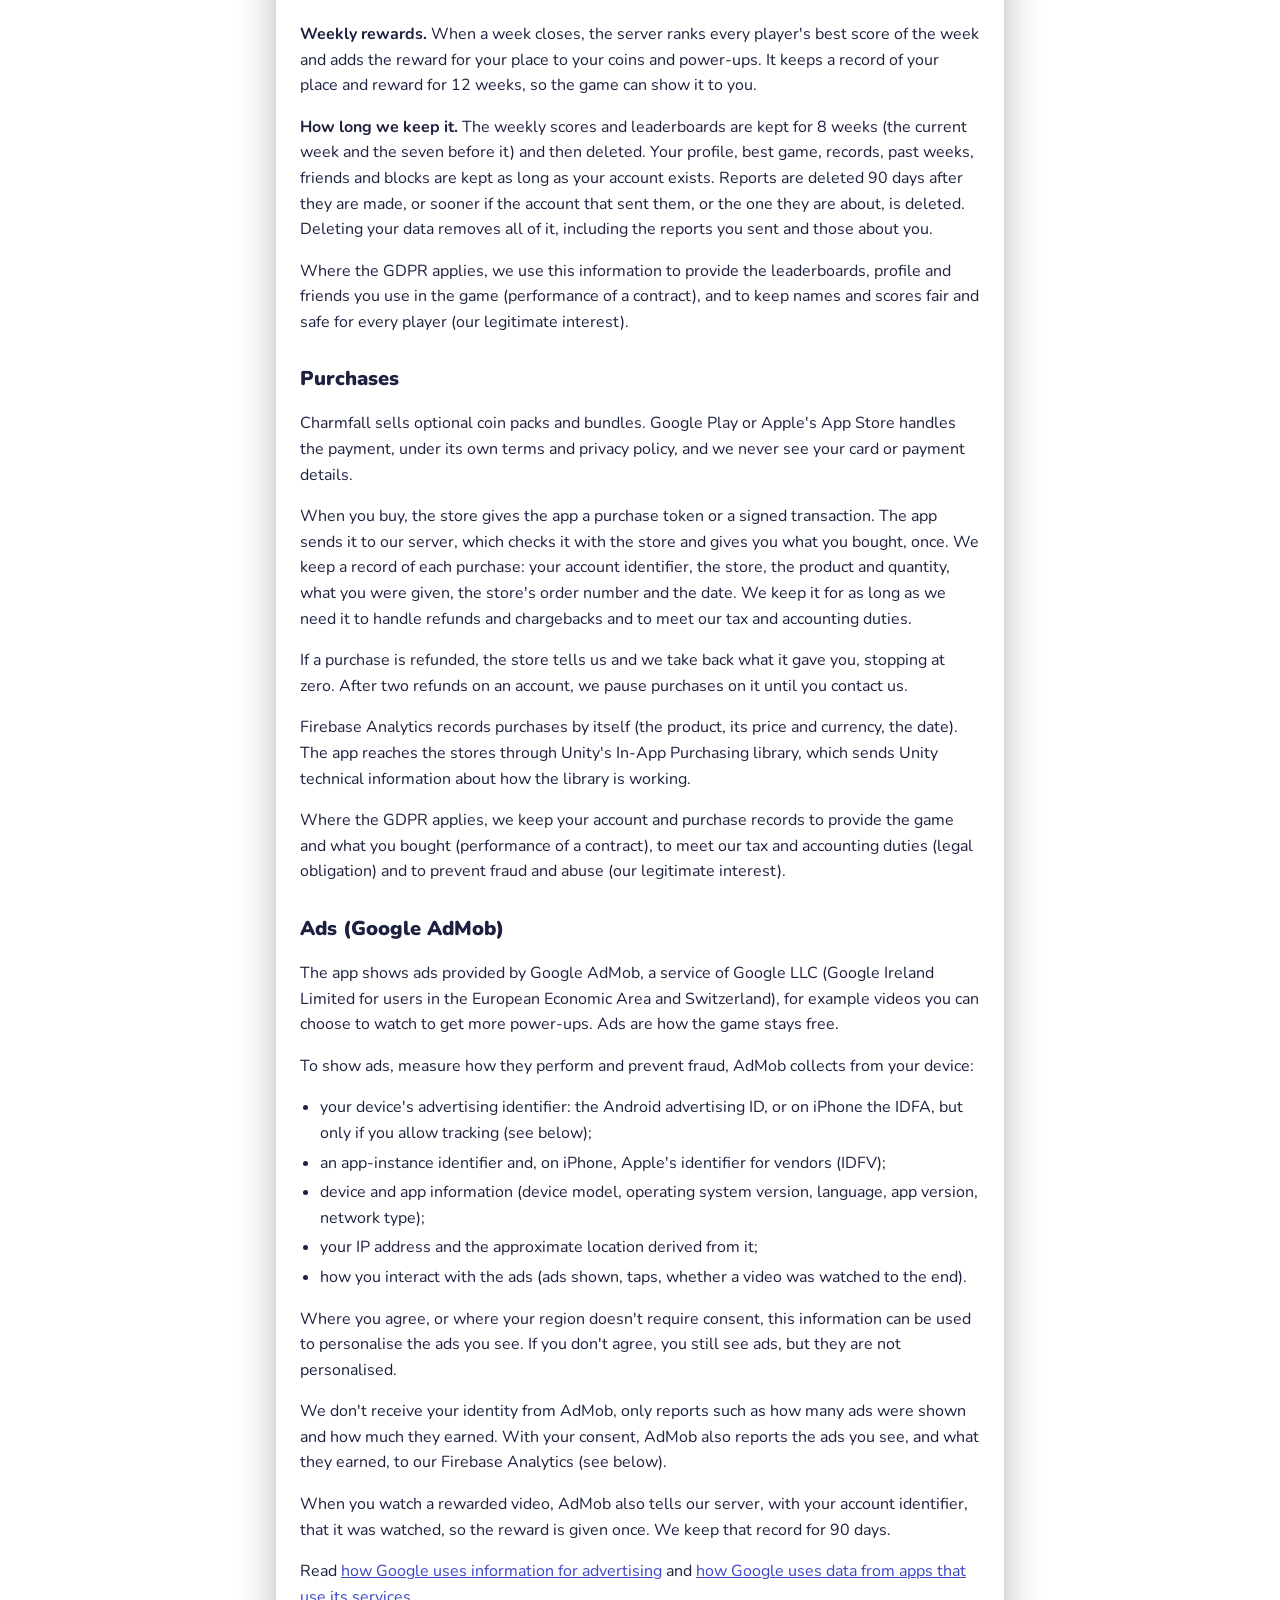
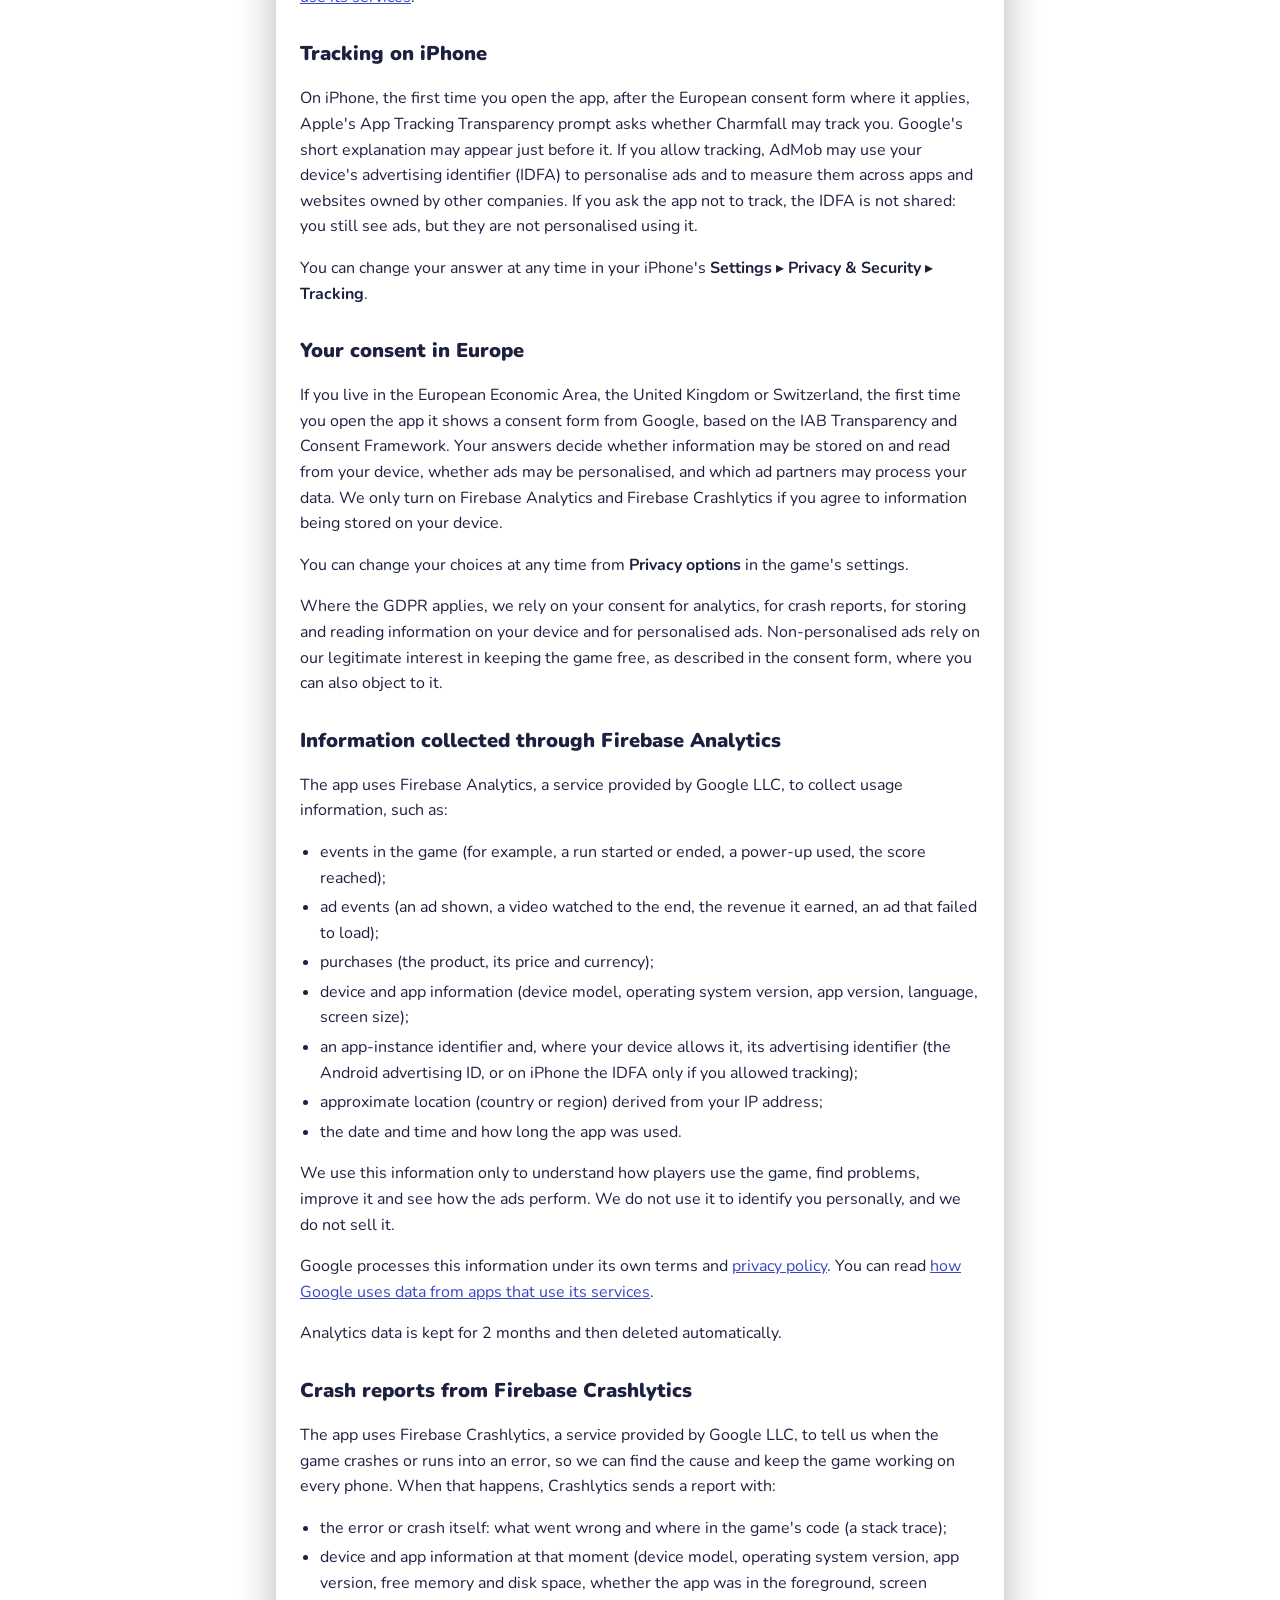
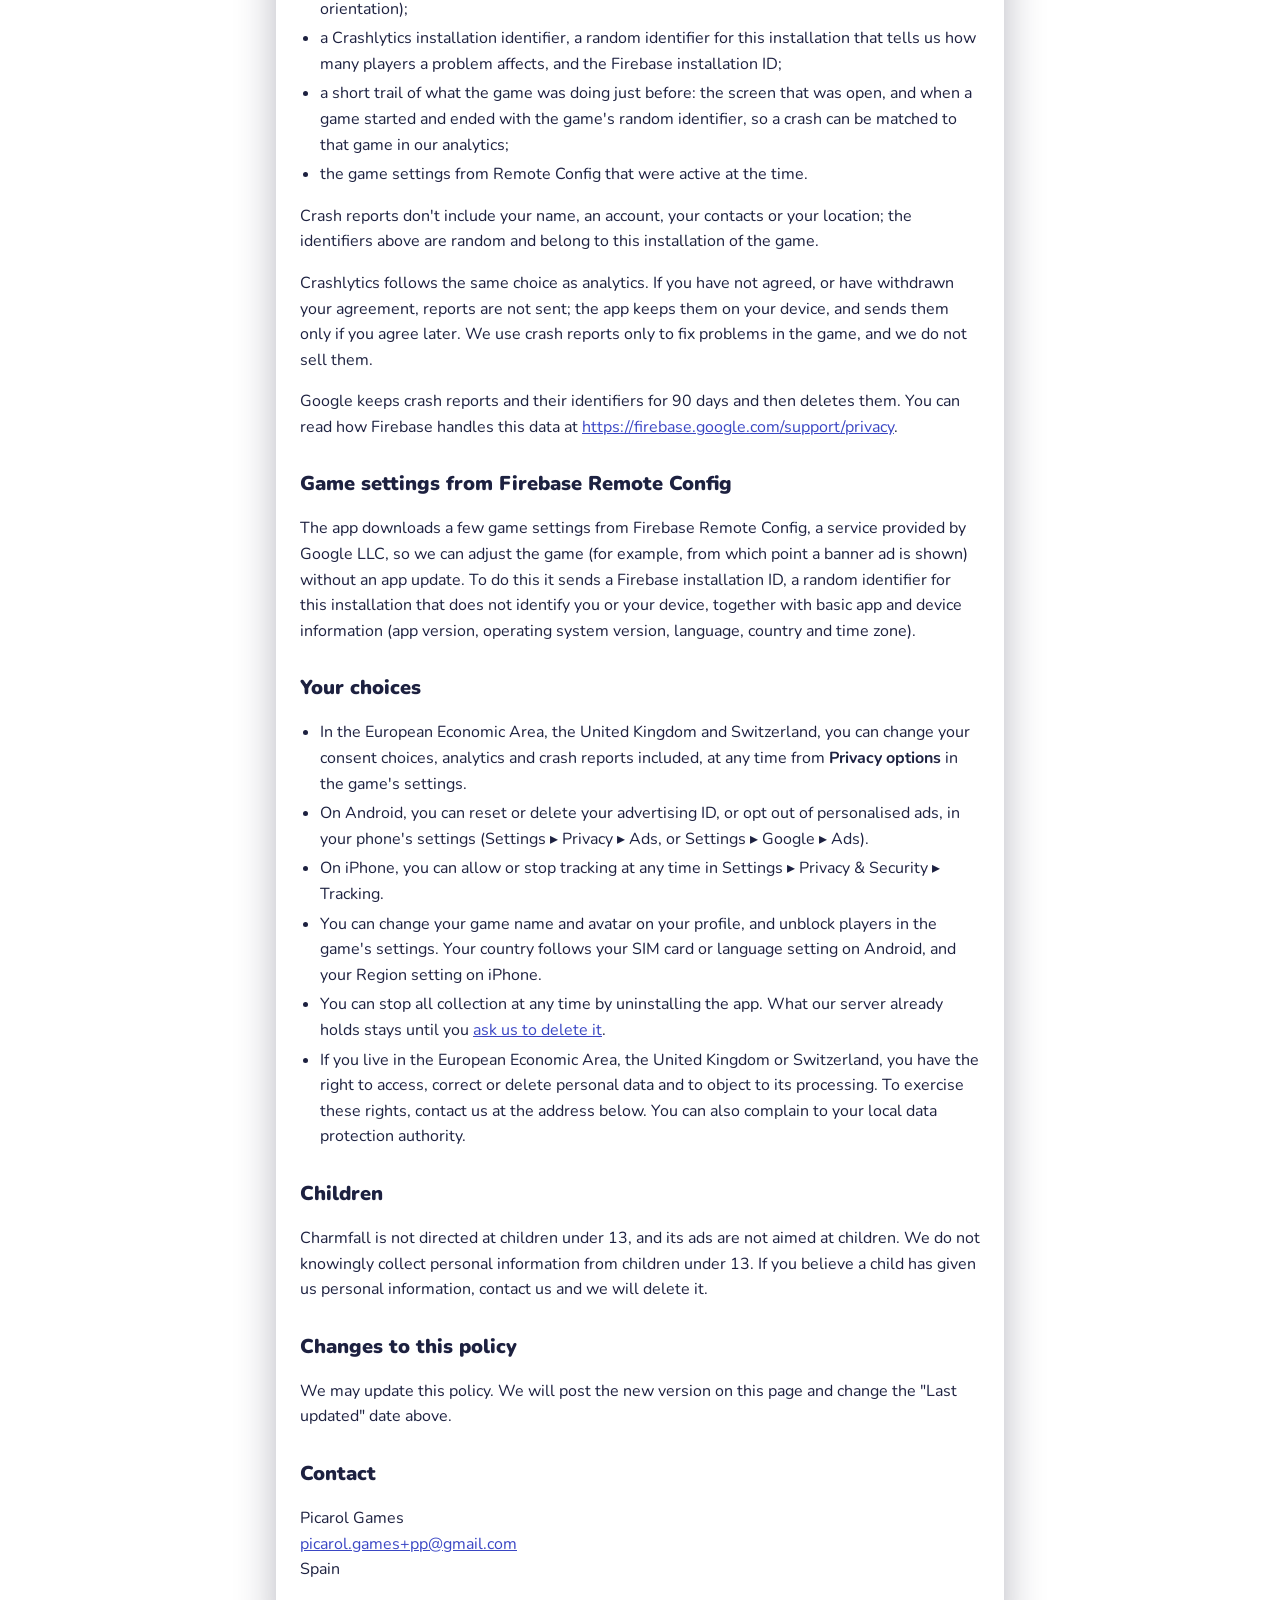
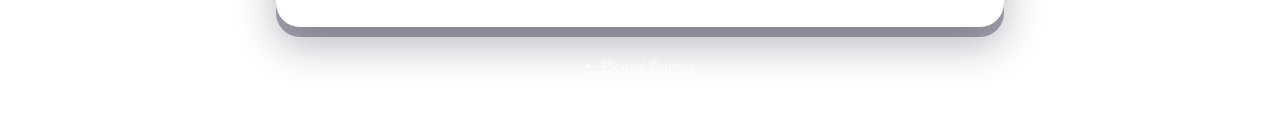
==== commit 82275815: "Charmfall: privacy policy says where the flag comes from and what a link preview shows Co-Authored-B" ====
--- a/charmfall/privacy/index.html
+++ b/charmfall/privacy/index.html
@@ -91,7 +91,8 @@
       <ul>
         <li>your game name: one the game generates for you (such as "Lucky Clover 42"), or one you type;</li>
         <li>your avatar (a charm and a colour);</li>
-        <li>your country's flag, which follows your phone's region setting;</li>
+        <li>your country's flag: on Android, the country of your SIM card (or of your phone's language setting when
+        there is no SIM); on iPhone, your Region setting;</li>
         <li>your best score of each week and your rank;</li>
         <li>your best game (its score, final board, length and stats, such as your biggest combo), your records,
         and your past weeks (the scores, ranks and rewards of the 12 most recent weeks you played, and totals such
@@ -108,7 +109,7 @@
       possible, then updates your best score of the week, your best game and your records. It remembers the
       identifiers of your last 200 games, so a game sent twice counts once.</p>
       <p><strong>Friends.</strong> Every player has a friend code. You can share it, or an invite link that holds
-      it. Anyone who opens the link sees a web page with your game name, avatar, flag, best score and friend code.
+      it. Anyone who opens the link sees a web page with your game name, avatar, flag, best score and friend code. Messaging apps that show a preview of the link show your game name and best score in it.
       On Android, when someone installs the game from that page, Google Play passes the code to the game. When
       someone adds you with your code, you become friends both ways and see each other on the Friends board. We
       keep a friendship until one of you removes or blocks the other.</p>
@@ -249,7 +250,7 @@
         phone's settings (Settings ▸ Privacy ▸ Ads, or Settings ▸ Google ▸ Ads).</li>
         <li>On iPhone, you can allow or stop tracking at any time in Settings ▸ Privacy &amp; Security ▸ Tracking.</li>
         <li>You can change your game name and avatar on your profile, and unblock players in the
-        game's settings. Your country follows your phone's region setting.</li>
+        game's settings. Your country follows your SIM card or language setting on Android, and your Region setting on iPhone.</li>
         <li>You can stop all collection at any time by uninstalling the app. What our server already holds stays
         until you <a href="../delete-data/">ask us to delete it</a>.</li>
         <li>If you live in the European Economic Area, the United Kingdom or Switzerland, you have the right
